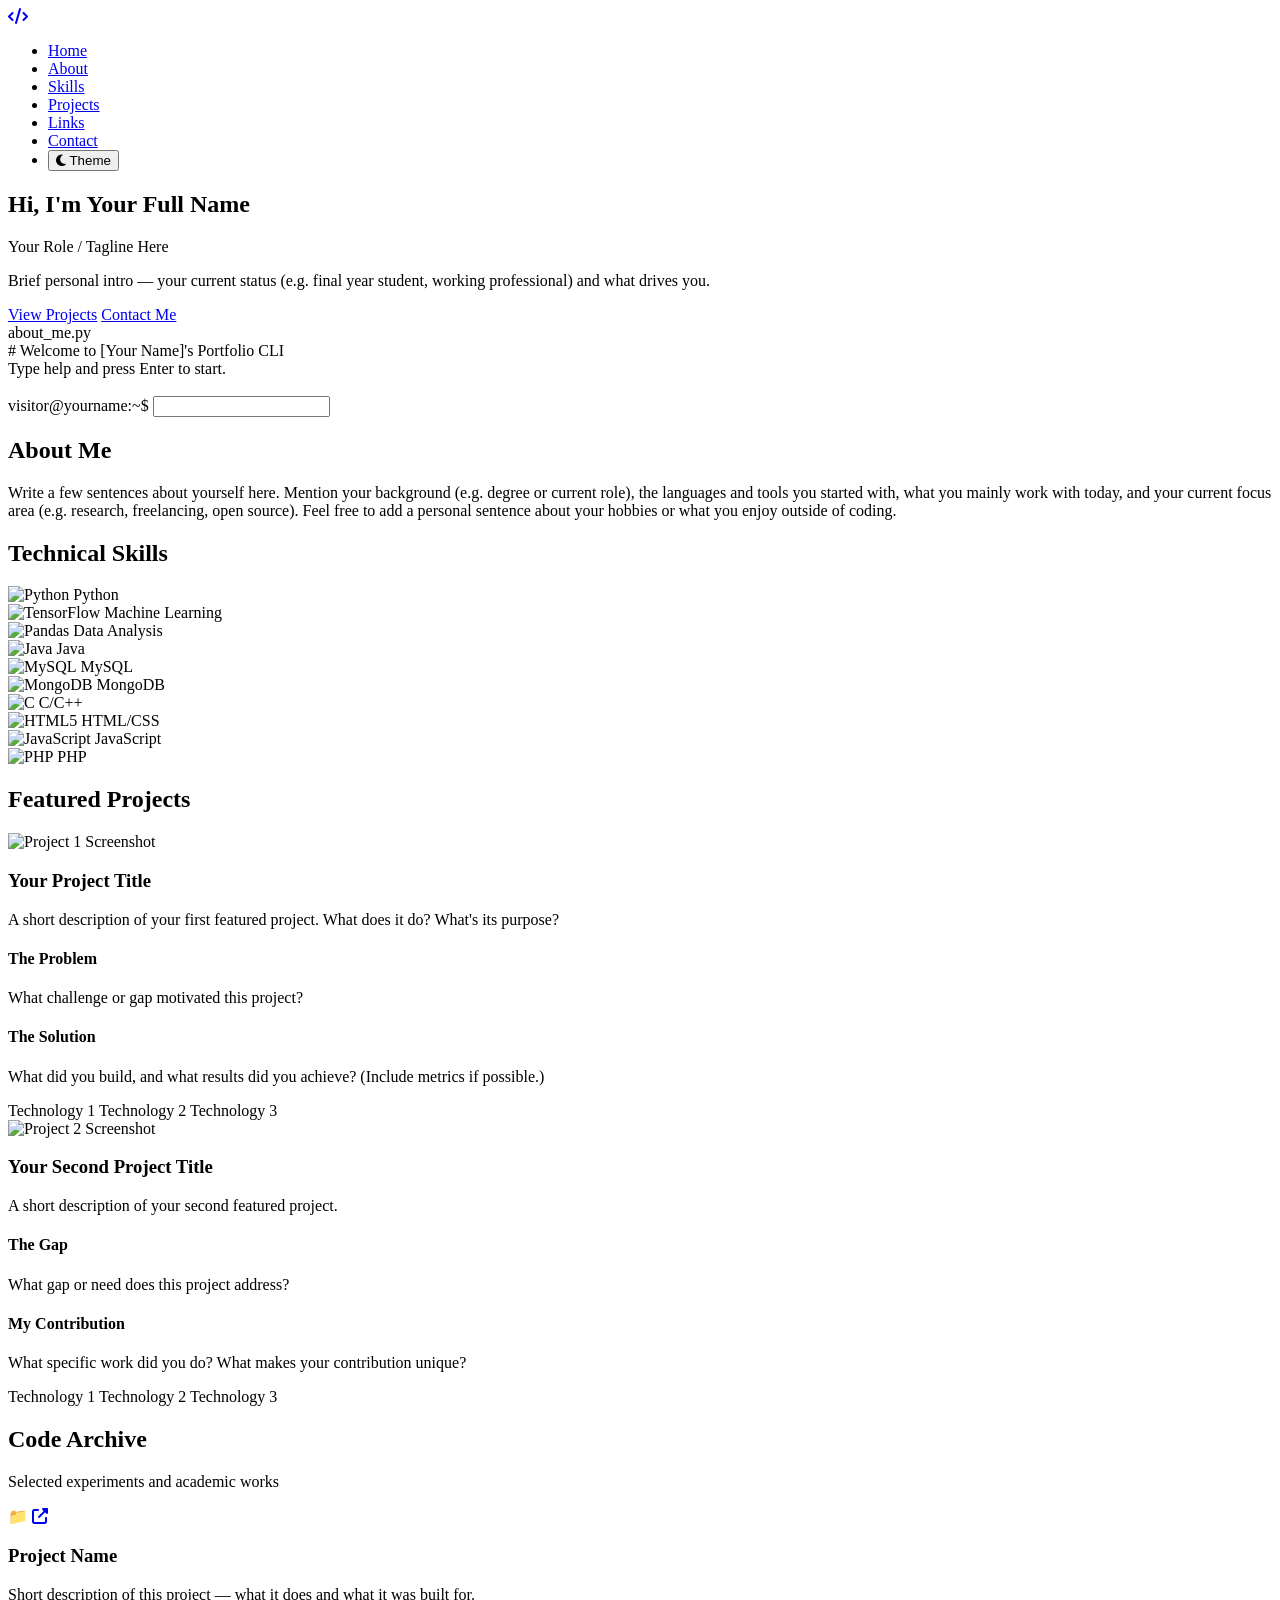
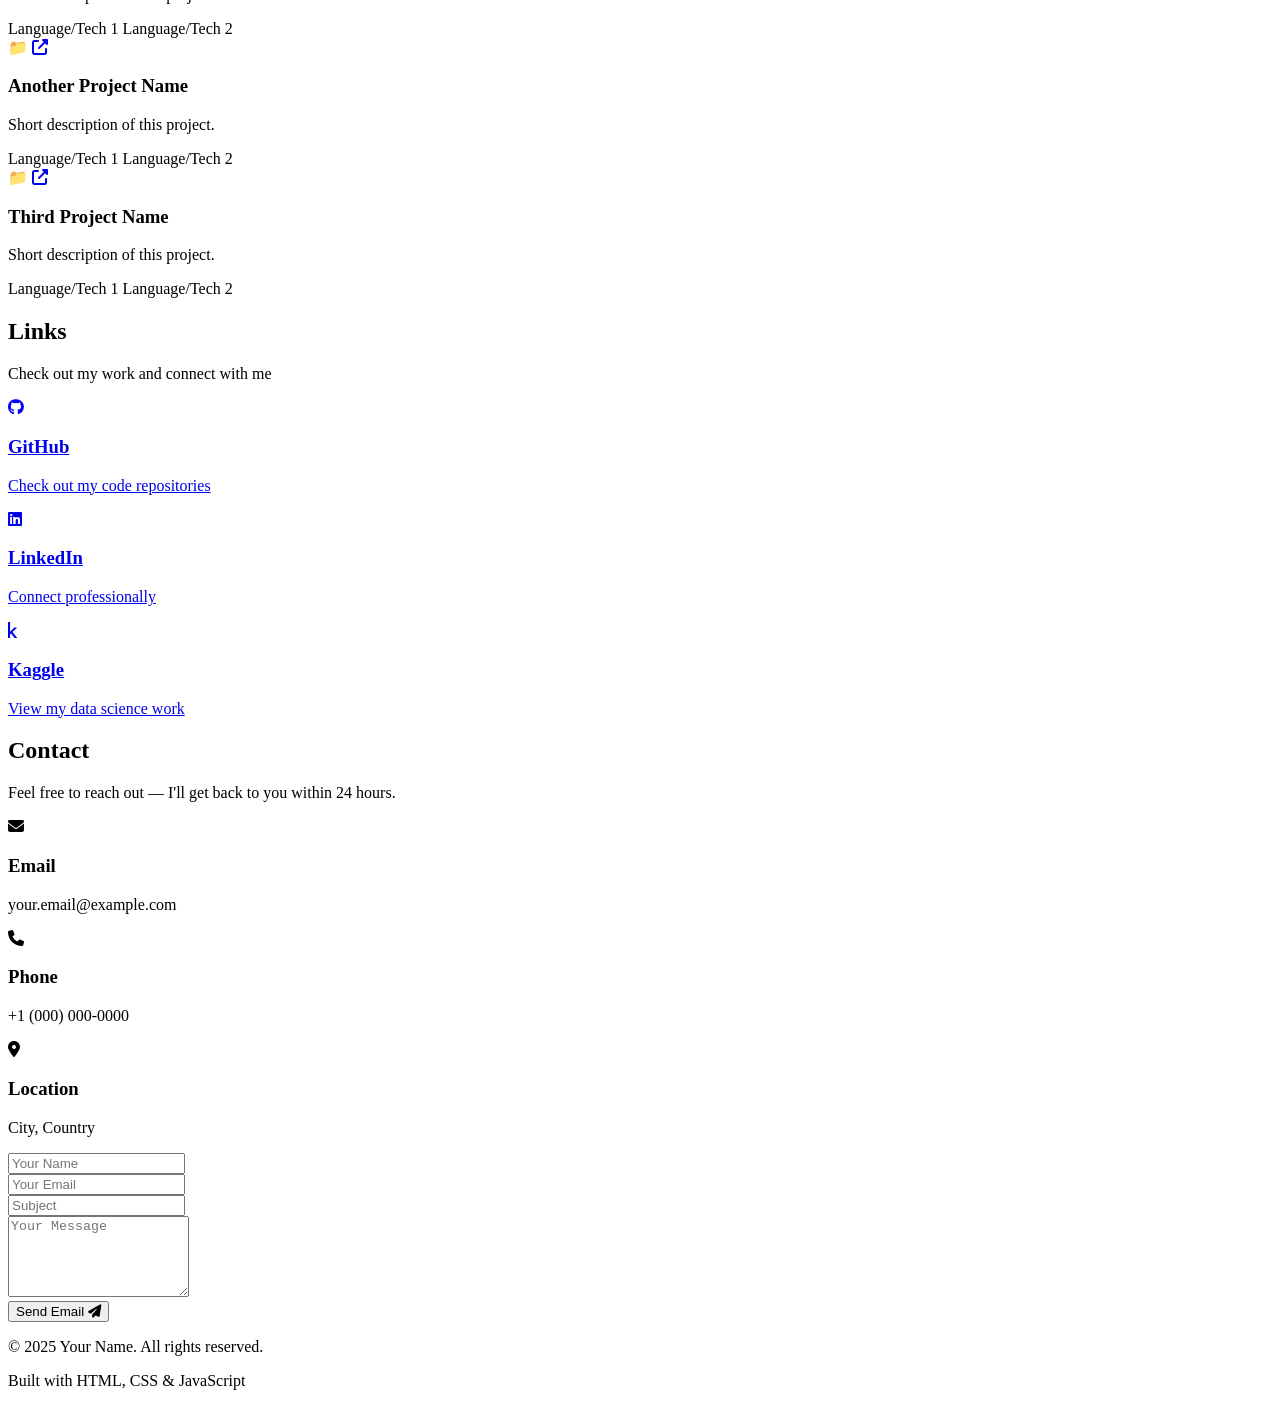
==== index.html @ 826f59d9 "Add initial HTML structure for portfolio website" ====
<!DOCTYPE html>
<html lang="en">

<head>
    <meta charset="UTF-8">
    <meta name="viewport" content="width=device-width, initial-scale=1.0">
    <!-- ✏️ TEMPLATE: Replace "Your Name" with your full name -->
    <title>Your Name - Portfolio</title>
    <meta name="description"
        content="<!-- ✏️ TEMPLATE: Write a short bio or tagline, e.g. 'Final year CS student passionate about AI and web dev.' -->">
    <link rel="icon" type="image/svg+xml" href="favicon.svg">
    <link rel="alternate icon" href="favicon.ico">

    <link rel="preconnect" href="https://fonts.googleapis.com">
    <link rel="preconnect" href="https://fonts.gstatic.com" crossorigin>
    <link
        href="https://fonts.googleapis.com/css2?family=Inter:wght@400;500;600;700&family=Playfair+Display:wght@600;700&display=swap"
        rel="stylesheet">
    <link rel="stylesheet" href="styles.css?v=2">
    <link rel="stylesheet" href="https://cdnjs.cloudflare.com/ajax/libs/font-awesome/6.4.0/css/all.min.css">
    <script src="https://cdnjs.cloudflare.com/ajax/libs/particles.js/2.0.0/particles.min.js"></script>
    <script src="https://cdn.jsdelivr.net/npm/@emailjs/browser@4/dist/email.min.js"></script>
    <script>
        (function () {
            // ✏️ TEMPLATE: Replace with your EmailJS Public Key
            // How to get it: Sign up at https://www.emailjs.com → Account → API Keys
            emailjs.init({
                publicKey: "YOUR_EMAILJS_PUBLIC_KEY"
            });
        })();
    </script>
</head>

<body>
    <div id="particles-js"></div>
    <nav class="navbar" id="navbar">
        <div class="nav-container">
            <a href="#home" class="nav-logo">
                <!-- ✏️ TEMPLATE: Change icon class (Font Awesome) to any icon you like, e.g. fa-laptop-code, fa-atom -->
                <i class="fas fa-code"></i>
            </a>
            <ul class="nav-menu" id="nav-menu">
                <li class="nav-item"><a href="#home" class="nav-link">Home</a></li>
                <li class="nav-item"><a href="#about" class="nav-link">About</a></li>
                <li class="nav-item"><a href="#skills" class="nav-link">Skills</a></li>
                <li class="nav-item"><a href="#projects" class="nav-link">Projects</a></li>
                <li class="nav-item"><a href="#links" class="nav-link">Links</a></li>
                <li class="nav-item"><a href="#contact" class="nav-link">Contact</a></li>
                <li class="nav-item nav-theme-toggle">
                    <button class="theme-toggle" id="theme-toggle" aria-label="Toggle dark mode">
                        <i class="fas fa-moon" id="theme-icon"></i>
                        <span>Theme</span>
                    </button>
                </li>
            </ul>
            <div class="hamburger" id="hamburger">
                <span class="bar"></span>
                <span class="bar"></span>
                <span class="bar"></span>
            </div>
        </div>
    </nav>

    <!-- ===== HERO / HOME SECTION ===== -->
    <section id="home" class="home">
        <div class="home-content">
            <div class="home-text">
                <h1 class="home-title">
                    <span class="greeting">Hi, I'm</span>
                    <!-- ✏️ TEMPLATE: Replace with your full name -->
                    <span class="name">Your Full Name</span>
                </h1>
                <!-- ✏️ TEMPLATE: Replace with your role/tagline, e.g. "Full Stack Developer", "ML Researcher" -->
                <p class="home-subtitle">Your Role / Tagline Here</p>
                <!-- ✏️ TEMPLATE: One or two sentences describing you and what you're passionate about -->
                <p class="home-description">
                    Brief personal intro — your current status (e.g. final year student, working professional)
                    and what drives you.
                </p>
                <div class="home-buttons">
                    <a href="#projects" class="btn btn-primary">View Projects</a>
                    <a href="#contact" class="btn btn-secondary">Contact Me</a>
                </div>
            </div>
            <div class="home-visual">
                <div class="terminal-window">
                    <div class="terminal-header">
                        <div class="terminal-buttons">
                            <span class="close"></span>
                            <span class="minimize"></span>
                            <span class="maximize"></span>
                        </div>
                        <!-- ✏️ TEMPLATE: Rename the terminal file title to something relevant to you -->
                        <span class="terminal-title">about_me.py</span>
                    </div>
                    <div class="terminal-body" id="terminal-body"
                        onclick="document.getElementById('terminal-input').focus()">
                        <div id="terminal-output">
                            <div class="terminal-line">
                                <!-- ✏️ TEMPLATE: Update the comment to reflect your name -->
                                <span class="t-comment"># Welcome to [Your Name]'s Portfolio CLI</span>
                            </div>
                            <div class="terminal-line">
                                Type <span class="t-keyword">help</span> and press Enter to start.
                            </div>
                            <br>
                        </div>
                        <div class="input-line">
                            <!-- ✏️ TEMPLATE: Replace "yourname" with your username/handle -->
                            <span class="t-path">visitor@yourname:~$</span>
                            <input type="text" id="terminal-input" autocomplete="off" spellcheck="false">
                        </div>
                    </div>
                </div>
            </div>
        </div>
    </section>

    <!-- ===== ABOUT SECTION ===== -->
    <section id="about" class="about">
        <div class="container">
            <h2 class="section-title">About Me</h2>
            <!-- ✏️ TEMPLATE: Write 3–5 sentences about yourself:
                 - Your current status (student, professional, etc.)
                 - Your technical background and main languages/tools
                 - Your research or career focus
                 - A personal touch (hobbies, interests outside coding)
            -->
            <p class="section-subtitle">
                Write a few sentences about yourself here. Mention your background (e.g. degree or current role),
                the languages and tools you started with, what you mainly work with today, and your current
                focus area (e.g. research, freelancing, open source). Feel free to add a personal sentence
                about your hobbies or what you enjoy outside of coding.
            </p>
        </div>
    </section>

    <!-- ===== SKILLS SECTION ===== -->
    <!-- ✏️ TEMPLATE: Add, remove, or replace skill cards below.
         Find icon URLs at: https://github.com/devicons/devicon/tree/master/icons
         Format: https://cdn.jsdelivr.net/gh/devicons/devicon/icons/TECH/TECH-original.svg
    -->
    <section id="skills" class="skills">
        <div class="container">
            <h2 class="section-title">Technical Skills</h2>
            <div class="skills-row">

                <!-- EXAMPLE SKILL CARD — duplicate this block for each skill -->
                <div class="skill-card">
                    <img src="https://cdn.jsdelivr.net/gh/devicons/devicon/icons/python/python-original.svg"
                        alt="Python">
                    <span>Python</span>
                </div>

                <div class="skill-card">
                    <img src="https://cdn.jsdelivr.net/gh/devicons/devicon/icons/tensorflow/tensorflow-original.svg"
                        alt="TensorFlow">
                    <span>Machine Learning</span>
                </div>

                <div class="skill-card">
                    <img src="https://cdn.jsdelivr.net/gh/devicons/devicon/icons/pandas/pandas-original.svg"
                        alt="Pandas">
                    <span>Data Analysis</span>
                </div>

                <div class="skill-card">
                    <img src="https://cdn.jsdelivr.net/gh/devicons/devicon/icons/java/java-original.svg" alt="Java">
                    <span>Java</span>
                </div>

                <div class="skill-card">
                    <img src="https://cdn.jsdelivr.net/gh/devicons/devicon/icons/mysql/mysql-original.svg" alt="MySQL">
                    <span>MySQL</span>
                </div>

                <div class="skill-card">
                    <img src="https://cdn.jsdelivr.net/gh/devicons/devicon/icons/mongodb/mongodb-original.svg"
                        alt="MongoDB">
                    <span>MongoDB</span>
                </div>

                <div class="skill-card">
                    <img src="https://cdn.jsdelivr.net/gh/devicons/devicon/icons/c/c-original.svg" alt="C">
                    <span>C/C++</span>
                </div>

                <div class="skill-card">
                    <img src="https://cdn.jsdelivr.net/gh/devicons/devicon/icons/html5/html5-original.svg" alt="HTML5">
                    <span>HTML/CSS</span>
                </div>

                <div class="skill-card">
                    <img src="https://cdn.jsdelivr.net/gh/devicons/devicon/icons/javascript/javascript-original.svg"
                        alt="JavaScript">
                    <span>JavaScript</span>
                </div>

                <div class="skill-card">
                    <img src="https://cdn.jsdelivr.net/gh/devicons/devicon/icons/php/php-original.svg" alt="PHP">
                    <span>PHP</span>
                </div>

                <!-- ✏️ TEMPLATE: Add more skill cards here following the same pattern -->

            </div>
        </div>
    </section>

    <!-- ===== FEATURED PROJECTS SECTION ===== -->
    <!-- ✏️ TEMPLATE: Each "project-showcase" block is one featured project.
         Add or remove blocks as needed. Recommended: 2–3 featured projects.
    -->
    <section id="projects" class="featured-project">
        <div class="container">
            <h2 class="section-title">Featured Projects</h2>

            <!-- PROJECT 1 -->
            <div class="project-showcase">
                <div class="project-preview">
                    <!-- ✏️ TEMPLATE: Replace with your project's image file or URL.
                         Ideal size: ~600×400px. Use a diagram, screenshot, or mockup. -->
                    <img src="project1_image.png" alt="Project 1 Screenshot" class="project-image">
                </div>
                <div class="project-details">
                    <!-- ✏️ TEMPLATE: Replace with your project title -->
                    <h3 class="project-title">Your Project Title</h3>
                    <!-- ✏️ TEMPLATE: 1–2 sentences summarizing what the project is -->
                    <p class="project-desc">
                        A short description of your first featured project. What does it do? What's its purpose?
                    </p>
                    <div class="project-info-grid">
                        <div class="info-block">
                            <!-- ✏️ TEMPLATE: Describe the problem this project solves -->
                            <h4 class="info-title">The Problem</h4>
                            <p>What challenge or gap motivated this project?</p>
                        </div>
                        <div class="info-block">
                            <!-- ✏️ TEMPLATE: Describe your solution and key results/metrics -->
                            <h4 class="info-title">The Solution</h4>
                            <p>What did you build, and what results did you achieve? (Include metrics if possible.)</p>
                        </div>
                    </div>
                    <!-- ✏️ TEMPLATE: Add tags for the technologies used -->
                    <div class="project-tags">
                        <span class="project-tag">Technology 1</span>
                        <span class="project-tag">Technology 2</span>
                        <span class="project-tag">Technology 3</span>
                    </div>
                </div>
            </div>

            <!-- PROJECT 2 -->
            <div class="project-showcase">
                <div class="project-preview">
                    <!-- ✏️ TEMPLATE: Replace with your second project's image -->
                    <img src="project2_image.png" alt="Project 2 Screenshot" class="project-image">
                </div>
                <div class="project-details">
                    <!-- ✏️ TEMPLATE: Replace with your second project title -->
                    <h3 class="project-title">Your Second Project Title</h3>
                    <!-- ✏️ TEMPLATE: 1–2 sentences about the project -->
                    <p class="project-desc">
                        A short description of your second featured project.
                    </p>
                    <div class="project-info-grid">
                        <div class="info-block">
                            <h4 class="info-title">The Gap</h4>
                            <p>What gap or need does this project address?</p>
                        </div>
                        <div class="info-block">
                            <h4 class="info-title">My Contribution</h4>
                            <p>What specific work did you do? What makes your contribution unique?</p>
                        </div>
                    </div>
                    <div class="project-tags">
                        <span class="project-tag">Technology 1</span>
                        <span class="project-tag">Technology 2</span>
                        <span class="project-tag">Technology 3</span>
                    </div>
                </div>
            </div>

            <!-- ✏️ TEMPLATE: Copy one of the blocks above to add a third project -->

        </div>
    </section>

    <!-- ===== CODE ARCHIVE SECTION ===== -->
    <!-- ✏️ TEMPLATE: These are smaller/older projects. Add as many archive cards as you like. -->
    <section id="archive" class="code-archive">
        <div class="container">
            <h2 class="section-title">Code Archive</h2>
            <p class="section-subtitle archive-subtitle">Selected experiments and academic works</p>
            <div class="archive-grid">

                <!-- ARCHIVE CARD 1 -->
                <div class="archive-card">
                    <div class="archive-card-header">
                        <span class="folder-icon">📁</span>
                        <!-- ✏️ TEMPLATE: Replace href with your GitHub repo URL -->
                        <a href="https://github.com/YOUR_GITHUB_USERNAME/YOUR_REPO_NAME" class="archive-link"
                            target="_blank">
                            <i class="fas fa-external-link-alt"></i>
                        </a>
                    </div>
                    <!-- ✏️ TEMPLATE: Replace with your project name -->
                    <h3>Project Name</h3>
                    <!-- ✏️ TEMPLATE: One sentence describing what the project does -->
                    <p>Short description of this project — what it does and what it was built for.</p>
                    <div class="archive-tags">
                        <!-- ✏️ TEMPLATE: Add tech stack tags -->
                        <span>Language/Tech 1</span>
                        <span>Language/Tech 2</span>
                    </div>
                </div>

                <!-- ARCHIVE CARD 2 -->
                <div class="archive-card">
                    <div class="archive-card-header">
                        <span class="folder-icon">📁</span>
                        <a href="https://github.com/YOUR_GITHUB_USERNAME/YOUR_REPO_NAME_2" class="archive-link"
                            target="_blank">
                            <i class="fas fa-external-link-alt"></i>
                        </a>
                    </div>
                    <h3>Another Project Name</h3>
                    <p>Short description of this project.</p>
                    <div class="archive-tags">
                        <span>Language/Tech 1</span>
                        <span>Language/Tech 2</span>
                    </div>
                </div>

                <!-- ARCHIVE CARD 3 -->
                <div class="archive-card">
                    <div class="archive-card-header">
                        <span class="folder-icon">📁</span>
                        <a href="https://github.com/YOUR_GITHUB_USERNAME/YOUR_REPO_NAME_3" class="archive-link"
                            target="_blank">
                            <i class="fas fa-external-link-alt"></i>
                        </a>
                    </div>
                    <h3>Third Project Name</h3>
                    <p>Short description of this project.</p>
                    <div class="archive-tags">
                        <span>Language/Tech 1</span>
                        <span>Language/Tech 2</span>
                    </div>
                </div>

                <!-- ✏️ TEMPLATE: Duplicate a card above to add more archive projects -->

            </div>
        </div>
    </section>

    <!-- ===== LINKS SECTION ===== -->
    <!-- ✏️ TEMPLATE: Add or remove link cards. Common options: GitHub, LinkedIn, Kaggle, Twitter/X, personal blog.
         Find Font Awesome icons at: https://fontawesome.com/icons
    -->
    <section id="links" class="links">
        <div class="container">
            <h2 class="section-title">Links</h2>
            <p class="section-subtitle">Check out my work and connect with me</p>
            <div class="links-grid">

                <!-- ✏️ TEMPLATE: Replace href with your GitHub profile URL -->
                <a href="https://github.com/YOUR_GITHUB_USERNAME" class="link-card" target="_blank">
                    <i class="fab fa-github"></i>
                    <h3>GitHub</h3>
                    <p>Check out my code repositories</p>
                </a>

                <!-- ✏️ TEMPLATE: Replace with your preferred social link (LinkedIn, Twitter, Facebook, etc.)
                     Change the icon class and text accordingly. Remove if not needed. -->
                <a href="https://linkedin.com/in/YOUR_LINKEDIN_USERNAME" class="link-card" target="_blank">
                    <i class="fab fa-linkedin"></i>
                    <h3>LinkedIn</h3>
                    <p>Connect professionally</p>
                </a>

                <!-- ✏️ TEMPLATE: Replace with your Kaggle profile, or remove this card if not applicable -->
                <a href="https://kaggle.com/YOUR_KAGGLE_USERNAME" class="link-card" target="_blank">
                    <i class="fab fa-kaggle"></i>
                    <h3>Kaggle</h3>
                    <p>View my data science work</p>
                </a>

            </div>
        </div>
    </section>

    <!-- ===== CONTACT SECTION ===== -->
    <section id="contact" class="contact">
        <div class="container">
            <h2 class="section-title">Contact</h2>
            <p class="section-subtitle">Feel free to reach out — I'll get back to you within 24 hours.</p>
            <div class="contact-content">
                <div class="contact-info">

                    <div class="info-item">
                        <i class="fas fa-envelope"></i>
                        <div>
                            <h3>Email</h3>
                            <!-- ✏️ TEMPLATE: Replace with your email address -->
                            <p>your.email@example.com</p>
                        </div>
                    </div>

                    <div class="info-item">
                        <i class="fas fa-phone"></i>
                        <div>
                            <h3>Phone</h3>
                            <!-- ✏️ TEMPLATE: Replace with your phone number, or remove this block -->
                            <p>+1 (000) 000-0000</p>
                        </div>
                    </div>

                    <div class="info-item">
                        <i class="fas fa-map-marker-alt"></i>
                        <div>
                            <h3>Location</h3>
                            <!-- ✏️ TEMPLATE: Replace with your city/country -->
                            <p>City, Country</p>
                        </div>
                    </div>

                </div>

                <!-- ===== EMAIL FORM (powered by EmailJS) =====
                     HOW TO SET UP EmailJS:
                     1. Sign up at https://www.emailjs.com (free tier available)
                     2. Create an Email Service (Gmail, Outlook, etc.) → note your SERVICE_ID
                     3. Create an Email Template → note your TEMPLATE_ID
                     4. Go to Account → API Keys → copy your PUBLIC_KEY
                     5. Replace the 3 placeholder values below with your own IDs
                -->
                <form class="contact-form" id="contact-form">
                    <div class="form-group">
                        <input type="text" id="name" name="from_name" placeholder="Your Name" required>
                    </div>
                    <div class="form-group">
                        <input type="email" id="email" name="from_email" placeholder="Your Email" required>
                    </div>
                    <div class="form-group">
                        <input type="text" id="subject" name="subject" placeholder="Subject" required>
                    </div>
                    <div class="form-group">
                        <textarea id="message" name="message" rows="5" placeholder="Your Message" required></textarea>
                    </div>
                    <button type="submit" class="btn btn-primary btn-submit" id="submit-btn">
                        <span>Send Email</span>
                        <i class="fas fa-paper-plane"></i>
                    </button>
                    <div id="form-status" style="margin-top: 15px; padding: 10px; border-radius: 5px; display: none;">
                    </div>
                </form>

            </div>
        </div>
    </section>

    <footer class="footer">
        <div class="container">
            <!-- ✏️ TEMPLATE: Replace "Your Name" with your name -->
            <p>&copy; 2025 Your Name. All rights reserved.</p>
            <p class="footer-note">Built with HTML, CSS & JavaScript</p>
        </div>
    </footer>

    <script>
        document.getElementById("contact-form").addEventListener("submit", function (event) {
            event.preventDefault();

            const submitBtn = document.getElementById("submit-btn");
            const formStatus = document.getElementById("form-status");
            const originalHTML = submitBtn.innerHTML;

            submitBtn.disabled = true;
            submitBtn.innerHTML = '<span>Sending...</span> <i class="fas fa-spinner fa-spin"></i>';
            formStatus.style.display = "none";

            emailjs.sendForm(
                // ✏️ TEMPLATE: Replace with your EmailJS Service ID (e.g. "service_abc123")
                "YOUR_EMAILJS_SERVICE_ID",
                // ✏️ TEMPLATE: Replace with your EmailJS Template ID (e.g. "template_xyz789")
                "YOUR_EMAILJS_TEMPLATE_ID",
                this,
                {
                    // ✏️ TEMPLATE: Replace with your EmailJS Public Key
                    publicKey: "YOUR_EMAILJS_PUBLIC_KEY"
                }
            )
                .then(() => {
                    showSuccessMessage();
                })
                .catch((error) => {
                    console.error("Raw Error:", error);

                    if (error.message && (error.message.includes("Unexpected token") || error.message.includes("valid JSON"))) {
                        console.log("Caught JSON error but treating as success (False Negative).");
                        showSuccessMessage();
                    } else {
                        formStatus.style.display = "block";
                        formStatus.style.backgroundColor = "#f8d7da";
                        formStatus.style.color = "#721c24";
                        formStatus.style.border = "1px solid #f5c6cb";
                        formStatus.innerHTML = '<i class="fas fa-exclamation-circle"></i> Failed to send. Please try again later.';
                    }
                })
                .finally(() => {
                    submitBtn.disabled = false;
                    submitBtn.innerHTML = originalHTML;
                });

            function showSuccessMessage() {
                formStatus.style.display = "block";
                formStatus.style.backgroundColor = "#d4edda";
                formStatus.style.color = "#155724";
                formStatus.style.border = "1px solid #c3e6cb";
                formStatus.innerHTML = '<i class="fas fa-check-circle"></i> Email sent successfully!';
                document.getElementById("contact-form").reset();
            }
        });
    </script>

    <script src="script.js"></script>

</body>

</html>
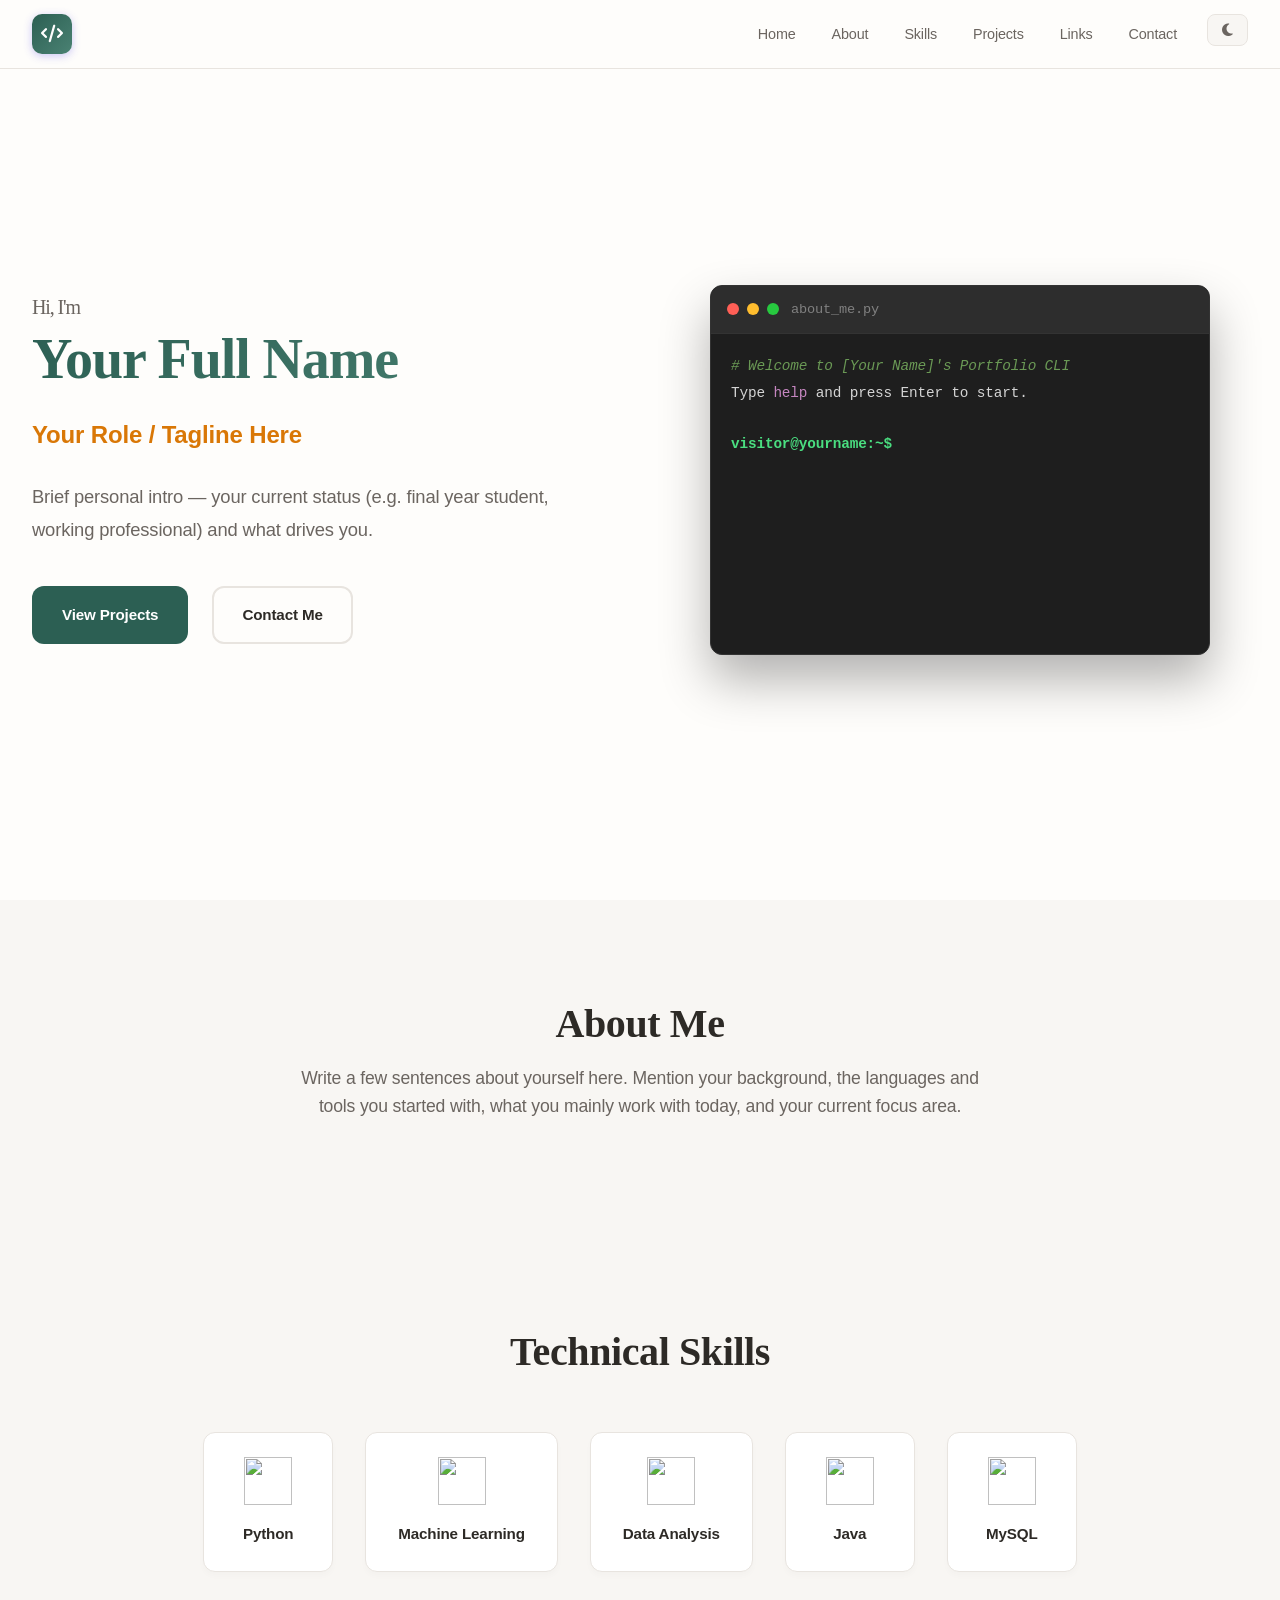
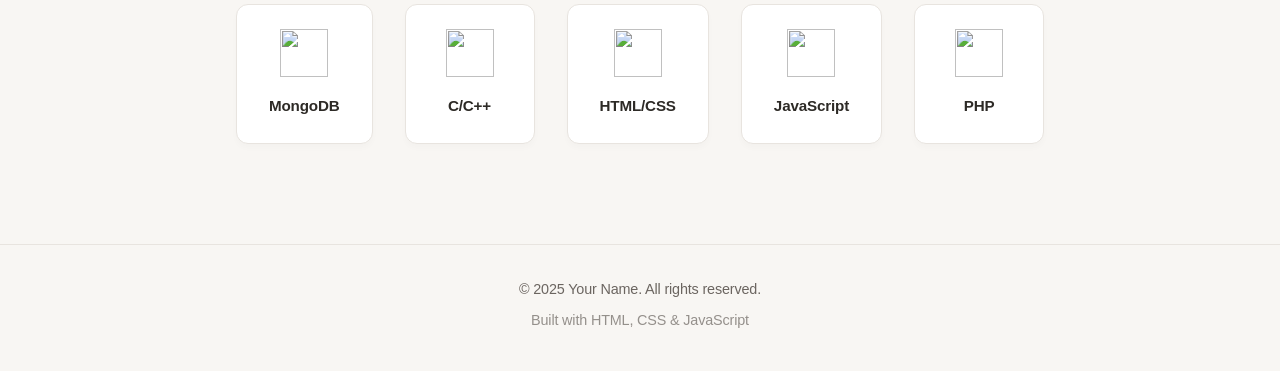
==== commit 369b1254: "Update index.html" ====
--- a/index.html
+++ b/index.html
@@ -4,10 +4,10 @@
 <head>
     <meta charset="UTF-8">
     <meta name="viewport" content="width=device-width, initial-scale=1.0">
-    <!-- ✏️ TEMPLATE: Replace "Your Name" with your full name -->
+    <!-- TEMPLATE: Replace "Your Name" with your full name -->
     <title>Your Name - Portfolio</title>
     <meta name="description"
-        content="<!-- ✏️ TEMPLATE: Write a short bio or tagline, e.g. 'Final year CS student passionate about AI and web dev.' -->">
+        content="<!-- TEMPLATE: Write a short bio or tagline, e.g. 'Final year CS student passionate about AI and web dev.' -->">
     <link rel="icon" type="image/svg+xml" href="favicon.svg">
     <link rel="alternate icon" href="favicon.ico">
 
@@ -16,14 +16,13 @@
     <link
         href="https://fonts.googleapis.com/css2?family=Inter:wght@400;500;600;700&family=Playfair+Display:wght@600;700&display=swap"
         rel="stylesheet">
-    <link rel="stylesheet" href="styles.css?v=2">
+    <link rel="stylesheet" href="style.css">
     <link rel="stylesheet" href="https://cdnjs.cloudflare.com/ajax/libs/font-awesome/6.4.0/css/all.min.css">
     <script src="https://cdnjs.cloudflare.com/ajax/libs/particles.js/2.0.0/particles.min.js"></script>
     <script src="https://cdn.jsdelivr.net/npm/@emailjs/browser@4/dist/email.min.js"></script>
     <script>
         (function () {
-            // ✏️ TEMPLATE: Replace with your EmailJS Public Key
-            // How to get it: Sign up at https://www.emailjs.com → Account → API Keys
+            // TEMPLATE: Replace with your EmailJS Public Key
             emailjs.init({
                 publicKey: "YOUR_EMAILJS_PUBLIC_KEY"
             });
@@ -36,7 +35,6 @@
     <nav class="navbar" id="navbar">
         <div class="nav-container">
             <a href="#home" class="nav-logo">
-                <!-- ✏️ TEMPLATE: Change icon class (Font Awesome) to any icon you like, e.g. fa-laptop-code, fa-atom -->
                 <i class="fas fa-code"></i>
             </a>
             <ul class="nav-menu" id="nav-menu">
@@ -61,18 +59,14 @@
         </div>
     </nav>
 
-    <!-- ===== HERO / HOME SECTION ===== -->
     <section id="home" class="home">
         <div class="home-content">
             <div class="home-text">
                 <h1 class="home-title">
                     <span class="greeting">Hi, I'm</span>
-                    <!-- ✏️ TEMPLATE: Replace with your full name -->
                     <span class="name">Your Full Name</span>
                 </h1>
-                <!-- ✏️ TEMPLATE: Replace with your role/tagline, e.g. "Full Stack Developer", "ML Researcher" -->
                 <p class="home-subtitle">Your Role / Tagline Here</p>
-                <!-- ✏️ TEMPLATE: One or two sentences describing you and what you're passionate about -->
                 <p class="home-description">
                     Brief personal intro — your current status (e.g. final year student, working professional)
                     and what drives you.
@@ -82,6 +76,7 @@
                     <a href="#contact" class="btn btn-secondary">Contact Me</a>
                 </div>
             </div>
+
             <div class="home-visual">
                 <div class="terminal-window">
                     <div class="terminal-header">
@@ -90,372 +85,100 @@
                             <span class="minimize"></span>
                             <span class="maximize"></span>
                         </div>
-                        <!-- ✏️ TEMPLATE: Rename the terminal file title to something relevant to you -->
                         <span class="terminal-title">about_me.py</span>
                     </div>
+
                     <div class="terminal-body" id="terminal-body"
                         onclick="document.getElementById('terminal-input').focus()">
+
                         <div id="terminal-output">
                             <div class="terminal-line">
-                                <!-- ✏️ TEMPLATE: Update the comment to reflect your name -->
                                 <span class="t-comment"># Welcome to [Your Name]'s Portfolio CLI</span>
                             </div>
+
                             <div class="terminal-line">
                                 Type <span class="t-keyword">help</span> and press Enter to start.
                             </div>
                             <br>
                         </div>
+
                         <div class="input-line">
-                            <!-- ✏️ TEMPLATE: Replace "yourname" with your username/handle -->
                             <span class="t-path">visitor@yourname:~$</span>
                             <input type="text" id="terminal-input" autocomplete="off" spellcheck="false">
                         </div>
+
                     </div>
                 </div>
             </div>
         </div>
     </section>
 
-    <!-- ===== ABOUT SECTION ===== -->
     <section id="about" class="about">
         <div class="container">
             <h2 class="section-title">About Me</h2>
-            <!-- ✏️ TEMPLATE: Write 3–5 sentences about yourself:
-                 - Your current status (student, professional, etc.)
-                 - Your technical background and main languages/tools
-                 - Your research or career focus
-                 - A personal touch (hobbies, interests outside coding)
-            -->
             <p class="section-subtitle">
-                Write a few sentences about yourself here. Mention your background (e.g. degree or current role),
-                the languages and tools you started with, what you mainly work with today, and your current
-                focus area (e.g. research, freelancing, open source). Feel free to add a personal sentence
-                about your hobbies or what you enjoy outside of coding.
+                Write a few sentences about yourself here. Mention your background,
+                the languages and tools you started with, what you mainly work with today,
+                and your current focus area.
             </p>
         </div>
     </section>
 
-    <!-- ===== SKILLS SECTION ===== -->
-    <!-- ✏️ TEMPLATE: Add, remove, or replace skill cards below.
-         Find icon URLs at: https://github.com/devicons/devicon/tree/master/icons
-         Format: https://cdn.jsdelivr.net/gh/devicons/devicon/icons/TECH/TECH-original.svg
-    -->
     <section id="skills" class="skills">
         <div class="container">
             <h2 class="section-title">Technical Skills</h2>
+
             <div class="skills-row">
 
-                <!-- EXAMPLE SKILL CARD — duplicate this block for each skill -->
                 <div class="skill-card">
-                    <img src="https://cdn.jsdelivr.net/gh/devicons/devicon/icons/python/python-original.svg"
-                        alt="Python">
+                    <img src="https://cdn.jsdelivr.net/gh/devicons/devicon/icons/python/python-original.svg">
                     <span>Python</span>
                 </div>
 
                 <div class="skill-card">
-                    <img src="https://cdn.jsdelivr.net/gh/devicons/devicon/icons/tensorflow/tensorflow-original.svg"
-                        alt="TensorFlow">
+                    <img src="https://cdn.jsdelivr.net/gh/devicons/devicon/icons/tensorflow/tensorflow-original.svg">
                     <span>Machine Learning</span>
                 </div>
 
                 <div class="skill-card">
-                    <img src="https://cdn.jsdelivr.net/gh/devicons/devicon/icons/pandas/pandas-original.svg"
-                        alt="Pandas">
+                    <img src="https://cdn.jsdelivr.net/gh/devicons/devicon/icons/pandas/pandas-original.svg">
                     <span>Data Analysis</span>
                 </div>
 
                 <div class="skill-card">
-                    <img src="https://cdn.jsdelivr.net/gh/devicons/devicon/icons/java/java-original.svg" alt="Java">
+                    <img src="https://cdn.jsdelivr.net/gh/devicons/devicon/icons/java/java-original.svg">
                     <span>Java</span>
                 </div>
 
                 <div class="skill-card">
-                    <img src="https://cdn.jsdelivr.net/gh/devicons/devicon/icons/mysql/mysql-original.svg" alt="MySQL">
+                    <img src="https://cdn.jsdelivr.net/gh/devicons/devicon/icons/mysql/mysql-original.svg">
                     <span>MySQL</span>
                 </div>
 
                 <div class="skill-card">
-                    <img src="https://cdn.jsdelivr.net/gh/devicons/devicon/icons/mongodb/mongodb-original.svg"
-                        alt="MongoDB">
+                    <img src="https://cdn.jsdelivr.net/gh/devicons/devicon/icons/mongodb/mongodb-original.svg">
                     <span>MongoDB</span>
                 </div>
 
                 <div class="skill-card">
-                    <img src="https://cdn.jsdelivr.net/gh/devicons/devicon/icons/c/c-original.svg" alt="C">
+                    <img src="https://cdn.jsdelivr.net/gh/devicons/devicon/icons/c/c-original.svg">
                     <span>C/C++</span>
                 </div>
 
                 <div class="skill-card">
-                    <img src="https://cdn.jsdelivr.net/gh/devicons/devicon/icons/html5/html5-original.svg" alt="HTML5">
+                    <img src="https://cdn.jsdelivr.net/gh/devicons/devicon/icons/html5/html5-original.svg">
                     <span>HTML/CSS</span>
                 </div>
 
                 <div class="skill-card">
-                    <img src="https://cdn.jsdelivr.net/gh/devicons/devicon/icons/javascript/javascript-original.svg"
-                        alt="JavaScript">
+                    <img src="https://cdn.jsdelivr.net/gh/devicons/devicon/icons/javascript/javascript-original.svg">
                     <span>JavaScript</span>
                 </div>
 
                 <div class="skill-card">
-                    <img src="https://cdn.jsdelivr.net/gh/devicons/devicon/icons/php/php-original.svg" alt="PHP">
+                    <img src="https://cdn.jsdelivr.net/gh/devicons/devicon/icons/php/php-original.svg">
                     <span>PHP</span>
                 </div>
-
-                <!-- ✏️ TEMPLATE: Add more skill cards here following the same pattern -->
-
-            </div>
-        </div>
-    </section>
-
-    <!-- ===== FEATURED PROJECTS SECTION ===== -->
-    <!-- ✏️ TEMPLATE: Each "project-showcase" block is one featured project.
-         Add or remove blocks as needed. Recommended: 2–3 featured projects.
-    -->
-    <section id="projects" class="featured-project">
-        <div class="container">
-            <h2 class="section-title">Featured Projects</h2>
-
-            <!-- PROJECT 1 -->
-            <div class="project-showcase">
-                <div class="project-preview">
-                    <!-- ✏️ TEMPLATE: Replace with your project's image file or URL.
-                         Ideal size: ~600×400px. Use a diagram, screenshot, or mockup. -->
-                    <img src="project1_image.png" alt="Project 1 Screenshot" class="project-image">
-                </div>
-                <div class="project-details">
-                    <!-- ✏️ TEMPLATE: Replace with your project title -->
-                    <h3 class="project-title">Your Project Title</h3>
-                    <!-- ✏️ TEMPLATE: 1–2 sentences summarizing what the project is -->
-                    <p class="project-desc">
-                        A short description of your first featured project. What does it do? What's its purpose?
-                    </p>
-                    <div class="project-info-grid">
-                        <div class="info-block">
-                            <!-- ✏️ TEMPLATE: Describe the problem this project solves -->
-                            <h4 class="info-title">The Problem</h4>
-                            <p>What challenge or gap motivated this project?</p>
-                        </div>
-                        <div class="info-block">
-                            <!-- ✏️ TEMPLATE: Describe your solution and key results/metrics -->
-                            <h4 class="info-title">The Solution</h4>
-                            <p>What did you build, and what results did you achieve? (Include metrics if possible.)</p>
-                        </div>
-                    </div>
-                    <!-- ✏️ TEMPLATE: Add tags for the technologies used -->
-                    <div class="project-tags">
-                        <span class="project-tag">Technology 1</span>
-                        <span class="project-tag">Technology 2</span>
-                        <span class="project-tag">Technology 3</span>
-                    </div>
-                </div>
-            </div>
-
-            <!-- PROJECT 2 -->
-            <div class="project-showcase">
-                <div class="project-preview">
-                    <!-- ✏️ TEMPLATE: Replace with your second project's image -->
-                    <img src="project2_image.png" alt="Project 2 Screenshot" class="project-image">
-                </div>
-                <div class="project-details">
-                    <!-- ✏️ TEMPLATE: Replace with your second project title -->
-                    <h3 class="project-title">Your Second Project Title</h3>
-                    <!-- ✏️ TEMPLATE: 1–2 sentences about the project -->
-                    <p class="project-desc">
-                        A short description of your second featured project.
-                    </p>
-                    <div class="project-info-grid">
-                        <div class="info-block">
-                            <h4 class="info-title">The Gap</h4>
-                            <p>What gap or need does this project address?</p>
-                        </div>
-                        <div class="info-block">
-                            <h4 class="info-title">My Contribution</h4>
-                            <p>What specific work did you do? What makes your contribution unique?</p>
-                        </div>
-                    </div>
-                    <div class="project-tags">
-                        <span class="project-tag">Technology 1</span>
-                        <span class="project-tag">Technology 2</span>
-                        <span class="project-tag">Technology 3</span>
-                    </div>
-                </div>
-            </div>
-
-            <!-- ✏️ TEMPLATE: Copy one of the blocks above to add a third project -->
-
-        </div>
-    </section>
-
-    <!-- ===== CODE ARCHIVE SECTION ===== -->
-    <!-- ✏️ TEMPLATE: These are smaller/older projects. Add as many archive cards as you like. -->
-    <section id="archive" class="code-archive">
-        <div class="container">
-            <h2 class="section-title">Code Archive</h2>
-            <p class="section-subtitle archive-subtitle">Selected experiments and academic works</p>
-            <div class="archive-grid">
-
-                <!-- ARCHIVE CARD 1 -->
-                <div class="archive-card">
-                    <div class="archive-card-header">
-                        <span class="folder-icon">📁</span>
-                        <!-- ✏️ TEMPLATE: Replace href with your GitHub repo URL -->
-                        <a href="https://github.com/YOUR_GITHUB_USERNAME/YOUR_REPO_NAME" class="archive-link"
-                            target="_blank">
-                            <i class="fas fa-external-link-alt"></i>
-                        </a>
-                    </div>
-                    <!-- ✏️ TEMPLATE: Replace with your project name -->
-                    <h3>Project Name</h3>
-                    <!-- ✏️ TEMPLATE: One sentence describing what the project does -->
-                    <p>Short description of this project — what it does and what it was built for.</p>
-                    <div class="archive-tags">
-                        <!-- ✏️ TEMPLATE: Add tech stack tags -->
-                        <span>Language/Tech 1</span>
-                        <span>Language/Tech 2</span>
-                    </div>
-                </div>
-
-                <!-- ARCHIVE CARD 2 -->
-                <div class="archive-card">
-                    <div class="archive-card-header">
-                        <span class="folder-icon">📁</span>
-                        <a href="https://github.com/YOUR_GITHUB_USERNAME/YOUR_REPO_NAME_2" class="archive-link"
-                            target="_blank">
-                            <i class="fas fa-external-link-alt"></i>
-                        </a>
-                    </div>
-                    <h3>Another Project Name</h3>
-                    <p>Short description of this project.</p>
-                    <div class="archive-tags">
-                        <span>Language/Tech 1</span>
-                        <span>Language/Tech 2</span>
-                    </div>
-                </div>
-
-                <!-- ARCHIVE CARD 3 -->
-                <div class="archive-card">
-                    <div class="archive-card-header">
-                        <span class="folder-icon">📁</span>
-                        <a href="https://github.com/YOUR_GITHUB_USERNAME/YOUR_REPO_NAME_3" class="archive-link"
-                            target="_blank">
-                            <i class="fas fa-external-link-alt"></i>
-                        </a>
-                    </div>
-                    <h3>Third Project Name</h3>
-                    <p>Short description of this project.</p>
-                    <div class="archive-tags">
-                        <span>Language/Tech 1</span>
-                        <span>Language/Tech 2</span>
-                    </div>
-                </div>
-
-                <!-- ✏️ TEMPLATE: Duplicate a card above to add more archive projects -->
-
-            </div>
-        </div>
-    </section>
-
-    <!-- ===== LINKS SECTION ===== -->
-    <!-- ✏️ TEMPLATE: Add or remove link cards. Common options: GitHub, LinkedIn, Kaggle, Twitter/X, personal blog.
-         Find Font Awesome icons at: https://fontawesome.com/icons
-    -->
-    <section id="links" class="links">
-        <div class="container">
-            <h2 class="section-title">Links</h2>
-            <p class="section-subtitle">Check out my work and connect with me</p>
-            <div class="links-grid">
-
-                <!-- ✏️ TEMPLATE: Replace href with your GitHub profile URL -->
-                <a href="https://github.com/YOUR_GITHUB_USERNAME" class="link-card" target="_blank">
-                    <i class="fab fa-github"></i>
-                    <h3>GitHub</h3>
-                    <p>Check out my code repositories</p>
-                </a>
-
-                <!-- ✏️ TEMPLATE: Replace with your preferred social link (LinkedIn, Twitter, Facebook, etc.)
-                     Change the icon class and text accordingly. Remove if not needed. -->
-                <a href="https://linkedin.com/in/YOUR_LINKEDIN_USERNAME" class="link-card" target="_blank">
-                    <i class="fab fa-linkedin"></i>
-                    <h3>LinkedIn</h3>
-                    <p>Connect professionally</p>
-                </a>
-
-                <!-- ✏️ TEMPLATE: Replace with your Kaggle profile, or remove this card if not applicable -->
-                <a href="https://kaggle.com/YOUR_KAGGLE_USERNAME" class="link-card" target="_blank">
-                    <i class="fab fa-kaggle"></i>
-                    <h3>Kaggle</h3>
-                    <p>View my data science work</p>
-                </a>
-
-            </div>
-        </div>
-    </section>
-
-    <!-- ===== CONTACT SECTION ===== -->
-    <section id="contact" class="contact">
-        <div class="container">
-            <h2 class="section-title">Contact</h2>
-            <p class="section-subtitle">Feel free to reach out — I'll get back to you within 24 hours.</p>
-            <div class="contact-content">
-                <div class="contact-info">
-
-                    <div class="info-item">
-                        <i class="fas fa-envelope"></i>
-                        <div>
-                            <h3>Email</h3>
-                            <!-- ✏️ TEMPLATE: Replace with your email address -->
-                            <p>your.email@example.com</p>
-                        </div>
-                    </div>
-
-                    <div class="info-item">
-                        <i class="fas fa-phone"></i>
-                        <div>
-                            <h3>Phone</h3>
-                            <!-- ✏️ TEMPLATE: Replace with your phone number, or remove this block -->
-                            <p>+1 (000) 000-0000</p>
-                        </div>
-                    </div>
-
-                    <div class="info-item">
-                        <i class="fas fa-map-marker-alt"></i>
-                        <div>
-                            <h3>Location</h3>
-                            <!-- ✏️ TEMPLATE: Replace with your city/country -->
-                            <p>City, Country</p>
-                        </div>
-                    </div>
-
-                </div>
-
-                <!-- ===== EMAIL FORM (powered by EmailJS) =====
-                     HOW TO SET UP EmailJS:
-                     1. Sign up at https://www.emailjs.com (free tier available)
-                     2. Create an Email Service (Gmail, Outlook, etc.) → note your SERVICE_ID
-                     3. Create an Email Template → note your TEMPLATE_ID
-                     4. Go to Account → API Keys → copy your PUBLIC_KEY
-                     5. Replace the 3 placeholder values below with your own IDs
-                -->
-                <form class="contact-form" id="contact-form">
-                    <div class="form-group">
-                        <input type="text" id="name" name="from_name" placeholder="Your Name" required>
-                    </div>
-                    <div class="form-group">
-                        <input type="email" id="email" name="from_email" placeholder="Your Email" required>
-                    </div>
-                    <div class="form-group">
-                        <input type="text" id="subject" name="subject" placeholder="Subject" required>
-                    </div>
-                    <div class="form-group">
-                        <textarea id="message" name="message" rows="5" placeholder="Your Message" required></textarea>
-                    </div>
-                    <button type="submit" class="btn btn-primary btn-submit" id="submit-btn">
-                        <span>Send Email</span>
-                        <i class="fas fa-paper-plane"></i>
-                    </button>
-                    <div id="form-status" style="margin-top: 15px; padding: 10px; border-radius: 5px; display: none;">
-                    </div>
-                </form>
 
             </div>
         </div>
@@ -463,70 +186,11 @@
 
     <footer class="footer">
         <div class="container">
-            <!-- ✏️ TEMPLATE: Replace "Your Name" with your name -->
             <p>&copy; 2025 Your Name. All rights reserved.</p>
             <p class="footer-note">Built with HTML, CSS & JavaScript</p>
         </div>
     </footer>
 
-    <script>
-        document.getElementById("contact-form").addEventListener("submit", function (event) {
-            event.preventDefault();
-
-            const submitBtn = document.getElementById("submit-btn");
-            const formStatus = document.getElementById("form-status");
-            const originalHTML = submitBtn.innerHTML;
-
-            submitBtn.disabled = true;
-            submitBtn.innerHTML = '<span>Sending...</span> <i class="fas fa-spinner fa-spin"></i>';
-            formStatus.style.display = "none";
-
-            emailjs.sendForm(
-                // ✏️ TEMPLATE: Replace with your EmailJS Service ID (e.g. "service_abc123")
-                "YOUR_EMAILJS_SERVICE_ID",
-                // ✏️ TEMPLATE: Replace with your EmailJS Template ID (e.g. "template_xyz789")
-                "YOUR_EMAILJS_TEMPLATE_ID",
-                this,
-                {
-                    // ✏️ TEMPLATE: Replace with your EmailJS Public Key
-                    publicKey: "YOUR_EMAILJS_PUBLIC_KEY"
-                }
-            )
-                .then(() => {
-                    showSuccessMessage();
-                })
-                .catch((error) => {
-                    console.error("Raw Error:", error);
-
-                    if (error.message && (error.message.includes("Unexpected token") || error.message.includes("valid JSON"))) {
-                        console.log("Caught JSON error but treating as success (False Negative).");
-                        showSuccessMessage();
-                    } else {
-                        formStatus.style.display = "block";
-                        formStatus.style.backgroundColor = "#f8d7da";
-                        formStatus.style.color = "#721c24";
-                        formStatus.style.border = "1px solid #f5c6cb";
-                        formStatus.innerHTML = '<i class="fas fa-exclamation-circle"></i> Failed to send. Please try again later.';
-                    }
-                })
-                .finally(() => {
-                    submitBtn.disabled = false;
-                    submitBtn.innerHTML = originalHTML;
-                });
-
-            function showSuccessMessage() {
-                formStatus.style.display = "block";
-                formStatus.style.backgroundColor = "#d4edda";
-                formStatus.style.color = "#155724";
-                formStatus.style.border = "1px solid #c3e6cb";
-                formStatus.innerHTML = '<i class="fas fa-check-circle"></i> Email sent successfully!';
-                document.getElementById("contact-form").reset();
-            }
-        });
-    </script>
-
-    <script src="script.js"></script>
-
 </body>
 
 </html>
--- a/style.css
+++ b/style.css
@@ -0,0 +1,1330 @@
+* {
+    margin: 0;
+    padding: 0;
+    box-sizing: border-box;
+}
+
+:root {
+    --primary-color: #2c5f53;
+    --secondary-color: #4a8273;
+    --accent-color: #d97706;
+    --gradient-1: linear-gradient(135deg, #2c5f53 0%, #4a8273 100%);
+    --gradient-2: linear-gradient(135deg, #d97706 0%, #f59e0b 100%);
+    --bg-primary: #fefdfb;
+    --bg-secondary: #f8f6f3;
+    --text-primary: #2d2a26;
+    --text-secondary: #6b6560;
+    --border-color: #e8e4df;
+    --shadow: rgba(45, 42, 38, 0.06);
+    --card-bg: #ffffff;
+    --navbar-bg: rgba(254, 253, 251, 0.92);
+    --glow-color: rgba(44, 95, 83, 0.12);
+    --highlight-warm: #fef3e2;
+    --highlight-cool: #eef2ff;
+}
+
+[data-theme="dark"] {
+    --bg-primary: #1a1a1f;
+    --bg-secondary: #252529;
+    --text-primary: #f5f5f4;
+    --text-secondary: #a8a29e;
+    --border-color: #3a3a40;
+    --shadow: rgba(0, 0, 0, 0.25);
+    --card-bg: #27272c;
+    --navbar-bg: rgba(26, 26, 31, 0.95);
+    --glow-color: rgba(139, 92, 246, 0.15);
+    --highlight-warm: #2a2520;
+    --highlight-cool: #1e1e2e;
+}
+
+html {
+    scroll-behavior: smooth;
+}
+
+body {
+    font-family: 'Inter', -apple-system, BlinkMacSystemFont, sans-serif;
+    background: var(--bg-primary);
+    color: var(--text-primary);
+    line-height: 1.7;
+    overflow-x: hidden;
+    transition: background-color 0.4s ease, color 0.3s ease;
+    letter-spacing: -0.01em;
+}
+
+.container {
+    max-width: 1400px;
+    margin: 0 auto;
+    padding: 0 32px;
+}
+
+.reveal-element {
+    opacity: 0;
+    transform: translateY(30px);
+    transition: opacity 0.6s ease, transform 0.6s ease;
+}
+
+.reveal-element.revealed {
+    opacity: 1;
+    transform: translateY(0);
+}
+
+.home-visual {
+    perspective: 1000px;
+}
+
+.navbar {
+    position: fixed;
+    top: 0;
+    width: 100%;
+    background: var(--navbar-bg);
+    backdrop-filter: blur(12px);
+    padding: 0.875rem 0;
+    z-index: 1000;
+    border-bottom: 1px solid var(--border-color);
+    transition: all 0.3s ease;
+}
+
+.navbar.scrolled {
+    padding: 0.625rem 0;
+}
+
+.nav-container {
+    max-width: 1400px;
+    margin: 0 auto;
+    padding: 0 32px;
+    display: flex;
+    justify-content: space-between;
+    align-items: center;
+}
+
+.nav-logo {
+    width: 40px;
+    height: 40px;
+    display: flex;
+    align-items: center;
+    justify-content: center;
+    background: var(--gradient-1);
+    border-radius: 10px;
+    text-decoration: none;
+    flex-shrink: 0;
+    transition: all 0.3s ease;
+    position: relative;
+    box-shadow: 0 2px 8px rgba(80, 70, 229, 0.3);
+}
+
+.nav-logo::before {
+    content: '';
+    position: absolute;
+    inset: -2px;
+    border-radius: 12px;
+    background: var(--gradient-1);
+    opacity: 0;
+    transition: opacity 0.3s ease;
+    z-index: -1;
+    filter: blur(8px);
+}
+
+.nav-logo:hover::before {
+    opacity: 0.6;
+}
+
+.nav-logo i {
+    color: white;
+    font-size: 1.1rem;
+    transition: transform 0.3s ease;
+    display: block;
+}
+
+.nav-logo:hover {
+    transform: translateY(-2px) rotate(-5deg) scale(1.1);
+    box-shadow: 0 4px 16px rgba(80, 70, 229, 0.5);
+}
+
+.nav-logo:hover i {
+    transform: scale(1.1);
+}
+
+.nav-logo:active {
+    transform: translateY(0) scale(1.05);
+}
+
+.nav-menu {
+    display: flex;
+    list-style: none;
+    gap: 0.5rem;
+    margin: 0;
+    padding: 0;
+}
+
+.nav-item {
+    margin: 0;
+}
+
+.nav-link {
+    color: var(--text-secondary);
+    text-decoration: none;
+    font-weight: 500;
+    font-size: 0.9rem;
+    padding: 0.5rem 0.875rem;
+    border-radius: 8px;
+    transition: all 0.2s ease;
+    display: block;
+}
+
+.nav-link:hover {
+    color: var(--text-primary);
+    background: var(--bg-secondary);
+}
+
+.nav-link.active {
+    color: var(--primary-color);
+    font-weight: 600;
+}
+
+.nav-link.active::after {
+    width: 100%;
+}
+
+.nav-theme-toggle {
+    display: block;
+    margin-left: 0.5rem;
+}
+
+.theme-toggle {
+    display: flex;
+    align-items: center;
+    justify-content: center;
+    gap: 0.5rem;
+    background: var(--bg-secondary);
+    border: 1px solid var(--border-color);
+    border-radius: 8px;
+    cursor: pointer;
+    transition: all 0.2s ease;
+    color: var(--text-secondary);
+    font-size: 0.9rem;
+    font-family: inherit;
+    font-weight: 500;
+    padding: 0.5rem 0.875rem;
+}
+
+.theme-toggle span {
+    display: none;
+}
+
+.theme-toggle:hover {
+    border-color: var(--primary-color);
+    color: var(--primary-color);
+}
+
+.hamburger {
+    display: none;
+    flex-direction: column;
+    cursor: pointer;
+    gap: 5px;
+    padding: 4px;
+}
+
+.bar {
+    width: 22px;
+    height: 2px;
+    background: var(--text-primary);
+    transition: all 0.3s ease;
+    border-radius: 2px;
+}
+
+#particles-js {
+    position: fixed;
+    width: 100%;
+    height: 100%;
+    top: 0;
+    left: 0;
+    z-index: 999; 
+    background-color: transparent; 
+    pointer-events: none;
+}
+
+#particles-js canvas {
+    display: block;
+}
+
+.home {
+    min-height: 100vh;
+    display: flex;
+    align-items: center;
+    justify-content: center;
+    position: relative;
+    padding: 100px 0 60px;
+    overflow: hidden;
+}
+
+.home-content {
+    max-width: 1400px;
+    width: 100%;
+    margin: 0 auto;
+    padding: 0 32px;
+    display: grid;
+    grid-template-columns: 1fr 1fr;
+    gap: 4rem;
+    align-items: center;
+    position: relative;
+    z-index: 1;
+}
+
+.home-text {
+    text-align: left;
+}
+
+.home-visual {
+    display: flex;
+    align-items: center;
+    justify-content: center;
+    position: relative;
+}
+
+.floating-shapes {
+    position: relative;
+    width: 100%;
+    max-width: 400px;
+    height: 400px;
+}
+
+.shape {
+    position: absolute;
+    border-radius: 50%;
+    opacity: 0.6;
+}
+
+.shape-1 {
+    width: 250px;
+    height: 250px;
+    background: var(--gradient-1);
+    top: 50%;
+    left: 50%;
+    transform: translate(-50%, -50%);
+}
+
+.shape-2 {
+    width: 180px;
+    height: 180px;
+    background: var(--gradient-2);
+    top: 20%;
+    right: 10%;
+}
+
+.shape-3 {
+    width: 120px;
+    height: 120px;
+    background: linear-gradient(135deg, #4facfe 0%, #00f2fe 100%);
+    bottom: 15%;
+    left: 15%;
+}
+
+.terminal-window {
+    width: 100%;
+    max-width: 500px;
+    background: #1e1e1e;
+    border-radius: 12px;
+    box-shadow: 0 25px 50px rgba(0, 0, 0, 0.3);
+    border: 1px solid #333;
+    font-family: 'Consolas', 'Monaco', 'Courier New', monospace;
+    overflow: hidden;
+    animation: terminalFloat 6s ease-in-out infinite;
+    transition: all 0.4s ease;
+}
+
+.terminal-header {
+    background: #2d2d2d;
+    padding: 12px 16px;
+    display: flex;
+    align-items: center;
+    gap: 12px;
+    border-bottom: 1px solid #333;
+}
+
+.terminal-buttons {
+    display: flex;
+    gap: 8px;
+}
+
+.terminal-buttons span {
+    width: 12px;
+    height: 12px;
+    border-radius: 50%;
+}
+
+.terminal-buttons .close {
+    background: #ff5f56;
+}
+
+.terminal-buttons .minimize {
+    background: #ffbd2e;
+}
+
+.terminal-buttons .maximize {
+    background: #27c93f;
+}
+
+.terminal-buttons span {
+    animation: buttonPulse 2s ease-in-out infinite;
+}
+
+.terminal-buttons .close {
+    animation-delay: 0s;
+}
+
+.terminal-buttons .minimize {
+    animation-delay: 0.3s;
+}
+
+.terminal-buttons .maximize {
+    animation-delay: 0.6s;
+}
+
+@keyframes buttonPulse {
+    0%,
+    100% {
+        transform: scale(1);
+        opacity: 1;
+    }
+
+    50% {
+        transform: scale(1.1);
+        opacity: 0.8;
+    }
+}
+
+.terminal-title {
+    color: #808080;
+    font-size: 0.85rem;
+}
+
+.terminal-body {
+    padding: 20px;
+    color: #d4d4d4;
+    font-size: 0.9rem;
+    line-height: 1.7;
+    height: 320px;
+    overflow-y: auto;
+    cursor: text;
+    scroll-behavior: smooth;
+}
+
+.terminal-body::-webkit-scrollbar {
+    width: 6px;
+}
+.terminal-body::-webkit-scrollbar-thumb {
+    background: #444; 
+    border-radius: 3px;
+}
+.terminal-body::-webkit-scrollbar-thumb:hover {
+    background: #555; 
+}
+.terminal-body::-webkit-scrollbar-track {
+    background: #1e1e1e;
+}
+
+.terminal-line {
+    margin-bottom: 2px;
+    word-wrap: break-word;
+}
+
+.terminal-line.indent {
+    margin-left: 20px;
+}
+
+.terminal-line.indent-2 {
+    margin-left: 40px;
+}
+
+.input-line {
+    display: flex;
+    align-items: center;
+    width: 100%;
+}
+
+.t-keyword {
+    color: #c586c0;
+}
+
+.t-class {
+    color: #4ec9b0;
+}
+
+.t-function {
+    color: #dcdcaa;
+}
+
+.t-string {
+    color: #ce9178;
+}
+
+.t-self {
+    color: #569cd6;
+}
+
+.t-path {
+    color: #4ade80;
+    margin-right: 10px;
+    font-weight: bold;
+    flex-shrink: 0;
+}
+
+.t-comment {
+    color: #6a9955;
+    font-style: italic;
+}
+
+.t-error {
+    color: #ef4444;
+}
+
+#terminal-input {
+    background: transparent;
+    border: none;
+    color: #d4d4d4;
+    font-family: 'Consolas', 'Monaco', 'Courier New', monospace;
+    font-size: 0.9rem;
+    flex-grow: 1;
+    outline: none;
+    caret-color: #4ade80; 
+}
+
+.terminal-window:hover {
+    transform: translateY(-8px) scale(1.02);
+    box-shadow: 0 35px 60px rgba(0, 0, 0, 0.4), 0 0 30px rgba(80, 70, 229, 0.15);
+}
+
+@keyframes terminalFloat {
+    0%,
+    100% {
+        transform: translateY(0px);
+    }
+
+    50% {
+        transform: translateY(-10px);
+    }
+}
+
+.terminal-line {
+    opacity: 0;
+    animation: fadeInLine 0.5s ease forwards;
+}
+
+@keyframes fadeInLine {
+    from {
+        opacity: 0;
+        transform: translateX(-10px);
+    }
+
+    to {
+        opacity: 1;
+        transform: translateX(0);
+    }
+}
+
+.home-title {
+    font-family: 'Playfair Display', Georgia, serif;
+    font-size: 3.5rem;
+    margin-bottom: 1.5rem;
+    line-height: 1.15;
+    font-weight: 700;
+    letter-spacing: -0.02em;
+}
+
+.greeting {
+    display: block;
+    font-size: 1.25rem;
+    color: var(--text-secondary);
+    font-weight: 400;
+    margin-bottom: 0.5rem;
+}
+
+.name {
+    display: block;
+    color: var(--text-primary);
+    font-family: 'Playfair Display', Georgia, serif;
+    font-weight: 700;
+    background: var(--gradient-1);
+    -webkit-background-clip: text;
+    -webkit-text-fill-color: transparent;
+    background-clip: text;
+}
+
+.home-subtitle {
+    font-size: 1.5rem;
+    color: var(--accent-color);
+    margin-bottom: 1.5rem;
+    font-weight: 600;
+}
+
+.home-description {
+    font-size: 1.15rem;
+    color: var(--text-secondary);
+    margin-bottom: 2.5rem;
+    line-height: 1.8;
+    max-width: 600px;
+    margin-left: auto;  
+    margin-right: auto; 
+}
+
+.home-buttons {
+    display: flex;
+    gap: 1.5rem;
+    justify-content: flex-start;
+    flex-wrap: wrap;
+    margin-top: 2rem;
+}
+
+@media (max-width: 768px) {
+    .home-buttons {
+        justify-content: center;
+    }
+}
+
+@keyframes fadeSlideUp {
+    from {
+        opacity: 0;
+        transform: translateY(20px);
+    }
+
+    to {
+        opacity: 1;
+        transform: translateY(0);
+    }
+}
+
+.btn {
+    padding: 0.875rem 1.75rem;
+    border-radius: 12px;
+    text-decoration: none;
+    font-weight: 600;
+    font-size: 0.95rem;
+    transition: all 0.2s ease;
+    display: inline-flex;
+    align-items: center;
+    gap: 0.5rem;
+    border: 2px solid transparent;
+    cursor: pointer;
+}
+
+.btn-primary {
+    background: var(--primary-color);
+    color: white;
+}
+
+.btn-primary:hover {
+    background: var(--secondary-color);
+    transform: translateY(-2px);
+}
+
+.btn-secondary {
+    background: transparent;
+    color: var(--text-primary);
+    border: 2px solid var(--border-color);
+}
+
+.btn-secondary:hover {
+    border-color: var(--primary-color);
+    color: var(--primary-color);
+}
+
+section {
+    padding: 100px 0;
+    position: relative;
+    z-index: 1;
+    transition: background-color 0.3s ease;
+}
+
+.section-title {
+    font-family: 'Playfair Display', Georgia, serif;
+    font-size: 2.5rem;
+    text-align: center;
+    margin-bottom: 1rem;
+    color: var(--text-primary);
+    font-weight: 700;
+    line-height: 1.2;
+    letter-spacing: -0.01em;
+    position: relative;
+    display: inline-block;
+    width: 100%;
+}
+
+.section-title::after {
+    content: '';
+    position: absolute;
+    bottom: -10px;
+    left: 50%;
+    transform: translateX(-50%) scaleX(0);
+    width: 60px;
+    height: 4px;
+    background: var(--gradient-1);
+    border-radius: 2px;
+    transition: transform 0.5s ease 0.2s;
+}
+
+.section-title.revealed::after {
+    transform: translateX(-50%) scaleX(1);
+}
+
+.section-subtitle {
+    text-align: center;
+    color: var(--text-secondary);
+    font-size: 1.1rem;
+    margin-bottom: 3rem;
+    line-height: 1.6;
+    max-width: 700px;
+    margin-left: auto;
+    margin-right: auto;
+}
+
+.about {
+    background: var(--bg-secondary);
+}
+
+.skills {
+    background: var(--bg-secondary);
+    padding: 60px 0 100px;
+}
+
+.skills .section-title {
+    margin-bottom: 3.5rem;
+    text-align: center;
+}
+
+.skills-row {
+    display: flex;
+    flex-wrap: wrap;
+    gap: 2rem;
+    justify-content: center;
+    max-width: 1000px;
+    margin: 0 auto;
+}
+
+.skill-card {
+    background: var(--card-bg);
+    border: 1px solid var(--border-color);
+    border-radius: 12px;
+    padding: 1.5rem 2rem;
+    text-align: center;
+    transition: all 0.3s ease;
+    cursor: default;
+    min-width: 130px;
+    display: flex;
+    flex-direction: column;
+    align-items: center;
+    justify-content: center;
+    box-shadow: 0 4px 6px rgba(0, 0, 0, 0.02);
+    position: relative;
+    overflow: hidden;
+}
+
+.skill-card:hover {
+    border-color: var(--primary-color);
+    transform: translateY(-8px) scale(1.05);
+    box-shadow: 0 15px 30px var(--shadow), 0 0 20px rgba(80, 70, 229, 0.2);
+}
+
+.skill-card::before {
+    content: '';
+    position: absolute;
+    inset: -2px;
+    background: var(--gradient-1);
+    border-radius: 14px;
+    opacity: 0;
+    z-index: -1;
+    transition: opacity 0.3s ease;
+    filter: blur(8px);
+}
+
+.skill-card:hover::before {
+    opacity: 0.4;
+}
+
+.skill-card img {
+    width: 48px;
+    height: 48px;
+    object-fit: contain;
+    margin-bottom: 1rem;
+    transition: transform 0.3s ease;
+}
+
+.skill-card:hover img {
+    transform: scale(1.1);
+}
+
+.skill-card span {
+    display: block;
+    font-weight: 600;
+    font-size: 0.95rem;
+    color: var(--text-primary);
+}
+
+@media (max-width: 768px) {
+    .skills-row {
+        gap: 1rem;
+    }
+
+    .skill-card {
+        padding: 1rem;
+        min-width: 110px;
+    }
+
+    .skills .section-title {
+        margin-bottom: 2.5rem;
+    }
+}
+
+.featured-project {
+    background: var(--bg-primary);
+}
+
+.project-showcase {
+    background: var(--card-bg);
+    border: 1px solid var(--border-color);
+    border-radius: 20px;
+    padding: 2rem;
+    display: grid;
+    grid-template-columns: 1fr 1fr;
+    gap: 3rem;
+    align-items: center;
+    margin-top: 2rem;
+    margin-bottom: 4rem;
+}
+
+.project-preview {
+    background: var(--bg-secondary);
+    border-radius: 12px;
+    aspect-ratio: 16/10;
+    display: flex;
+    align-items: center;
+    justify-content: center;
+    border: 1px solid var(--border-color);
+    overflow: hidden;
+    padding: 1rem;
+}
+
+.project-image {
+    width: 100%;
+    height: 100%;
+    object-fit: contain;
+    border-radius: 8px;
+    transition: transform 0.3s ease;
+}
+
+.project-preview:hover .project-image {
+    transform: scale(1.02);
+}
+
+.preview-placeholder {
+    display: flex;
+    flex-direction: column;
+    align-items: center;
+    gap: 1rem;
+    color: #666;
+}
+
+.preview-placeholder i {
+    font-size: 3rem;
+    color: #4ade80;
+}
+
+.preview-placeholder span {
+    font-size: 0.9rem;
+    color: #888;
+}
+
+.project-details {
+    padding: 1rem 0;
+}
+
+.project-title {
+    font-size: 2rem;
+    font-weight: 700;
+    color: var(--text-primary);
+    margin-bottom: 1rem;
+    font-family: Georgia, 'Times New Roman', serif;
+}
+
+.project-desc {
+    font-size: 1rem;
+    color: var(--text-secondary);
+    line-height: 1.7;
+    margin-bottom: 1.5rem;
+}
+
+.project-info-grid {
+    display: grid;
+    grid-template-columns: 1fr 1fr;
+    gap: 1.5rem;
+    margin-bottom: 1.5rem;
+}
+
+.info-block {
+    background: var(--bg-secondary);
+    padding: 1rem;
+    border-radius: 8px;
+}
+
+.info-title {
+    font-size: 0.9rem;
+    font-weight: 600;
+    color: #a855f7;
+    margin-bottom: 0.5rem;
+}
+
+.info-block p {
+    font-size: 0.85rem;
+    color: var(--text-secondary);
+    line-height: 1.5;
+    margin: 0;
+}
+
+.project-tags {
+    display: flex;
+    gap: 0.75rem;
+    flex-wrap: wrap;
+}
+
+.project-tag {
+    background: rgba(139, 92, 246, 0.15);
+    color: #a78bfa;
+    padding: 0.5rem 1rem;
+    border-radius: 20px;
+    font-size: 0.85rem;
+    font-weight: 500;
+    border: 1px solid rgba(139, 92, 246, 0.3);
+}
+
+.code-archive {
+    background: var(--bg-primary);
+}
+
+.archive-subtitle {
+    color: var(--text-secondary);
+    font-weight: 500;
+}
+
+.archive-grid {
+    display: grid;
+    grid-template-columns: repeat(auto-fit, minmax(320px, 1fr));
+    gap: 1.5rem;
+    margin-top: 2rem;
+}
+
+.archive-card {
+    background: var(--card-bg);
+    border: 1px solid var(--border-color);
+    border-radius: 16px;
+    padding: 1.75rem;
+    transition: all 0.2s ease;
+    position: relative;
+    display: flex;
+    flex-direction: column;
+    min-height: 200px;
+}
+
+.archive-card:hover {
+    border-color: var(--primary-color);
+    transform: translateY(-4px);
+}
+
+.archive-card-header {
+    display: flex;
+    justify-content: space-between;
+    align-items: flex-start;
+    margin-bottom: 1.25rem;
+}
+
+.folder-icon {
+    font-size: 2.25rem;
+}
+
+.archive-link {
+    color: var(--text-secondary);
+    font-size: 1.1rem;
+    transition: color 0.2s ease;
+    padding: 0.25rem;
+}
+
+.archive-link:hover {
+    color: var(--primary-color);
+}
+
+.archive-card h3 {
+    font-size: 1.25rem;
+    font-weight: 700;
+    color: var(--text-primary);
+    margin-bottom: 0.75rem;
+}
+
+.archive-card p {
+    font-size: 0.95rem;
+    color: var(--text-secondary);
+    line-height: 1.6;
+    margin-bottom: 1.5rem;
+    flex-grow: 1;
+}
+
+.archive-tags {
+    display: flex;
+    gap: 0.75rem;
+    flex-wrap: wrap;
+    margin-top: auto;
+}
+
+.archive-tags span {
+    font-size: 0.8rem;
+    color: var(--text-secondary);
+    font-weight: 500;
+}
+
+.links {
+    background: var(--bg-secondary);
+}
+
+.links-grid {
+    display: grid;
+    grid-template-columns: repeat(auto-fit, minmax(200px, 1fr));
+    gap: 1.5rem;
+    margin-top: 2rem;
+}
+
+.link-card {
+    background: var(--card-bg);
+    border: 1px solid var(--border-color);
+    border-radius: 16px;
+    padding: 1.75rem;
+    text-align: center;
+    text-decoration: none;
+    color: var(--text-primary);
+    transition: all 0.2s ease;
+}
+
+.link-card:hover {
+    border-color: var(--primary-color);
+    transform: translateY(-4px);
+}
+
+.link-card i {
+    font-size: 2.5rem;
+    margin-bottom: 0.75rem;
+    color: var(--primary-color);
+}
+
+.link-card h3 {
+    font-size: 1.25rem;
+    margin-bottom: 0.4rem;
+}
+
+.link-card p {
+    color: var(--text-secondary);
+    font-size: 0.85rem;
+}
+
+.contact {
+    background: var(--bg-primary);
+}
+
+.contact-content {
+    max-width: 900px;
+    margin: 0 auto;
+    display: grid;
+    grid-template-columns: 1fr 1.5fr;
+    gap: 2.5rem;
+}
+
+.contact-info {
+    display: flex;
+    flex-direction: column;
+    gap: 1.25rem;
+}
+
+.info-item {
+    display: flex;
+    align-items: flex-start;
+    gap: 1rem;
+    padding: 1.25rem;
+    background: var(--card-bg);
+    border-radius: 12px;
+    border: 1px solid var(--border-color);
+    transition: border-color 0.2s ease;
+}
+
+.info-item:hover {
+    border-color: var(--primary-color);
+}
+
+.info-item i {
+    font-size: 1.25rem;
+    color: var(--primary-color);
+    margin-top: 0.15rem;
+}
+
+.info-item h3 {
+    font-size: 1rem;
+    margin-bottom: 0.2rem;
+    color: var(--text-primary);
+}
+
+.info-item p {
+    color: var(--text-secondary);
+    font-size: 0.9rem;
+}
+
+.contact-form {
+    display: flex;
+    flex-direction: column;
+    gap: 1rem;
+}
+
+.form-group input,
+.form-group textarea {
+    width: 100%;
+    padding: 0.875rem 1rem;
+    background: var(--card-bg);
+    border: 1px solid var(--border-color);
+    border-radius: 10px;
+    color: var(--text-primary);
+    font-size: 0.95rem;
+    font-family: inherit;
+    transition: border-color 0.2s ease;
+}
+
+.form-group input:focus,
+.form-group textarea:focus {
+    outline: none;
+    border-color: var(--primary-color);
+}
+
+.form-group textarea {
+    resize: vertical;
+    min-height: 120px;
+}
+
+.btn-submit {
+    align-self: flex-start;
+    padding: 0.875rem 2rem;
+}
+
+.footer {
+    background: var(--bg-secondary);
+    padding: 2rem 0;
+    text-align: center;
+    border-top: 1px solid var(--border-color);
+    position: relative;
+    z-index: 1;
+}
+
+.footer p {
+    color: var(--text-secondary);
+    margin-bottom: 0.4rem;
+    font-size: 0.9rem;
+}
+
+.footer-note {
+    font-size: 0.85rem;
+    opacity: 0.7;
+}
+
+@media (max-width: 768px) {
+    .hamburger {
+        display: flex;
+        order: 3;
+    }
+
+    .theme-toggle {
+        order: 2;
+        margin-right: 0.5rem;
+    }
+
+    .nav-menu {
+        position: fixed;
+        left: -100%;
+        top: 54px;
+        flex-direction: column;
+        background: var(--bg-primary);
+        backdrop-filter: none;
+        width: 100%;
+        text-align: center;
+        transition: 0.3s;
+        padding: 1.5rem 0;
+        gap: 0.25rem;
+        border-bottom: 1px solid var(--border-color);
+    }
+
+    .nav-menu.active {
+        left: 0;
+    }
+
+    .nav-item {
+        margin: 0;
+        width: 100%;
+    }
+
+    .nav-theme-toggle {
+        display: block;
+        margin-top: 0.5rem;
+        padding-top: 0.5rem;
+        border-top: 1px solid var(--border-color);
+    }
+
+    .nav-link {
+        padding: 0.75rem 1.5rem;
+        display: block;
+        border-radius: 0;
+    }
+
+    .nav-link:hover,
+    .nav-link.active {
+        background: var(--bg-secondary);
+    }
+
+    .theme-toggle {
+        width: 100%;
+        justify-content: center;
+        padding: 0.75rem 1.5rem;
+        border-radius: 0;
+        border: none;
+        background: transparent;
+    }
+
+    .theme-toggle span {
+        display: inline;
+    }
+
+    .theme-toggle:hover {
+        background: var(--bg-secondary);
+    }
+
+    .container {
+        padding: 0 20px;
+    }
+
+    .home {
+        padding: 100px 20px 60px;
+    }
+
+    .home-content {
+        grid-template-columns: 1fr;
+        gap: 3rem;
+        text-align: center;
+    }
+
+    .home-text {
+        text-align: center;
+    }
+
+    .terminal-window {
+        max-width: 100%;
+    }
+
+    .terminal-body {
+        font-size: 0.8rem;
+        padding: 15px;
+    }
+
+    .home-title {
+        font-size: 2.25rem;
+    }
+
+    .home-buttons {
+        justify-content: center;
+    }
+
+    .contact-content,
+    .about-grid {
+        grid-template-columns: 1fr;
+    }
+
+    .about-title {
+        text-align: center;
+    }
+
+    .about-text {
+        font-size: 1.1rem;
+        color: var(--text-secondary);
+        margin-bottom: 1.5rem;
+        line-height: 1.8;
+    }
+
+    .skills-section h3 {
+        text-align: center;
+    }
+
+    .project-showcase {
+        grid-template-columns: 1fr;
+        gap: 2rem;
+        padding: 1.25rem;
+    }
+
+    .project-info-grid {
+        grid-template-columns: 1fr;
+    }
+
+    .project-title {
+        font-size: 1.5rem;
+    }
+
+    .links-grid,
+    .archive-grid {
+        grid-template-columns: 1fr;
+    }
+
+    .skills-row {
+        gap: 1rem;
+        display: grid;
+        grid-template-columns: repeat(2, 1fr);
+    }
+
+    .skill-card {
+        padding: 1rem;
+        min-width: 0;
+        width: 100%;
+    }
+
+    section {
+        padding: 60px 0;
+    }
+
+    .section-title {
+        font-size: 1.75rem;
+    }
+}
+
+@media (max-width: 480px) {
+    .home-title {
+        font-size: 1.85rem;
+    }
+
+    .greeting {
+        font-size: 1rem;
+    }
+
+    .home-subtitle {
+        font-size: 1.1rem;
+    }
+
+    .home-buttons {
+        gap: 1rem;
+    }
+
+    .btn {
+        padding: 0.75rem 1.25rem;
+        font-size: 0.9rem;
+        width: 100%;
+        justify-content: center;
+    }
+    
+    .terminal-body {
+        font-size: 0.75rem;
+        padding: 10px;
+    }
+    
+    .t-path {
+        margin-right: 5px;
+    }
+    
+    .project-title {
+        font-size: 1.25rem;
+    }
+}
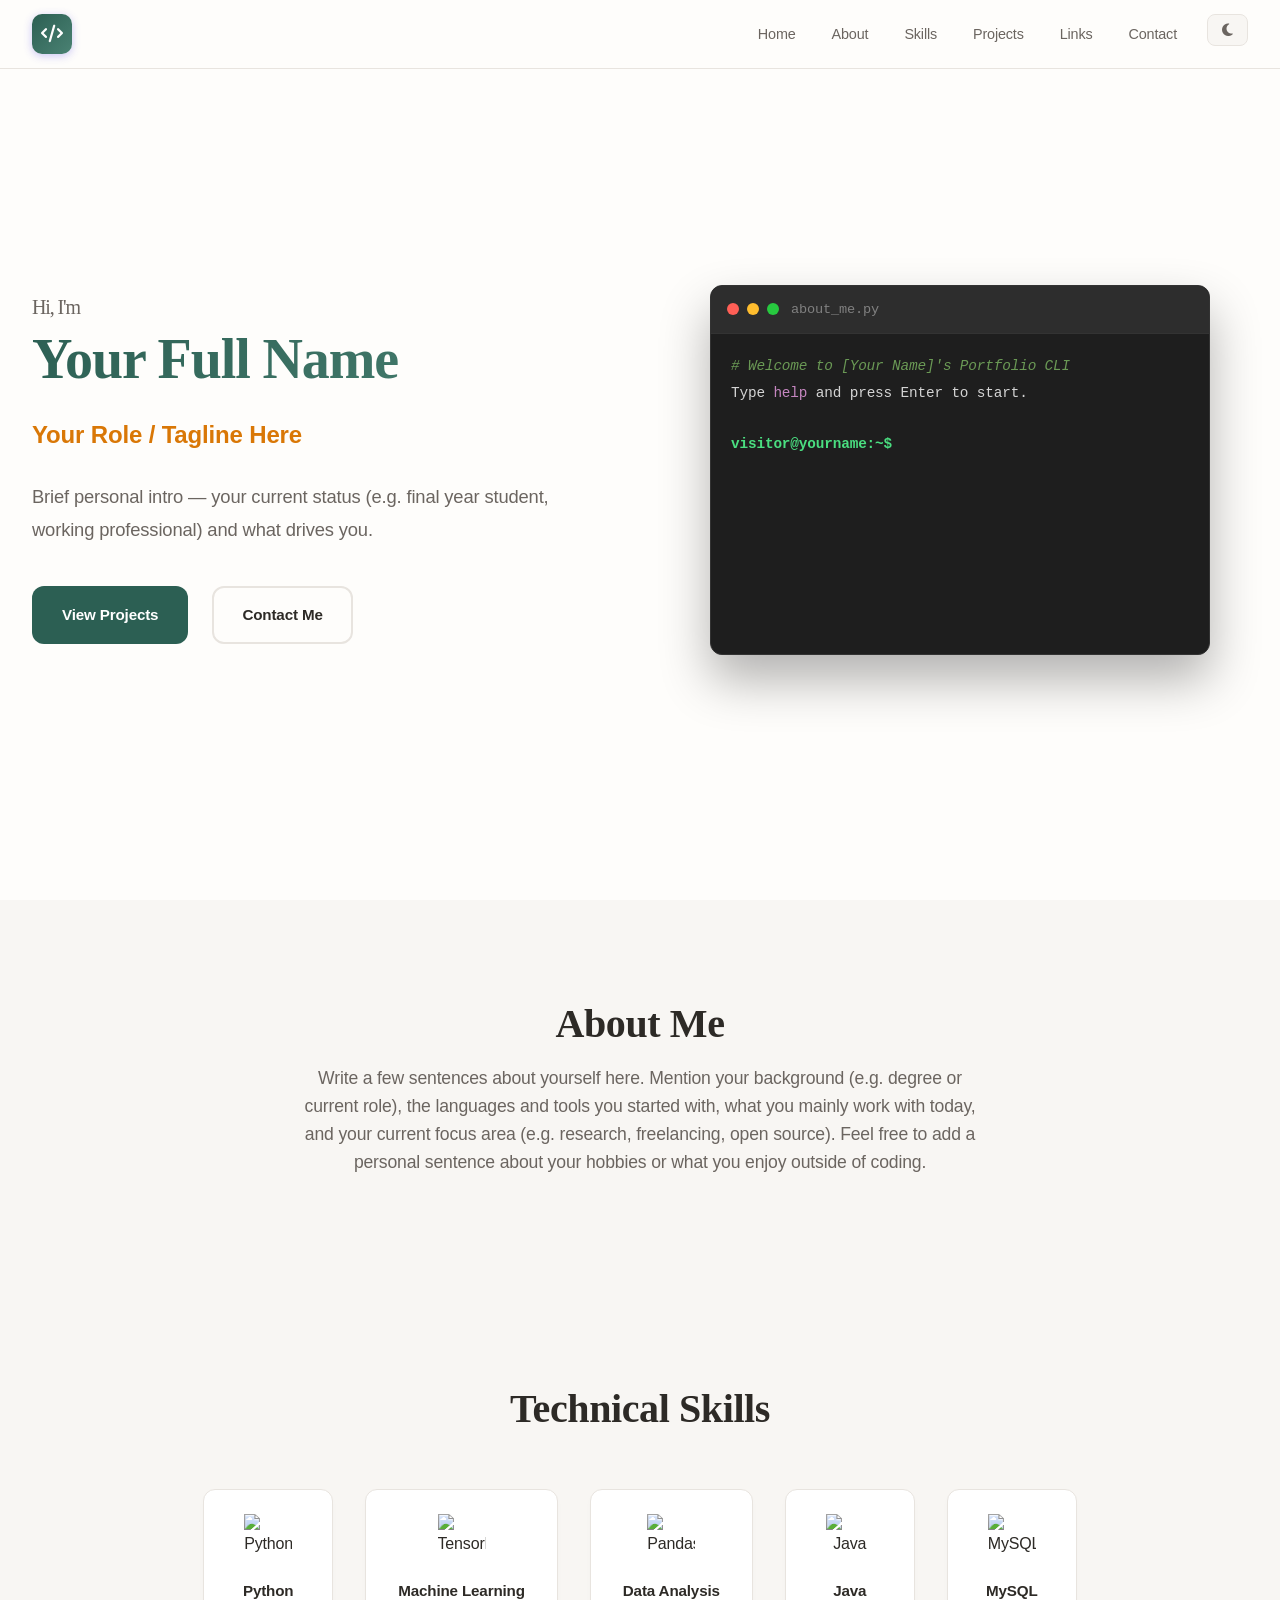
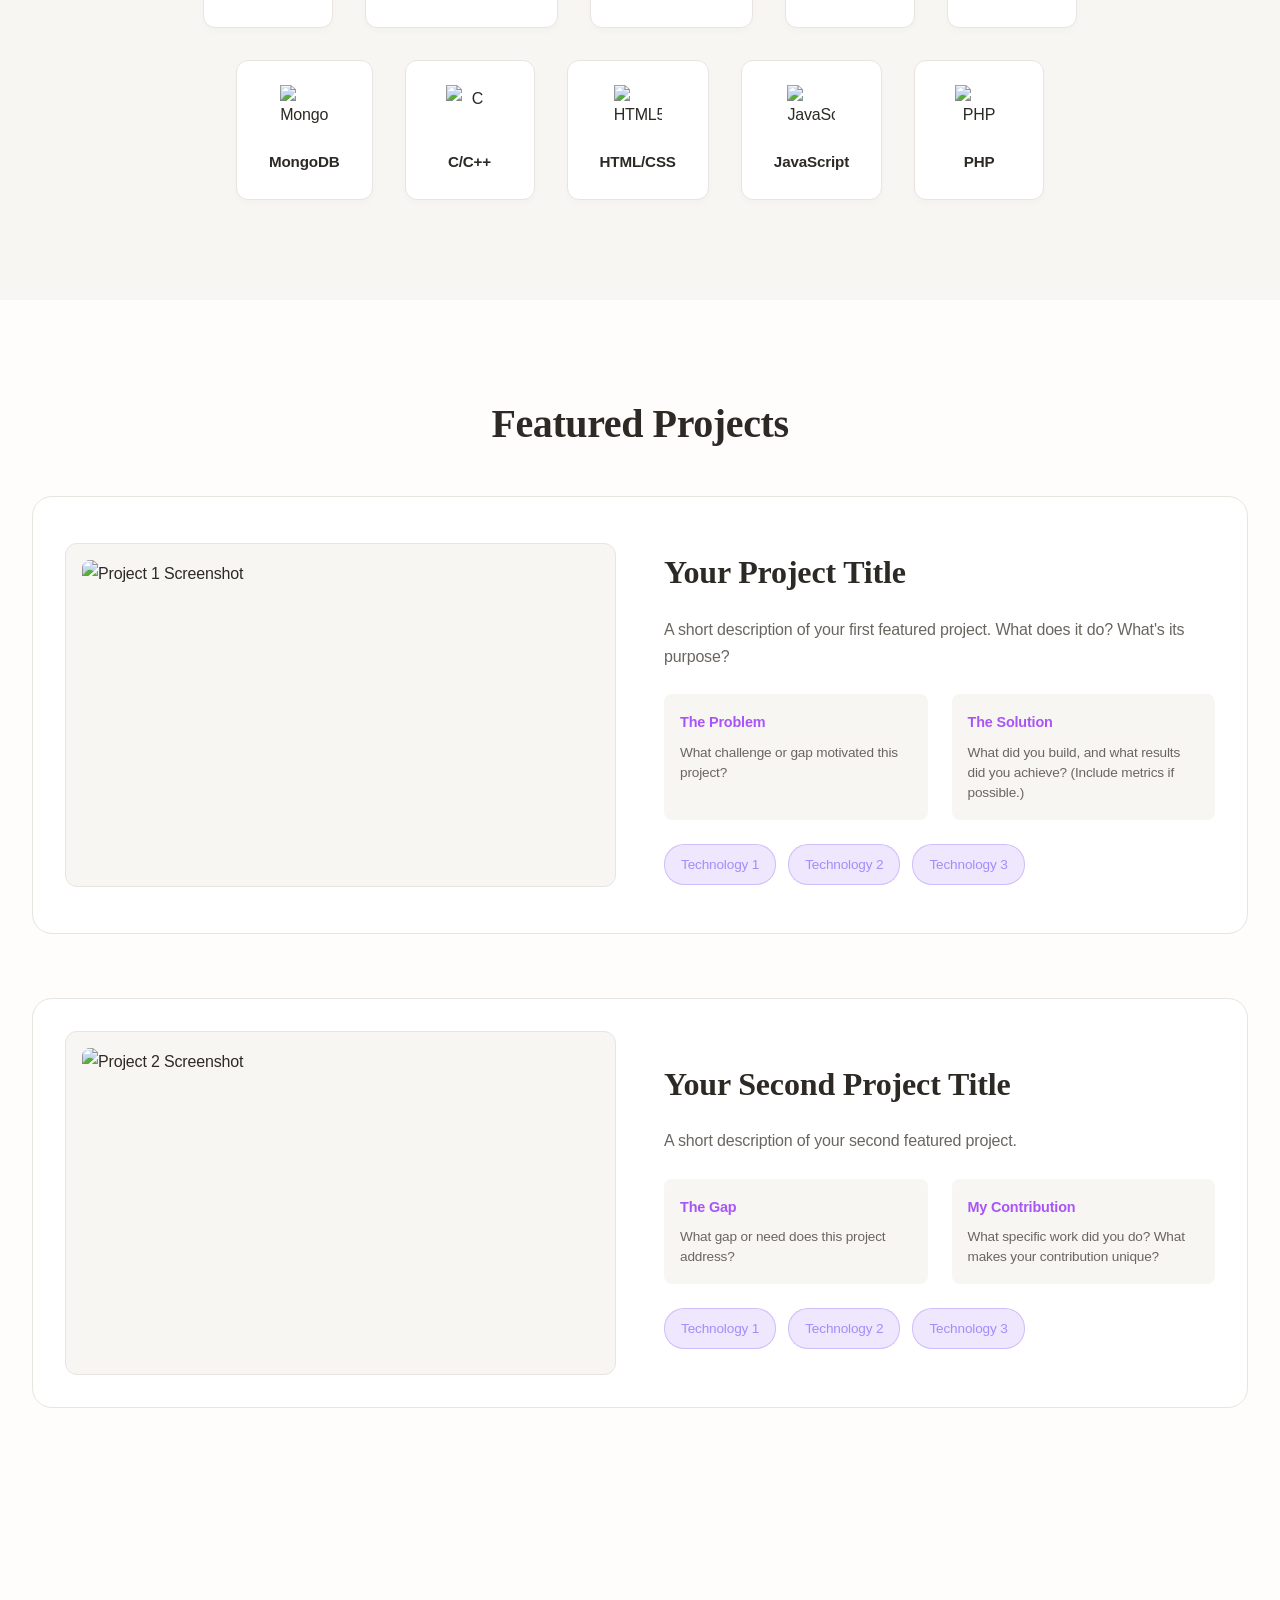
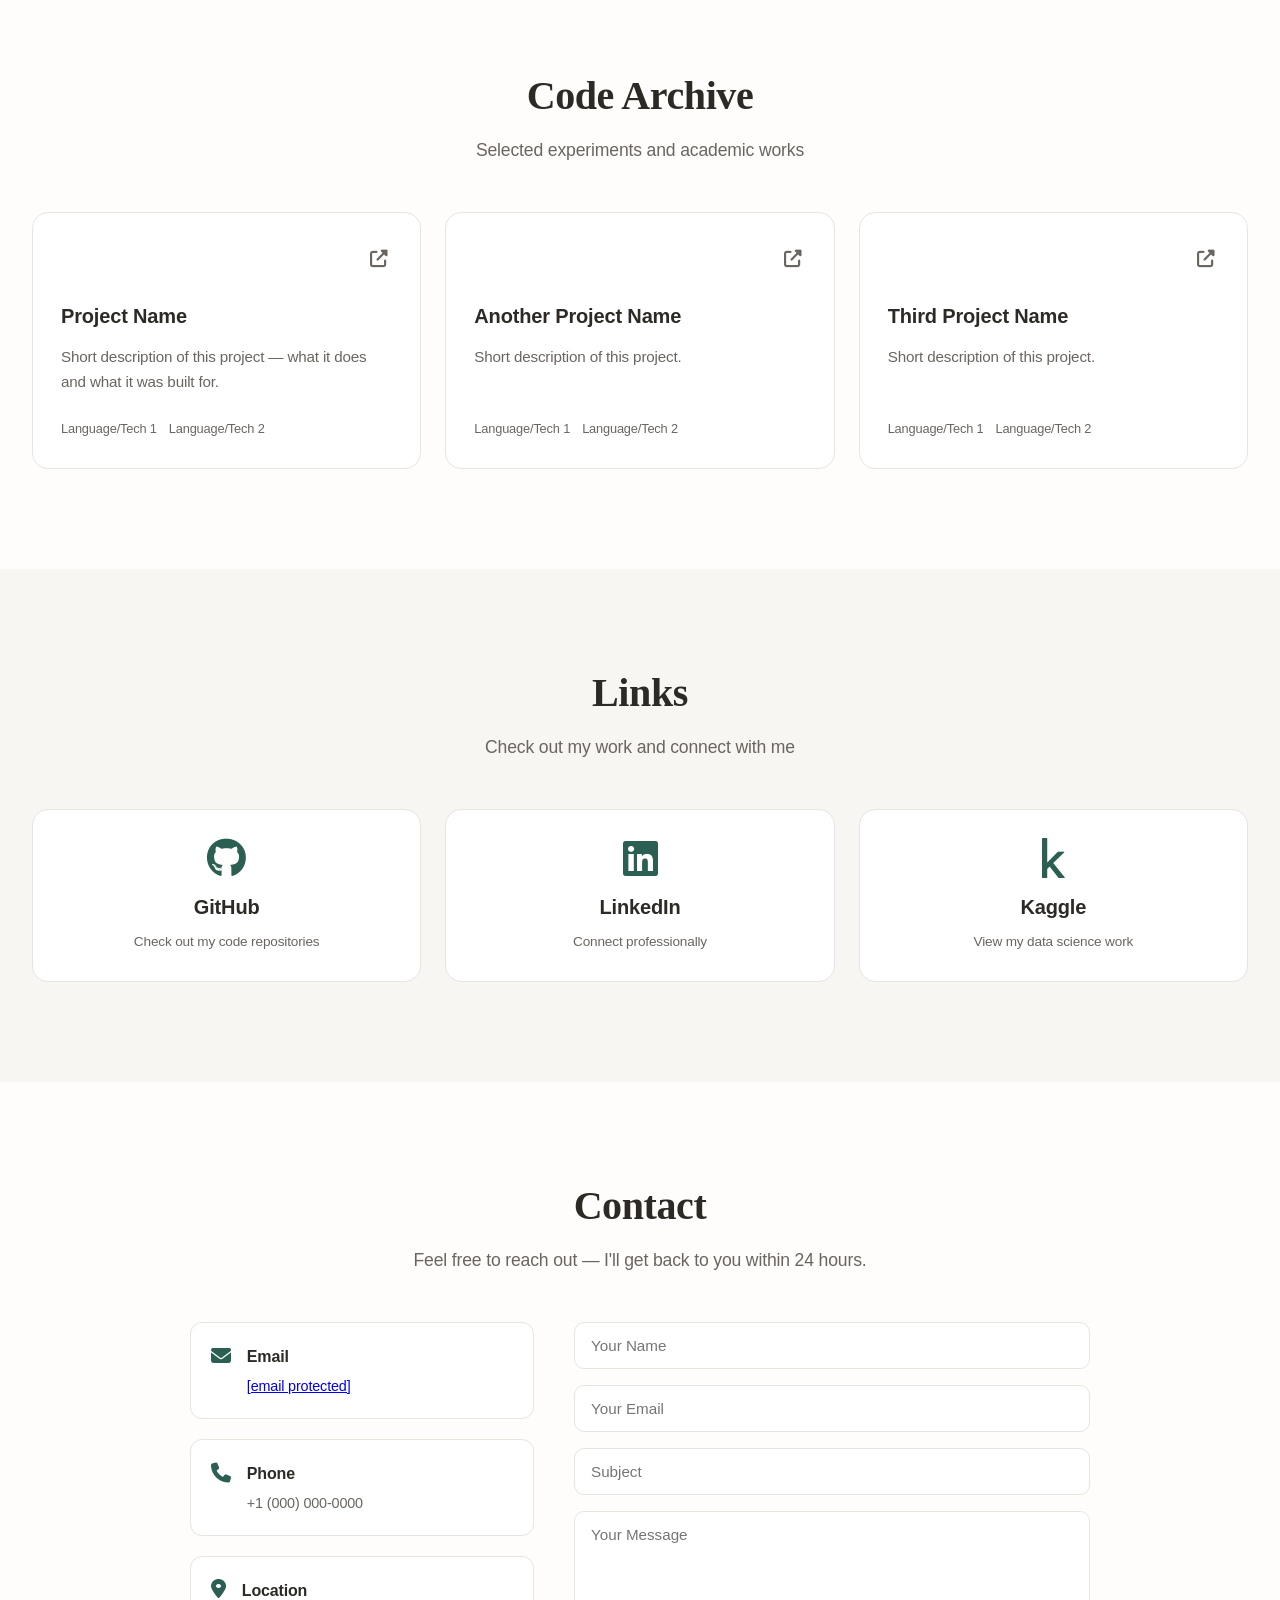
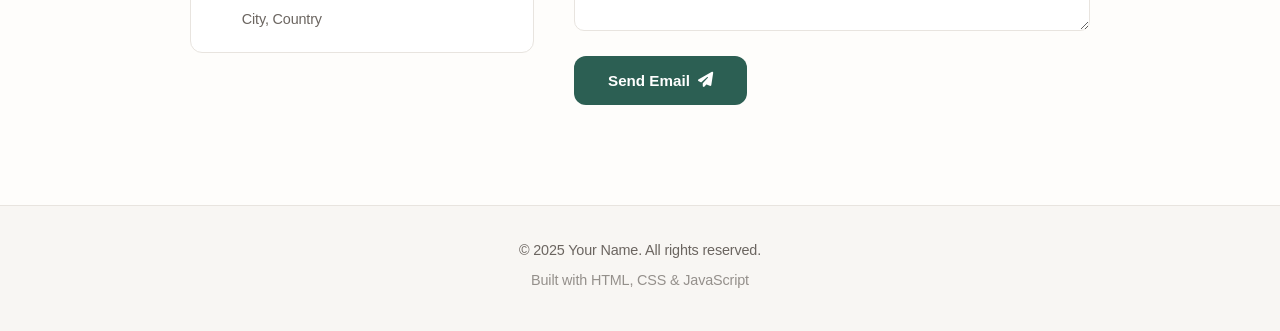
==== commit b240ba4d: "Update index.html" ====
--- a/index.html
+++ b/index.html
@@ -23,6 +23,7 @@
     <script>
         (function () {
             // TEMPLATE: Replace with your EmailJS Public Key
+            // How to get it: Sign up at https://www.emailjs.com → Account → API Keys
             emailjs.init({
                 publicKey: "YOUR_EMAILJS_PUBLIC_KEY"
             });
@@ -35,6 +36,7 @@
     <nav class="navbar" id="navbar">
         <div class="nav-container">
             <a href="#home" class="nav-logo">
+                <!-- TEMPLATE: Change icon class (Font Awesome) to any icon you like, e.g. fa-laptop-code, fa-atom -->
                 <i class="fas fa-code"></i>
             </a>
             <ul class="nav-menu" id="nav-menu">
@@ -59,14 +61,18 @@
         </div>
     </nav>
 
+    <!-- ===== HERO / HOME SECTION ===== -->
     <section id="home" class="home">
         <div class="home-content">
             <div class="home-text">
                 <h1 class="home-title">
                     <span class="greeting">Hi, I'm</span>
+                    <!-- TEMPLATE: Replace with your full name -->
                     <span class="name">Your Full Name</span>
                 </h1>
+                <!-- TEMPLATE: Replace with your role/tagline, e.g. "Full Stack Developer", "ML Researcher" -->
                 <p class="home-subtitle">Your Role / Tagline Here</p>
+                <!-- TEMPLATE: One or two sentences describing you and what you're passionate about -->
                 <p class="home-description">
                     Brief personal intro — your current status (e.g. final year student, working professional)
                     and what drives you.
@@ -76,7 +82,6 @@
                     <a href="#contact" class="btn btn-secondary">Contact Me</a>
                 </div>
             </div>
-
             <div class="home-visual">
                 <div class="terminal-window">
                     <div class="terminal-header">
@@ -85,112 +90,433 @@
                             <span class="minimize"></span>
                             <span class="maximize"></span>
                         </div>
+                        <!-- TEMPLATE: Rename the terminal file title to something relevant to you -->
                         <span class="terminal-title">about_me.py</span>
                     </div>
-
                     <div class="terminal-body" id="terminal-body"
                         onclick="document.getElementById('terminal-input').focus()">
-
                         <div id="terminal-output">
                             <div class="terminal-line">
+                                <!-- TEMPLATE: Update the comment to reflect your name -->
                                 <span class="t-comment"># Welcome to [Your Name]'s Portfolio CLI</span>
                             </div>
-
                             <div class="terminal-line">
                                 Type <span class="t-keyword">help</span> and press Enter to start.
                             </div>
                             <br>
                         </div>
-
                         <div class="input-line">
+                            <!-- TEMPLATE: Replace "yourname" with your username/handle -->
                             <span class="t-path">visitor@yourname:~$</span>
                             <input type="text" id="terminal-input" autocomplete="off" spellcheck="false">
                         </div>
-
-                    </div>
-                </div>
-            </div>
-        </div>
-    </section>
-
+                    </div>
+                </div>
+            </div>
+        </div>
+    </section>
+
+    <!-- ===== ABOUT SECTION ===== -->
     <section id="about" class="about">
         <div class="container">
             <h2 class="section-title">About Me</h2>
+            <!-- TEMPLATE: Write 3–5 sentences about yourself:
+                 - Your current status (student, professional, etc.)
+                 - Your technical background and main languages/tools
+                 - Your research or career focus
+                 - A personal touch (hobbies, interests outside coding)
+            -->
             <p class="section-subtitle">
-                Write a few sentences about yourself here. Mention your background,
-                the languages and tools you started with, what you mainly work with today,
-                and your current focus area.
+                Write a few sentences about yourself here. Mention your background (e.g. degree or current role),
+                the languages and tools you started with, what you mainly work with today, and your current
+                focus area (e.g. research, freelancing, open source). Feel free to add a personal sentence
+                about your hobbies or what you enjoy outside of coding.
             </p>
         </div>
     </section>
 
+    <!-- ===== SKILLS SECTION ===== -->
+    <!-- TEMPLATE: Add, remove, or replace skill cards below.
+         Find icon URLs at: https://github.com/devicons/devicon/tree/master/icons
+         Format: https://cdn.jsdelivr.net/gh/devicons/devicon/icons/TECH/TECH-original.svg
+    -->
     <section id="skills" class="skills">
         <div class="container">
             <h2 class="section-title">Technical Skills</h2>
-
             <div class="skills-row">
 
-                <div class="skill-card">
-                    <img src="https://cdn.jsdelivr.net/gh/devicons/devicon/icons/python/python-original.svg">
+                <!-- EXAMPLE SKILL CARD — duplicate this block for each skill -->
+                <div class="skill-card">
+                    <img src="https://cdn.jsdelivr.net/gh/devicons/devicon/icons/python/python-original.svg"
+                        alt="Python">
                     <span>Python</span>
                 </div>
 
                 <div class="skill-card">
-                    <img src="https://cdn.jsdelivr.net/gh/devicons/devicon/icons/tensorflow/tensorflow-original.svg">
+                    <img src="https://cdn.jsdelivr.net/gh/devicons/devicon/icons/tensorflow/tensorflow-original.svg"
+                        alt="TensorFlow">
                     <span>Machine Learning</span>
                 </div>
 
                 <div class="skill-card">
-                    <img src="https://cdn.jsdelivr.net/gh/devicons/devicon/icons/pandas/pandas-original.svg">
+                    <img src="https://cdn.jsdelivr.net/gh/devicons/devicon/icons/pandas/pandas-original.svg"
+                        alt="Pandas">
                     <span>Data Analysis</span>
                 </div>
 
                 <div class="skill-card">
-                    <img src="https://cdn.jsdelivr.net/gh/devicons/devicon/icons/java/java-original.svg">
+                    <img src="https://cdn.jsdelivr.net/gh/devicons/devicon/icons/java/java-original.svg" alt="Java">
                     <span>Java</span>
                 </div>
 
                 <div class="skill-card">
-                    <img src="https://cdn.jsdelivr.net/gh/devicons/devicon/icons/mysql/mysql-original.svg">
+                    <img src="https://cdn.jsdelivr.net/gh/devicons/devicon/icons/mysql/mysql-original.svg" alt="MySQL">
                     <span>MySQL</span>
                 </div>
 
                 <div class="skill-card">
-                    <img src="https://cdn.jsdelivr.net/gh/devicons/devicon/icons/mongodb/mongodb-original.svg">
+                    <img src="https://cdn.jsdelivr.net/gh/devicons/devicon/icons/mongodb/mongodb-original.svg"
+                        alt="MongoDB">
                     <span>MongoDB</span>
                 </div>
 
                 <div class="skill-card">
-                    <img src="https://cdn.jsdelivr.net/gh/devicons/devicon/icons/c/c-original.svg">
+                    <img src="https://cdn.jsdelivr.net/gh/devicons/devicon/icons/c/c-original.svg" alt="C">
                     <span>C/C++</span>
                 </div>
 
                 <div class="skill-card">
-                    <img src="https://cdn.jsdelivr.net/gh/devicons/devicon/icons/html5/html5-original.svg">
+                    <img src="https://cdn.jsdelivr.net/gh/devicons/devicon/icons/html5/html5-original.svg" alt="HTML5">
                     <span>HTML/CSS</span>
                 </div>
 
                 <div class="skill-card">
-                    <img src="https://cdn.jsdelivr.net/gh/devicons/devicon/icons/javascript/javascript-original.svg">
+                    <img src="https://cdn.jsdelivr.net/gh/devicons/devicon/icons/javascript/javascript-original.svg"
+                        alt="JavaScript">
                     <span>JavaScript</span>
                 </div>
 
                 <div class="skill-card">
-                    <img src="https://cdn.jsdelivr.net/gh/devicons/devicon/icons/php/php-original.svg">
+                    <img src="https://cdn.jsdelivr.net/gh/devicons/devicon/icons/php/php-original.svg" alt="PHP">
                     <span>PHP</span>
                 </div>
 
+                <!-- TEMPLATE: Add more skill cards here following the same pattern -->
+
+            </div>
+        </div>
+    </section>
+
+    <!-- ===== FEATURED PROJECTS SECTION ===== -->
+    <!-- TEMPLATE: Each "project-showcase" block is one featured project.
+         Add or remove blocks as needed. Recommended: 2–3 featured projects.
+    -->
+    <section id="projects" class="featured-project">
+        <div class="container">
+            <h2 class="section-title">Featured Projects</h2>
+
+            <!-- PROJECT 1 -->
+            <div class="project-showcase">
+                <div class="project-preview">
+                    <!-- TEMPLATE: Replace with your project's image file or URL.
+                         Ideal size: ~600×400px. Use a diagram, screenshot, or mockup. -->
+                    <img src="project1_image.png" alt="Project 1 Screenshot" class="project-image">
+                </div>
+                <div class="project-details">
+                    <!-- TEMPLATE: Replace with your project title -->
+                    <h3 class="project-title">Your Project Title</h3>
+                    <!-- TEMPLATE: 1–2 sentences summarizing what the project is -->
+                    <p class="project-desc">
+                        A short description of your first featured project. What does it do? What's its purpose?
+                    </p>
+                    <div class="project-info-grid">
+                        <div class="info-block">
+                            <!-- TEMPLATE: Describe the problem this project solves -->
+                            <h4 class="info-title">The Problem</h4>
+                            <p>What challenge or gap motivated this project?</p>
+                        </div>
+                        <div class="info-block">
+                            <!-- TEMPLATE: Describe your solution and key results/metrics -->
+                            <h4 class="info-title">The Solution</h4>
+                            <p>What did you build, and what results did you achieve? (Include metrics if possible.)</p>
+                        </div>
+                    </div>
+                    <!-- TEMPLATE: Add tags for the technologies used -->
+                    <div class="project-tags">
+                        <span class="project-tag">Technology 1</span>
+                        <span class="project-tag">Technology 2</span>
+                        <span class="project-tag">Technology 3</span>
+                    </div>
+                </div>
+            </div>
+
+            <!-- PROJECT 2 -->
+            <div class="project-showcase">
+                <div class="project-preview">
+                    <!-- TEMPLATE: Replace with your second project's image -->
+                    <img src="project2_image.png" alt="Project 2 Screenshot" class="project-image">
+                </div>
+                <div class="project-details">
+                    <!-- TEMPLATE: Replace with your second project title -->
+                    <h3 class="project-title">Your Second Project Title</h3>
+                    <!-- TEMPLATE: 1–2 sentences about the project -->
+                    <p class="project-desc">
+                        A short description of your second featured project.
+                    </p>
+                    <div class="project-info-grid">
+                        <div class="info-block">
+                            <h4 class="info-title">The Gap</h4>
+                            <p>What gap or need does this project address?</p>
+                        </div>
+                        <div class="info-block">
+                            <h4 class="info-title">My Contribution</h4>
+                            <p>What specific work did you do? What makes your contribution unique?</p>
+                        </div>
+                    </div>
+                    <div class="project-tags">
+                        <span class="project-tag">Technology 1</span>
+                        <span class="project-tag">Technology 2</span>
+                        <span class="project-tag">Technology 3</span>
+                    </div>
+                </div>
+            </div>
+
+            <!-- TEMPLATE: Copy one of the blocks above to add a third project -->
+
+        </div>
+    </section>
+
+    <!-- ===== CODE ARCHIVE SECTION ===== -->
+    <!-- TEMPLATE: These are smaller/older projects. Add as many archive cards as you like. -->
+    <section id="archive" class="code-archive">
+        <div class="container">
+            <h2 class="section-title">Code Archive</h2>
+            <p class="section-subtitle archive-subtitle">Selected experiments and academic works</p>
+            <div class="archive-grid">
+
+                <!-- ARCHIVE CARD 1 -->
+                <div class="archive-card">
+                    <div class="archive-card-header">
+                        <span class="folder-icon"></span>
+                        <!-- TEMPLATE: Replace href with your GitHub repo URL -->
+                        <a href="https://github.com/YOUR_GITHUB_USERNAME/YOUR_REPO_NAME" class="archive-link"
+                            target="_blank">
+                            <i class="fas fa-external-link-alt"></i>
+                        </a>
+                    </div>
+                    <!-- TEMPLATE: Replace with your project name -->
+                    <h3>Project Name</h3>
+                    <!-- TEMPLATE: One sentence describing what the project does -->
+                    <p>Short description of this project — what it does and what it was built for.</p>
+                    <div class="archive-tags">
+                        <!-- TEMPLATE: Add tech stack tags -->
+                        <span>Language/Tech 1</span>
+                        <span>Language/Tech 2</span>
+                    </div>
+                </div>
+
+                <!-- ARCHIVE CARD 2 -->
+                <div class="archive-card">
+                    <div class="archive-card-header">
+                        <span class="folder-icon"></span>
+                        <a href="https://github.com/YOUR_GITHUB_USERNAME/YOUR_REPO_NAME_2" class="archive-link"
+                            target="_blank">
+                            <i class="fas fa-external-link-alt"></i>
+                        </a>
+                    </div>
+                    <h3>Another Project Name</h3>
+                    <p>Short description of this project.</p>
+                    <div class="archive-tags">
+                        <span>Language/Tech 1</span>
+                        <span>Language/Tech 2</span>
+                    </div>
+                </div>
+
+                <!-- ARCHIVE CARD 3 -->
+                <div class="archive-card">
+                    <div class="archive-card-header">
+                        <span class="folder-icon"></span>
+                        <a href="https://github.com/YOUR_GITHUB_USERNAME/YOUR_REPO_NAME_3" class="archive-link"
+                            target="_blank">
+                            <i class="fas fa-external-link-alt"></i>
+                        </a>
+                    </div>
+                    <h3>Third Project Name</h3>
+                    <p>Short description of this project.</p>
+                    <div class="archive-tags">
+                        <span>Language/Tech 1</span>
+                        <span>Language/Tech 2</span>
+                    </div>
+                </div>
+
+                <!-- TEMPLATE: Duplicate a card above to add more archive projects -->
+
+            </div>
+        </div>
+    </section>
+
+    <!-- ===== LINKS SECTION ===== -->
+    <!-- TEMPLATE: Add or remove link cards. Common options: GitHub, LinkedIn, Kaggle, Twitter/X, personal blog.
+         Find Font Awesome icons at: https://fontawesome.com/icons
+    -->
+    <section id="links" class="links">
+        <div class="container">
+            <h2 class="section-title">Links</h2>
+            <p class="section-subtitle">Check out my work and connect with me</p>
+            <div class="links-grid">
+
+                <!-- TEMPLATE: Replace href with your GitHub profile URL -->
+                <a href="https://github.com/YOUR_GITHUB_USERNAME" class="link-card" target="_blank">
+                    <i class="fab fa-github"></i>
+                    <h3>GitHub</h3>
+                    <p>Check out my code repositories</p>
+                </a>
+
+                <!-- TEMPLATE: Replace with your preferred social link (LinkedIn, Twitter, Facebook, etc.)
+                     Change the icon class and text accordingly. Remove if not needed. -->
+                <a href="https://linkedin.com/in/YOUR_LINKEDIN_USERNAME" class="link-card" target="_blank">
+                    <i class="fab fa-linkedin"></i>
+                    <h3>LinkedIn</h3>
+                    <p>Connect professionally</p>
+                </a>
+
+                <!-- TEMPLATE: Replace with your Kaggle profile, or remove this card if not applicable -->
+                <a href="https://kaggle.com/YOUR_KAGGLE_USERNAME" class="link-card" target="_blank">
+                    <i class="fab fa-kaggle"></i>
+                    <h3>Kaggle</h3>
+                    <p>View my data science work</p>
+                </a>
+
+            </div>
+        </div>
+    </section>
+
+    <!-- ===== CONTACT SECTION ===== -->
+    <section id="contact" class="contact">
+        <div class="container">
+            <h2 class="section-title">Contact</h2>
+            <p class="section-subtitle">Feel free to reach out — I'll get back to you within 24 hours.</p>
+            <div class="contact-content">
+                <div class="contact-info">
+
+                    <div class="info-item">
+                        <i class="fas fa-envelope"></i>
+                        <div>
+                            <h3>Email</h3>
+                            <!-- TEMPLATE: Replace with your email address -->
+                            <p><a href="/cdn-cgi/l/email-protection" class="__cf_email__" data-cfemail="80f9eff5f2aee5ede1e9ecc0e5f8e1edf0ece5aee3efed">[email&#160;protected]</a></p>
+                        </div>
+                    </div>
+
+                    <div class="info-item">
+                        <i class="fas fa-phone"></i>
+                        <div>
+                            <h3>Phone</h3>
+                            <!-- TEMPLATE: Replace with your phone number, or remove this block -->
+                            <p>+1 (000) 000-0000</p>
+                        </div>
+                    </div>
+
+                    <div class="info-item">
+                        <i class="fas fa-map-marker-alt"></i>
+                        <div>
+                            <h3>Location</h3>
+                            <!-- TEMPLATE: Replace with your city/country -->
+                            <p>City, Country</p>
+                        </div>
+                    </div>
+
+                </div>
+
+                <!-- ===== EMAIL FORM (powered by EmailJS) =====
+                     HOW TO SET UP EmailJS:
+                     1. Sign up at https://www.emailjs.com (free tier available)
+                     2. Create an Email Service (Gmail, Outlook, etc.) → note your SERVICE_ID
+                     3. Create an Email Template → note your TEMPLATE_ID
+                     4. Go to Account → API Keys → copy your PUBLIC_KEY
+                     5. Replace the 3 placeholder values below with your own IDs
+                -->
+                <form class="contact-form" id="contact-form">
+                    <div class="form-group">
+                        <input type="text" id="name" name="from_name" placeholder="Your Name" required>
+                    </div>
+                    <div class="form-group">
+                        <input type="email" id="email" name="from_email" placeholder="Your Email" required>
+                    </div>
+                    <div class="form-group">
+                        <input type="text" id="subject" name="subject" placeholder="Subject" required>
+                    </div>
+                    <div class="form-group">
+                        <textarea id="message" name="message" rows="5" placeholder="Your Message" required></textarea>
+                    </div>
+                    <button type="submit" class="btn btn-primary btn-submit" id="submit-btn">
+                        <span>Send Email</span>
+                        <i class="fas fa-paper-plane"></i>
+                    </button>
+                    <div id="form-status" style="margin-top: 15px; padding: 10px; border-radius: 5px; display: none;">
+                    </div>
+                </form>
+
             </div>
         </div>
     </section>
 
     <footer class="footer">
         <div class="container">
+            <!-- TEMPLATE: Replace "Your Name" with your name -->
             <p>&copy; 2025 Your Name. All rights reserved.</p>
             <p class="footer-note">Built with HTML, CSS & JavaScript</p>
         </div>
     </footer>
 
-</body>
-
-</html>
+    <script data-cfasync="false" src="/cdn-cgi/scripts/5c5dd728/cloudflare-static/email-decode.min.js"></script><script>
+        document.getElementById("contact-form").addEventListener("submit", function (event) {
+            event.preventDefault();
+
+            const submitBtn = document.getElementById("submit-btn");
+            const formStatus = document.getElementById("form-status");
+            const originalHTML = submitBtn.innerHTML;
+
+            submitBtn.disabled = true;
+            submitBtn.innerHTML = '<span>Sending...</span> <i class="fas fa-spinner fa-spin"></i>';
+            formStatus.style.display = "none";
+
+            emailjs.sendForm(
+                // TEMPLATE: Replace with your EmailJS Service ID (e.g. "service_abc123")
+                "YOUR_EMAILJS_SERVICE_ID",
+                // TEMPLATE: Replace with your EmailJS Template ID (e.g. "template_xyz789")
+                "YOUR_EMAILJS_TEMPLATE_ID",
+                this,
+                {
+                    // TEMPLATE: Replace with your EmailJS Public Key
+                    publicKey: "YOUR_EMAILJS_PUBLIC_KEY"
+                }
+            )
+                .then(() => {
+                    showSuccessMessage();
+                })
+                .catch((error) => {
+                    console.error("Raw Error:", error);
+
+                    if (error.message && (error.message.includes("Unexpected token") || error.message.includes("valid JSON"))) {
+                        console.log("Caught JSON error but treating as success (False Negative).");
+                        showSuccessMessage();
+                    } else {
+                        formStatus.style.display = "block";
+                        formStatus.style.backgroundColor = "#f8d7da";
+                        formStatus.style.color = "#721c24";
+                        formStatus.style.border = "1px solid #f5c6cb";
+                        formStatus.innerHTML = '<i class="fas fa-exclamation-circle"></i> Failed to send. Please try again later.';
+                    }
+                })
+                .finally(() => {
+                    submitBtn.disabled = false;
+                    submitBtn.innerHTML = originalHTML;
+                });
+
+            function showSuccessMessage() {
+                formStatus.style.display = "block";
+                formStatus.style.backgroundColor = "#d4edda";
+                formStatus.style.color = "#155724";
+                formStatus.style.border = "1px solid #c3e6cb";
+                formStatus.inner
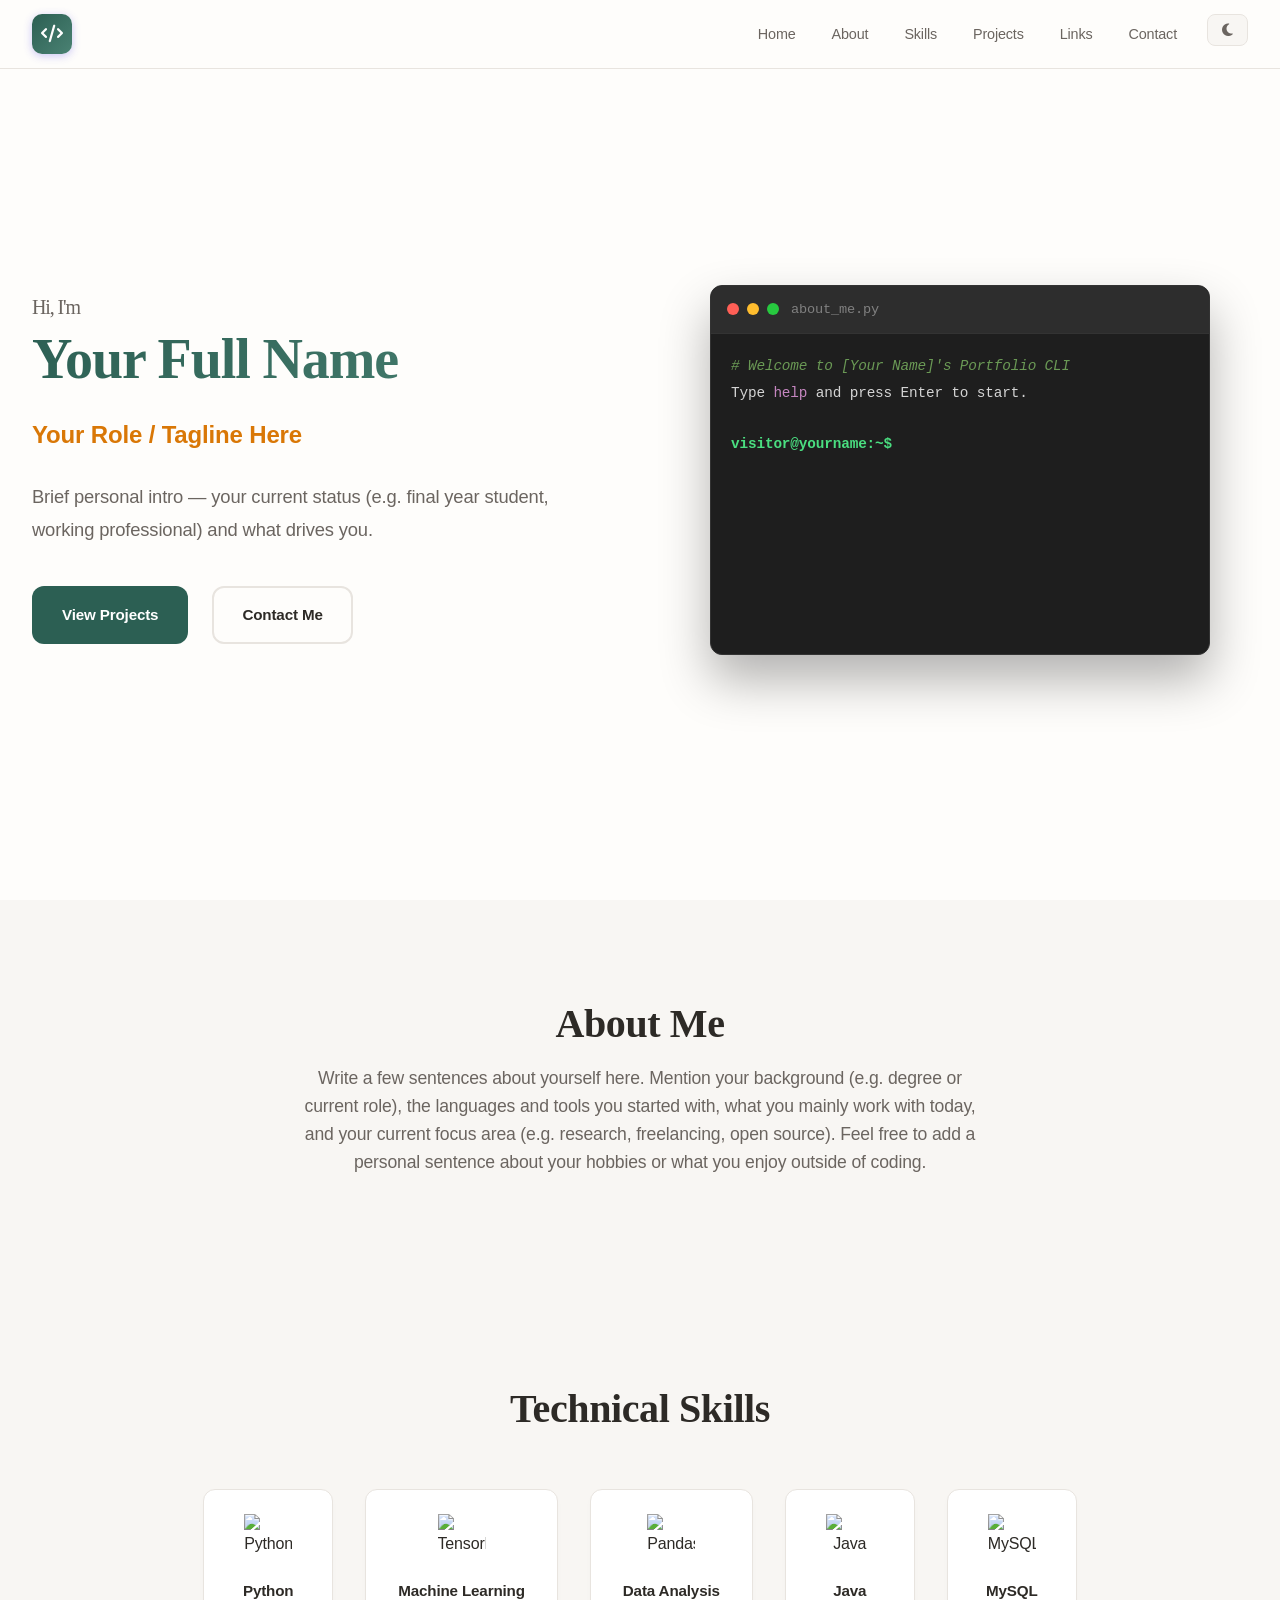
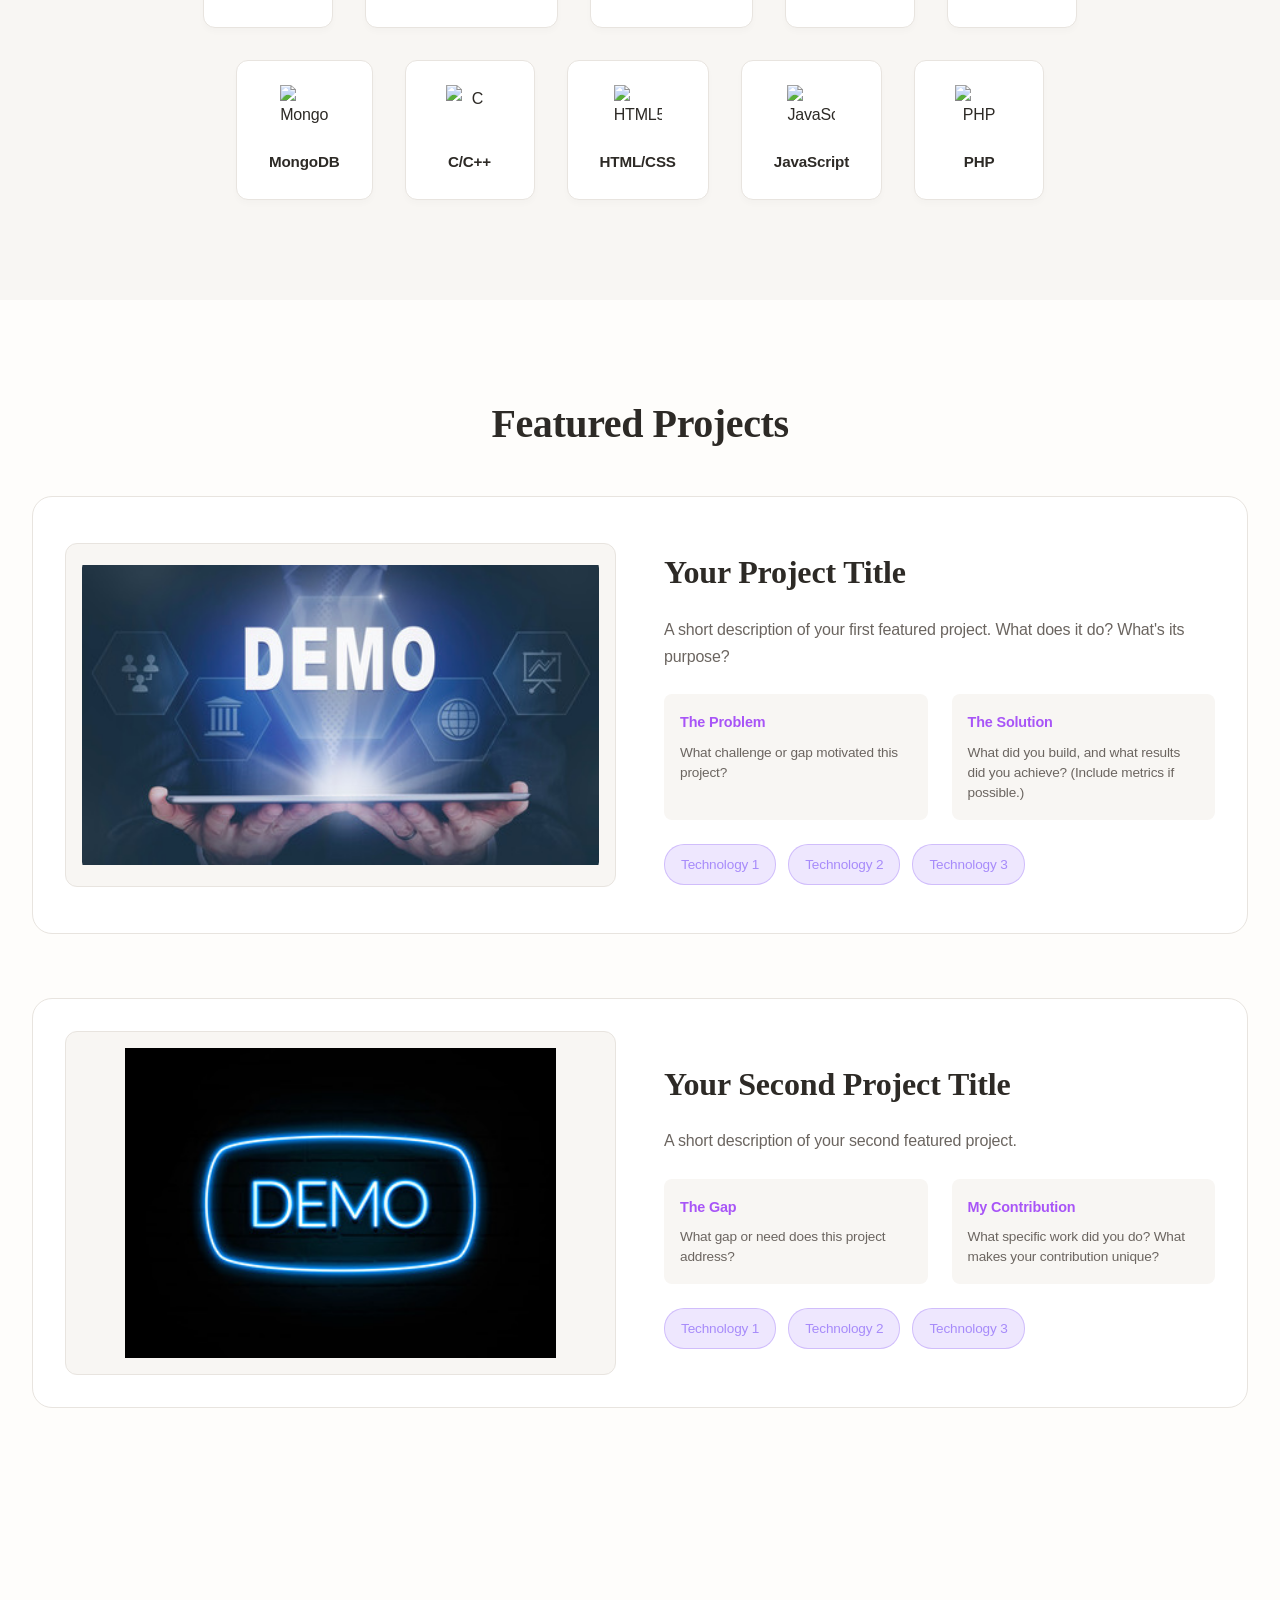
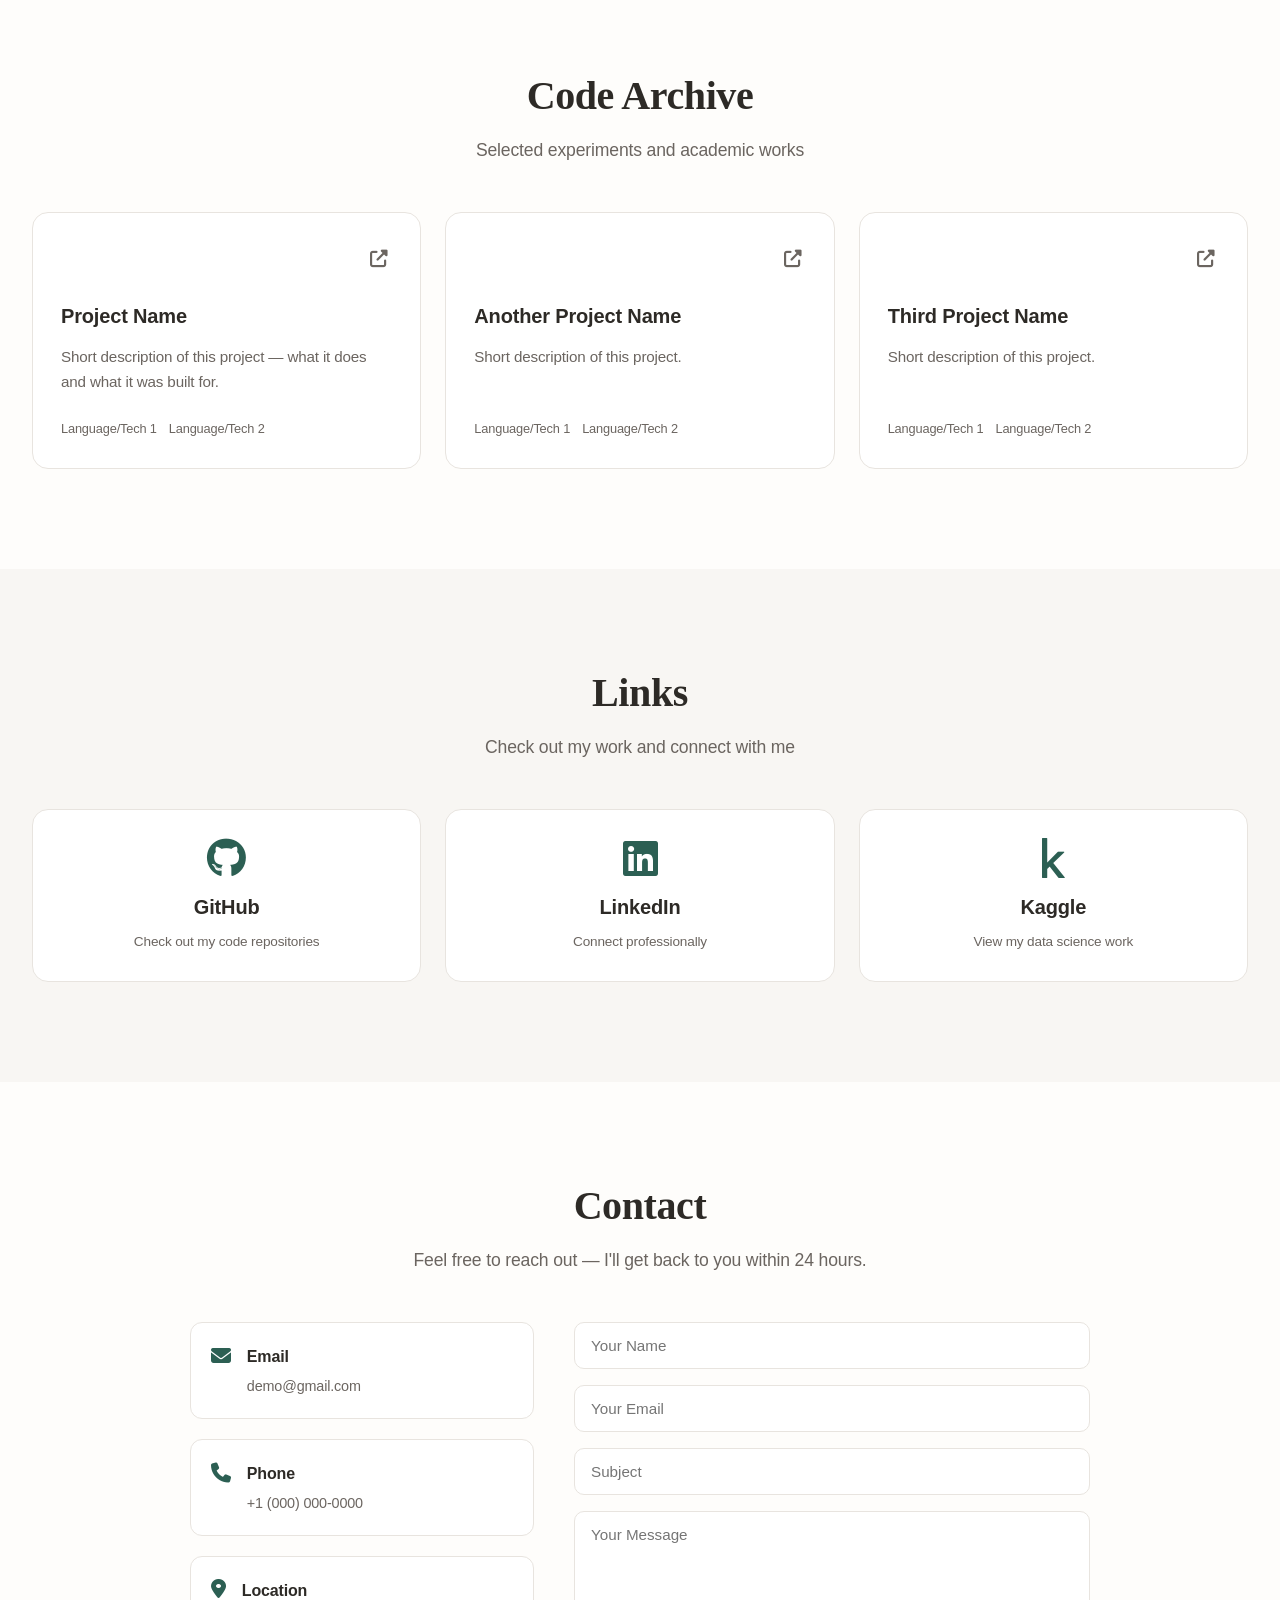
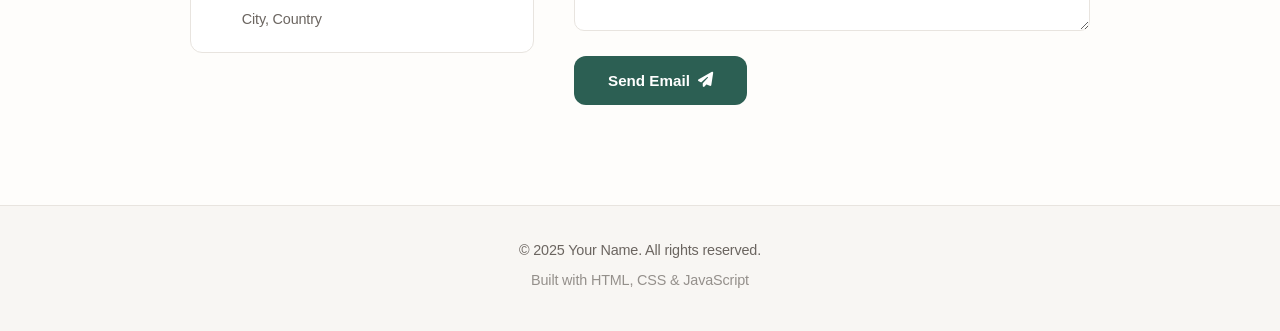
==== commit c9fc295f: "Update index.html" ====
--- a/index.html
+++ b/index.html
@@ -220,7 +220,7 @@
                 <div class="project-preview">
                     <!-- TEMPLATE: Replace with your project's image file or URL.
                          Ideal size: ~600×400px. Use a diagram, screenshot, or mockup. -->
-                    <img src="project1_image.png" alt="Project 1 Screenshot" class="project-image">
+                    <img src="demo.jpg" alt="Project 1 Screenshot" class="project-image">
                 </div>
                 <div class="project-details">
                     <!-- TEMPLATE: Replace with your project title -->
@@ -254,7 +254,7 @@
             <div class="project-showcase">
                 <div class="project-preview">
                     <!-- TEMPLATE: Replace with your second project's image -->
-                    <img src="project2_image.png" alt="Project 2 Screenshot" class="project-image">
+                    <img src="demoo.jpg" alt="Project 2 Screenshot" class="project-image">
                 </div>
                 <div class="project-details">
                     <!-- TEMPLATE: Replace with your second project title -->
@@ -404,8 +404,7 @@
                         <div>
                             <h3>Email</h3>
                             <!-- TEMPLATE: Replace with your email address -->
-                            <p><a href="/cdn-cgi/l/email-protection" class="__cf_email__" data-cfemail="80f9eff5f2aee5ede1e9ecc0e5f8e1edf0ece5aee3efed">[email&#160;protected]</a></p>
-                        </div>
+                            <p>demo@gmail.com</p>      </div>
                     </div>
 
                     <div class="info-item">
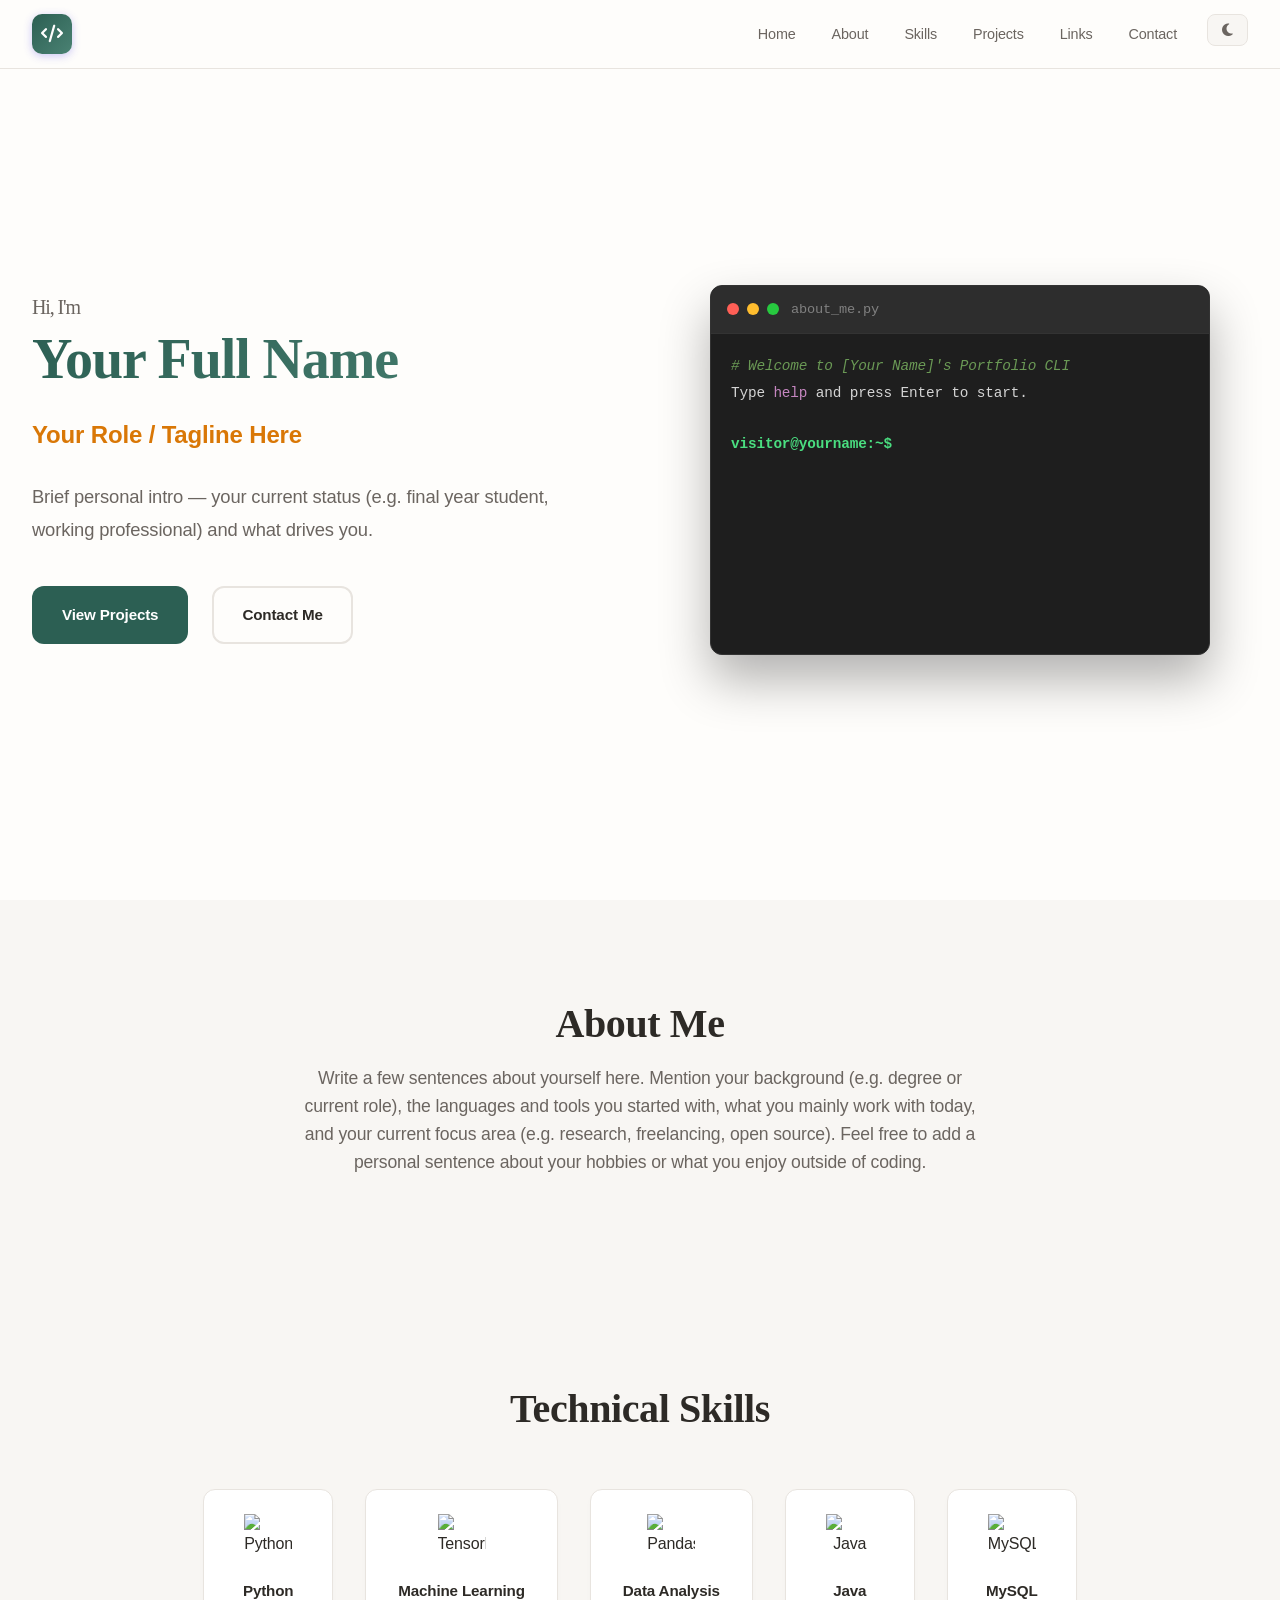
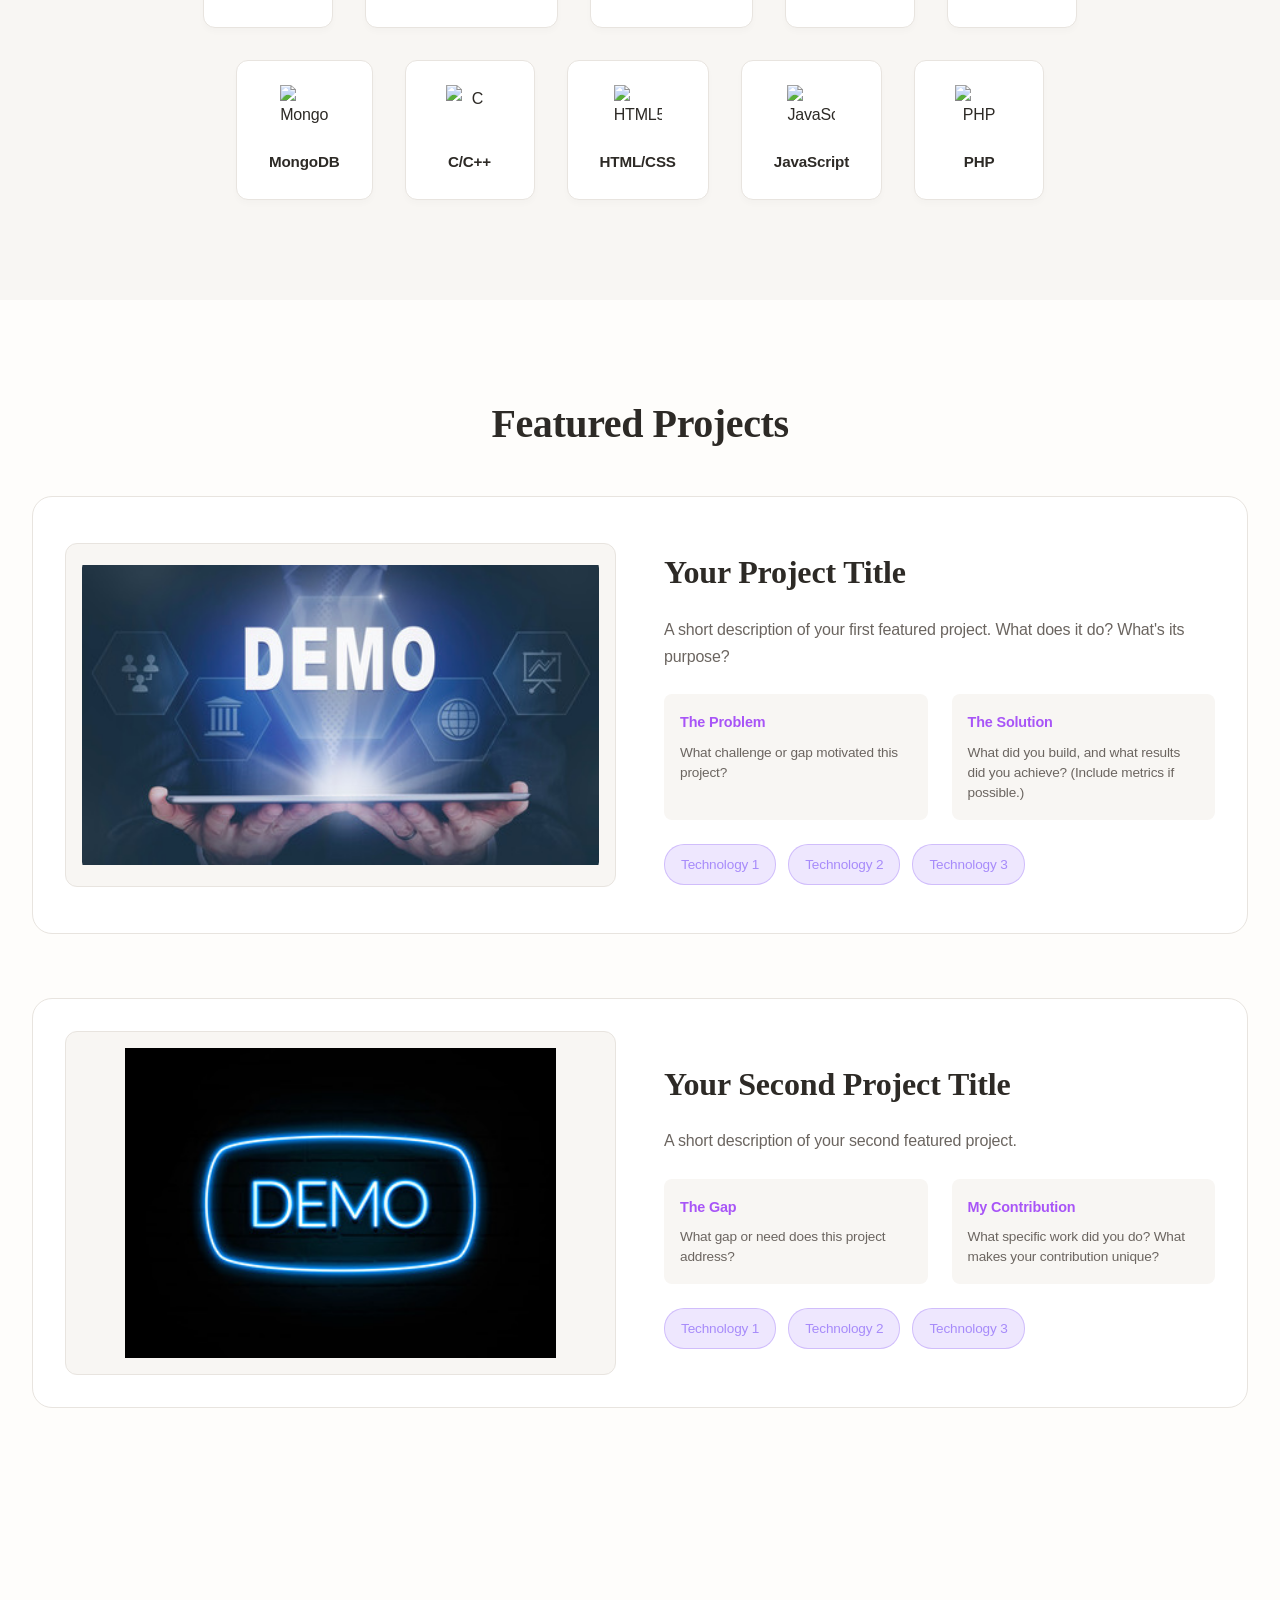
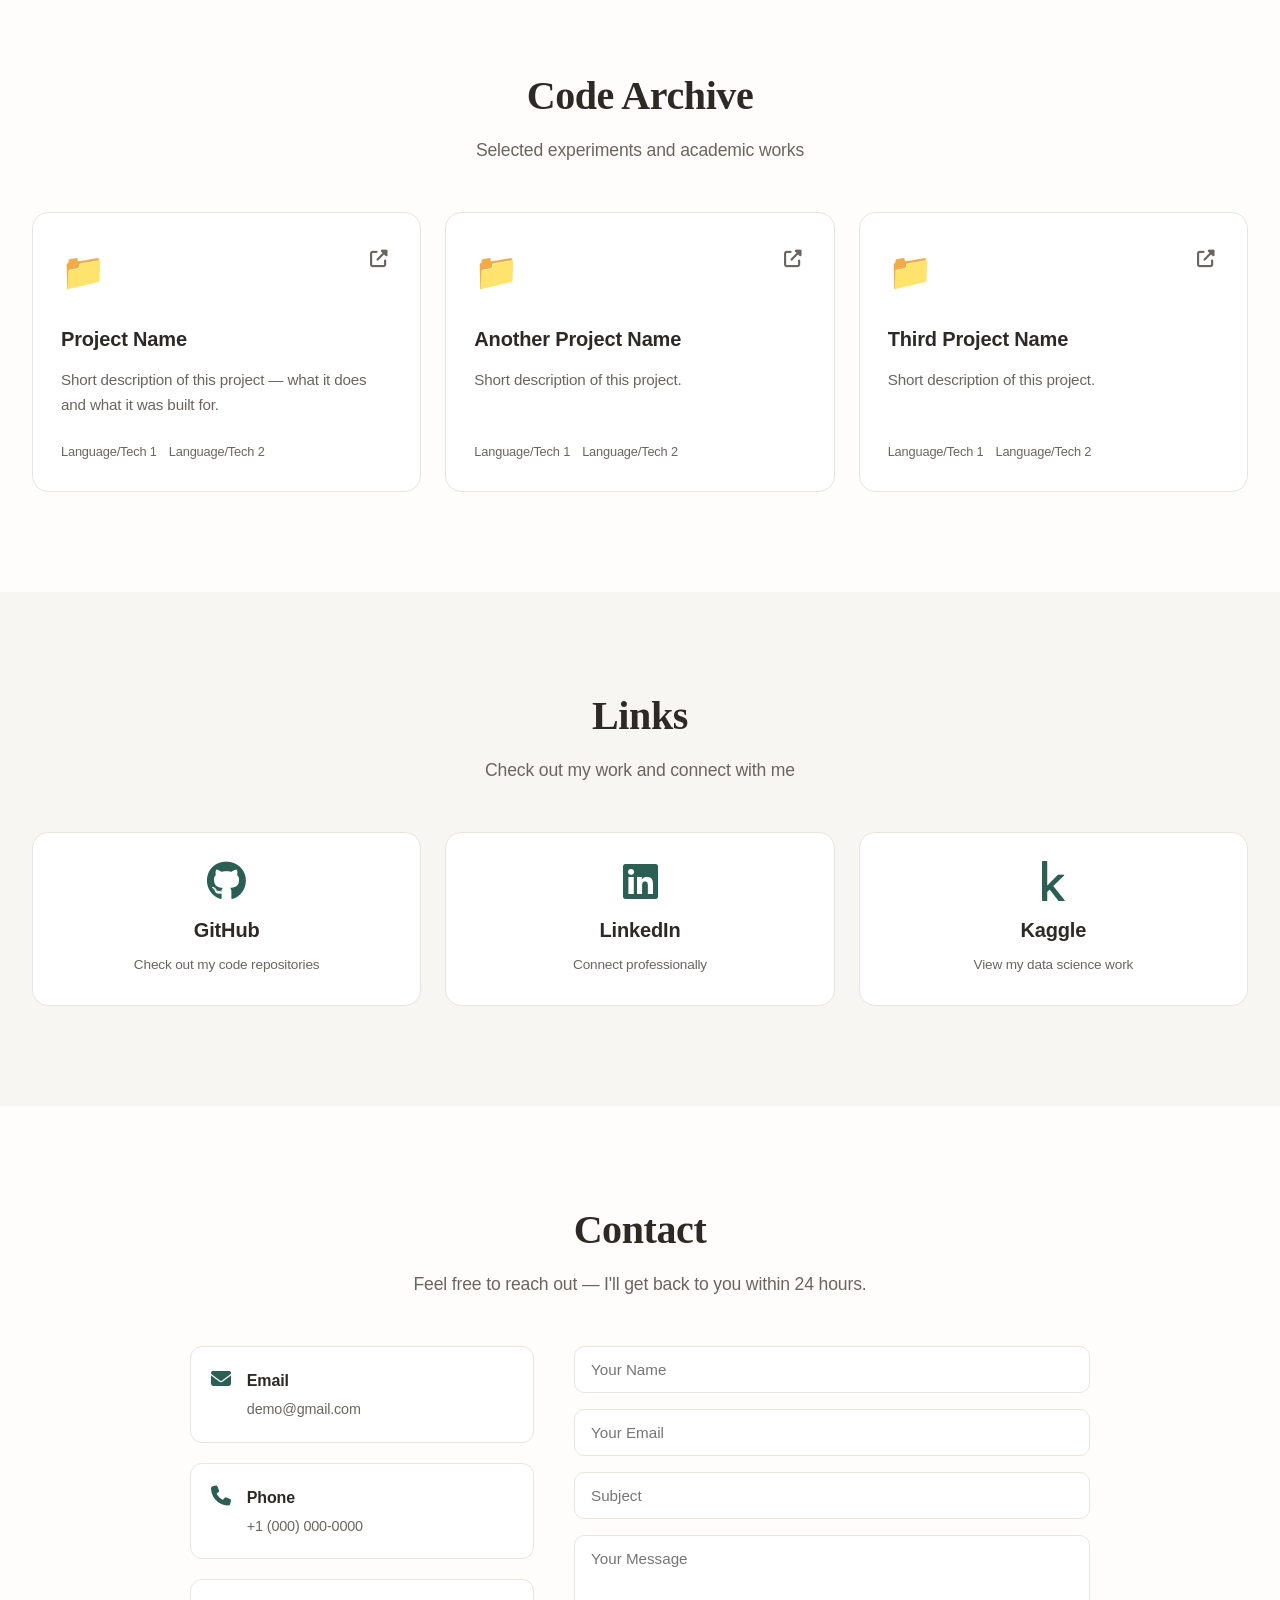
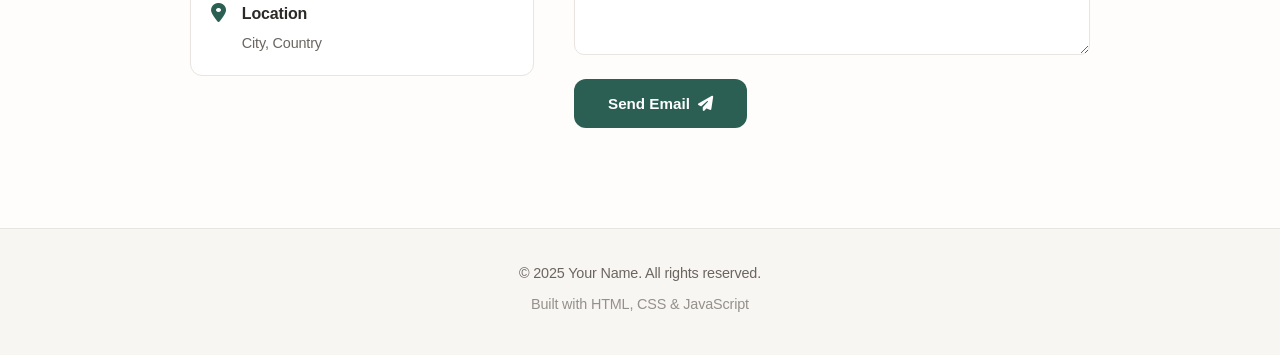
==== commit 61ad241b: "Replace empty folder icons with emoji" ====
--- a/index.html
+++ b/index.html
@@ -297,7 +297,7 @@
                 <!-- ARCHIVE CARD 1 -->
                 <div class="archive-card">
                     <div class="archive-card-header">
-                        <span class="folder-icon"></span>
+                       <span class="folder-icon">📁</span>
                         <!-- TEMPLATE: Replace href with your GitHub repo URL -->
                         <a href="https://github.com/YOUR_GITHUB_USERNAME/YOUR_REPO_NAME" class="archive-link"
                             target="_blank">
@@ -318,7 +318,7 @@
                 <!-- ARCHIVE CARD 2 -->
                 <div class="archive-card">
                     <div class="archive-card-header">
-                        <span class="folder-icon"></span>
+                       <span class="folder-icon">📁</span>
                         <a href="https://github.com/YOUR_GITHUB_USERNAME/YOUR_REPO_NAME_2" class="archive-link"
                             target="_blank">
                             <i class="fas fa-external-link-alt"></i>
@@ -335,7 +335,7 @@
                 <!-- ARCHIVE CARD 3 -->
                 <div class="archive-card">
                     <div class="archive-card-header">
-                        <span class="folder-icon"></span>
+                       <span class="folder-icon">📁</span>
                         <a href="https://github.com/YOUR_GITHUB_USERNAME/YOUR_REPO_NAME_3" class="archive-link"
                             target="_blank">
                             <i class="fas fa-external-link-alt"></i>
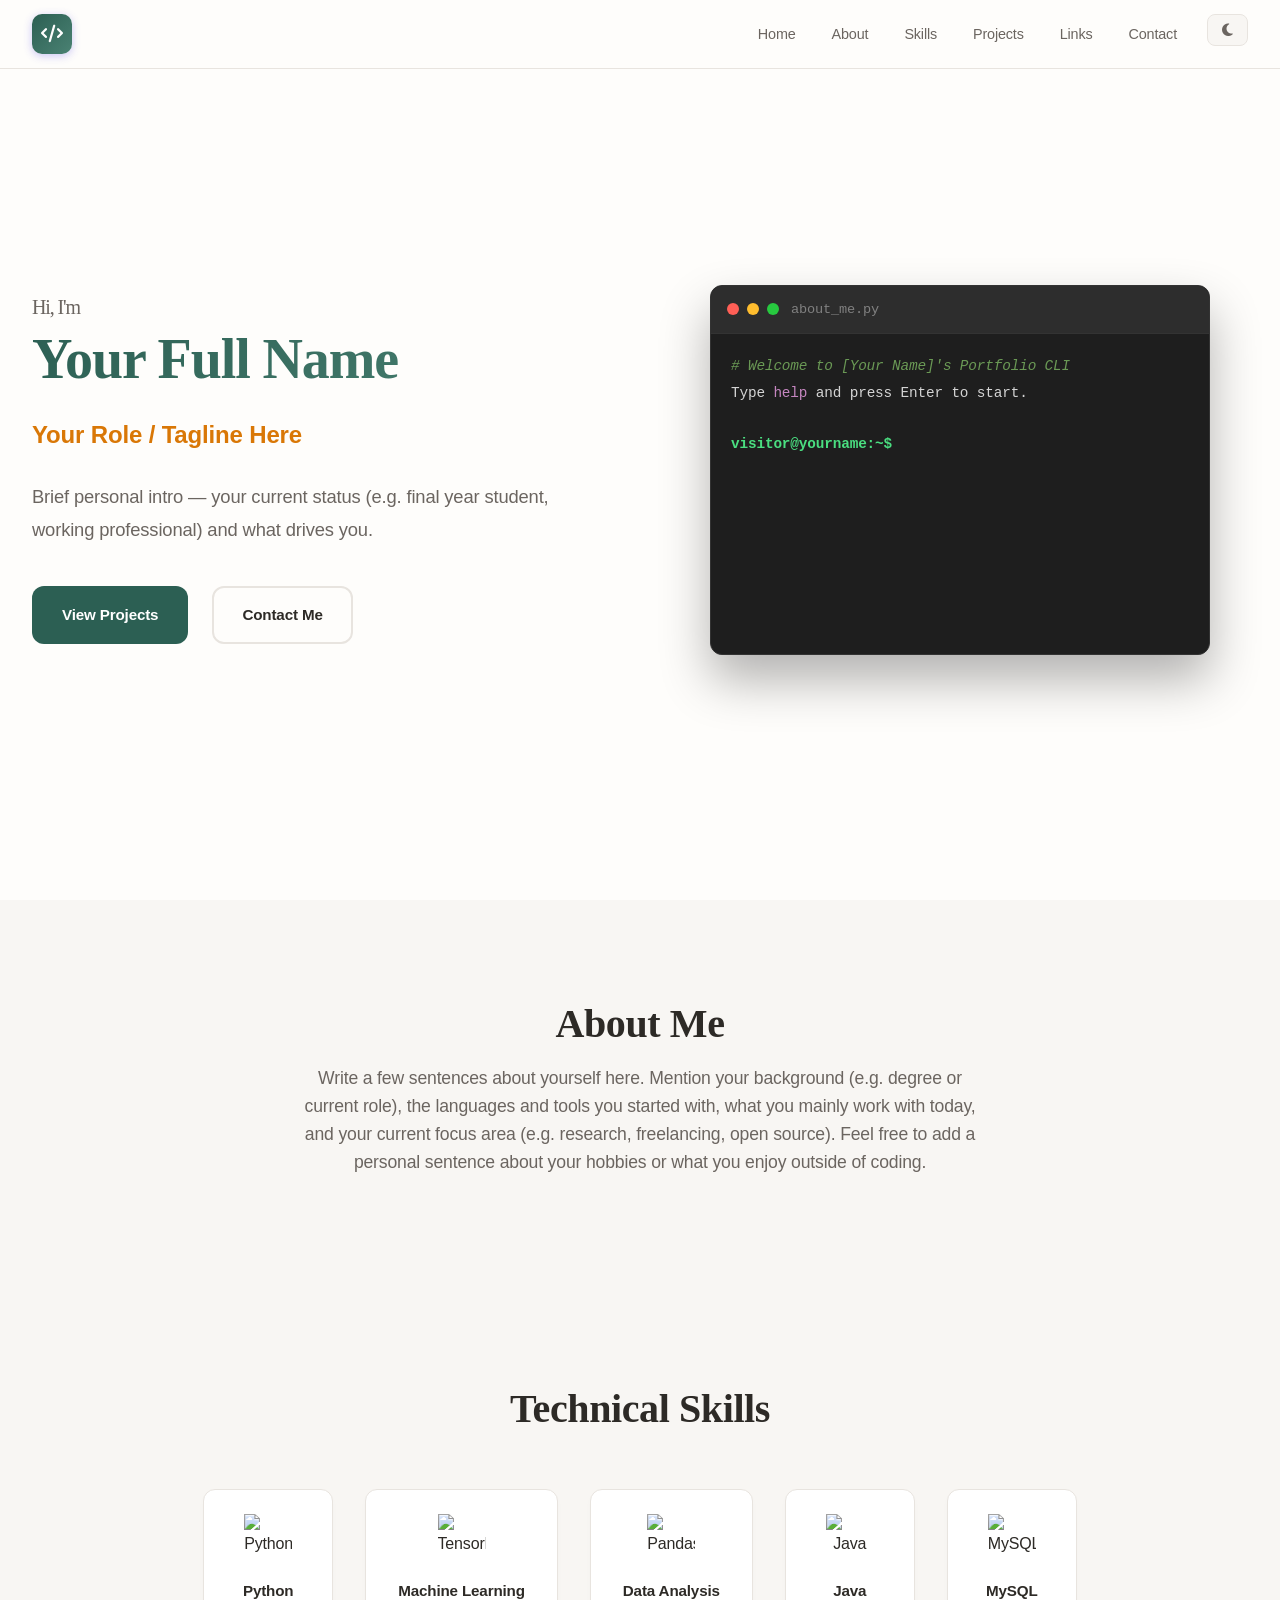
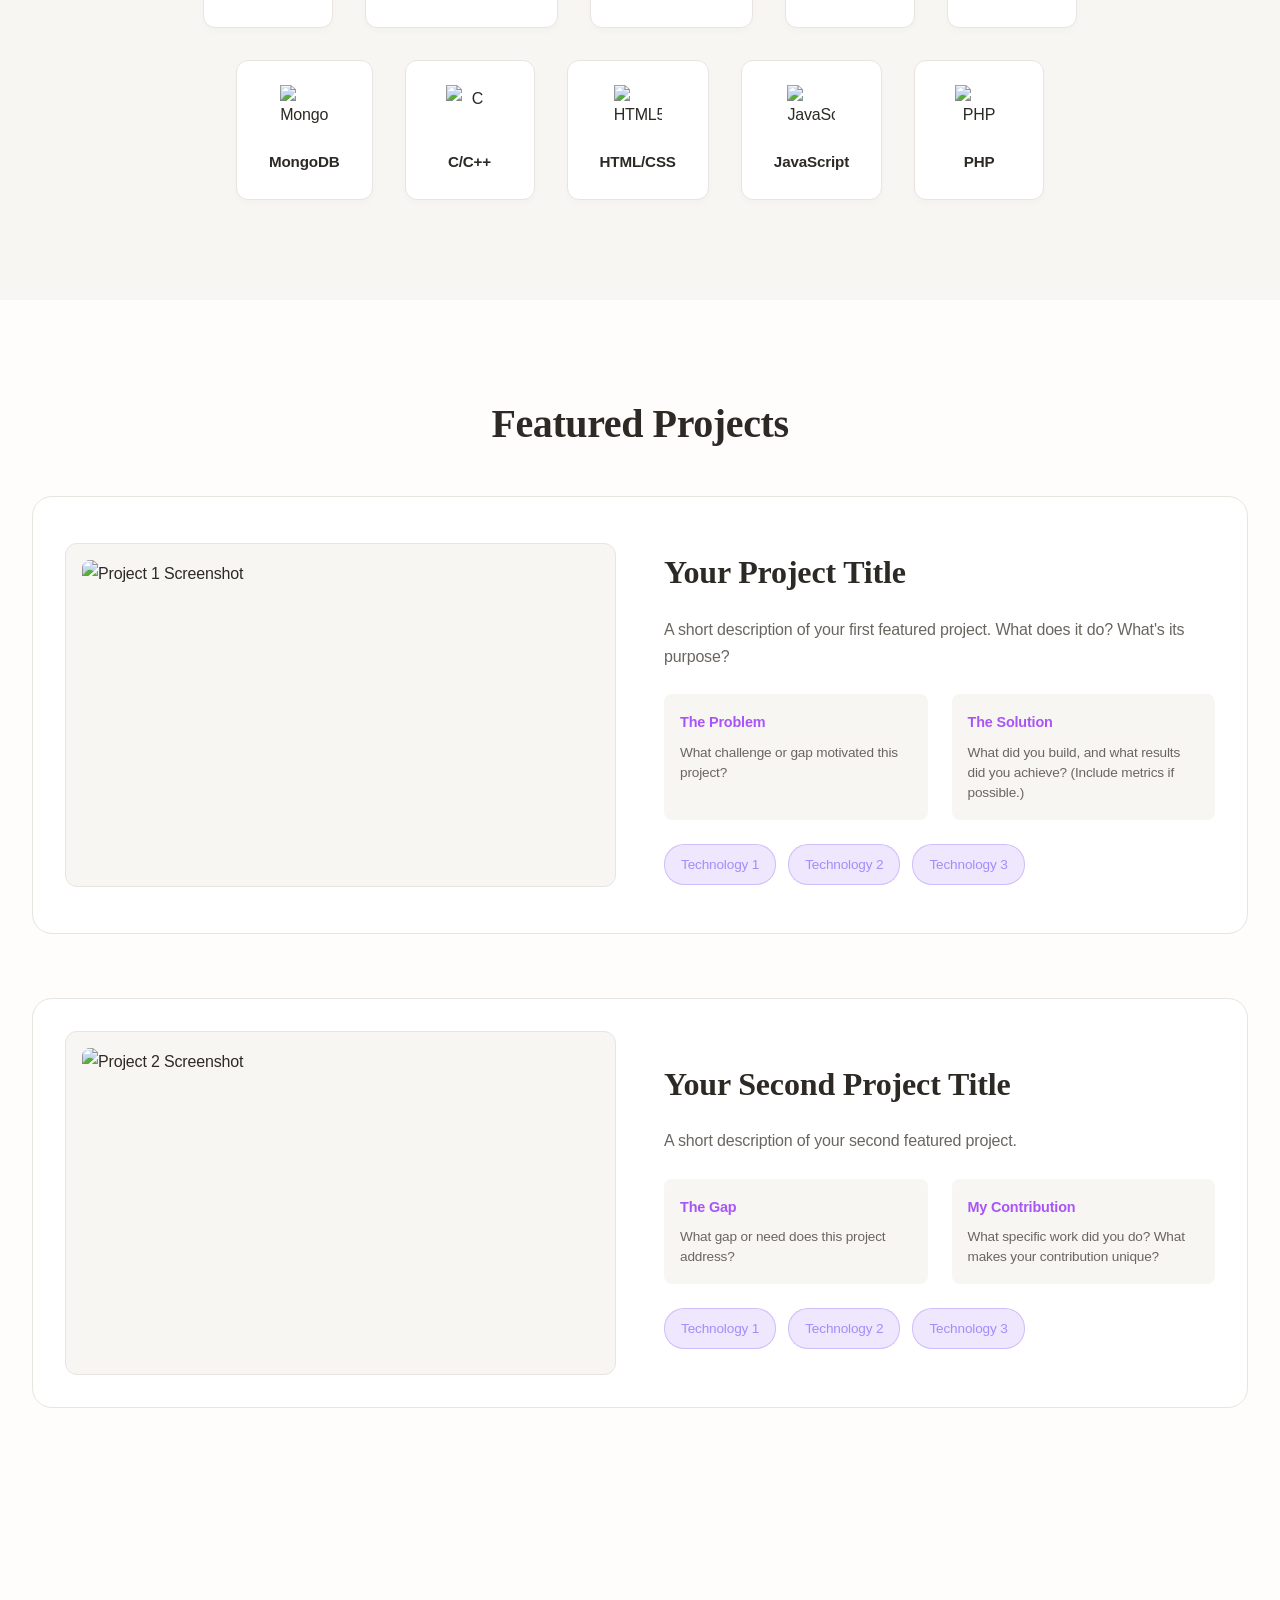
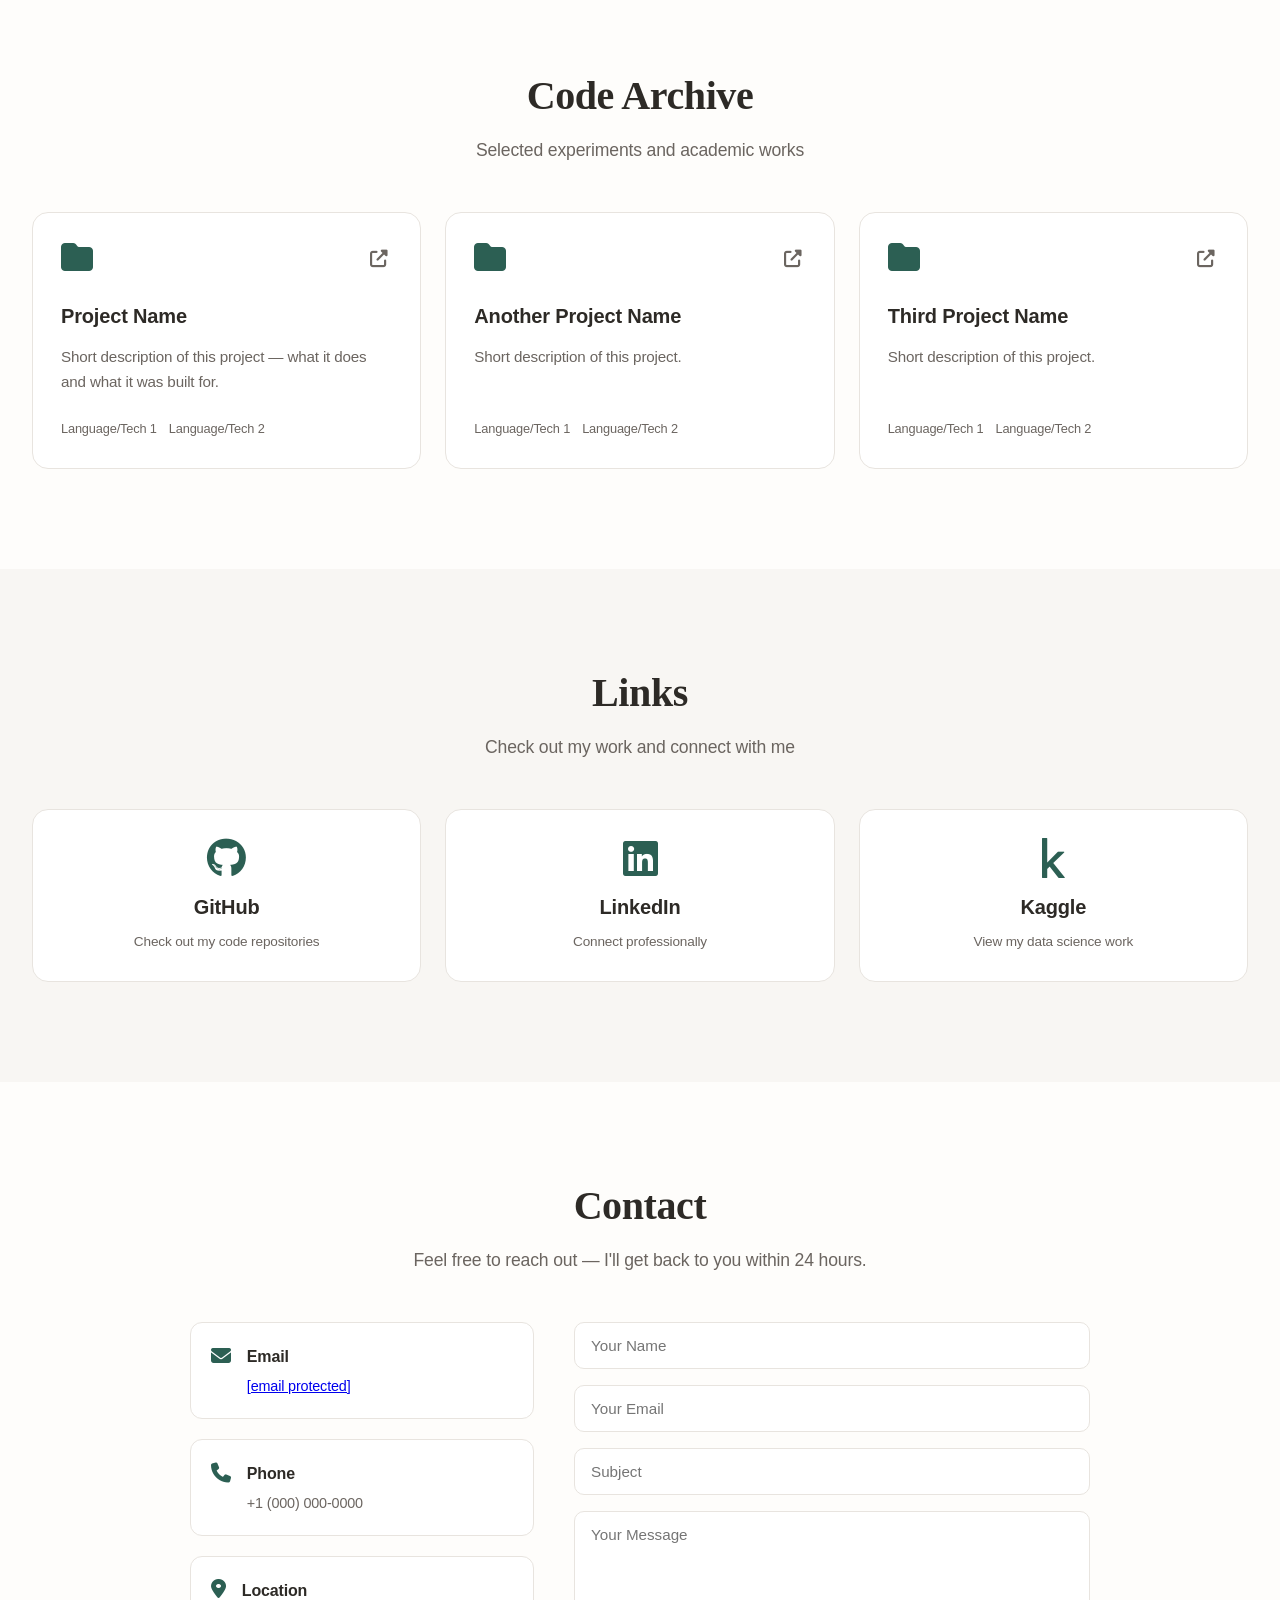
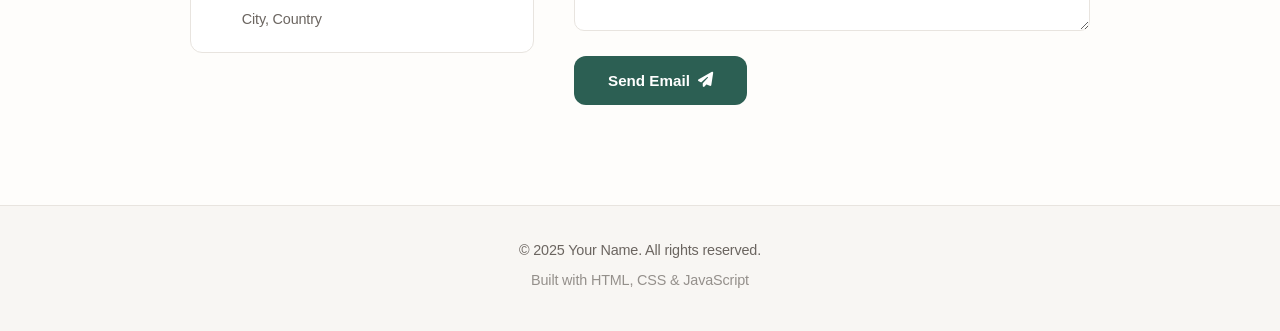
==== commit 454e8f69: "Update project images and icons in index.html" ====
--- a/index.html
+++ b/index.html
@@ -220,7 +220,7 @@
                 <div class="project-preview">
                     <!-- TEMPLATE: Replace with your project's image file or URL.
                          Ideal size: ~600×400px. Use a diagram, screenshot, or mockup. -->
-                    <img src="demo.jpg" alt="Project 1 Screenshot" class="project-image">
+                    <img src="project1_image.png" alt="Project 1 Screenshot" class="project-image">
                 </div>
                 <div class="project-details">
                     <!-- TEMPLATE: Replace with your project title -->
@@ -254,7 +254,7 @@
             <div class="project-showcase">
                 <div class="project-preview">
                     <!-- TEMPLATE: Replace with your second project's image -->
-                    <img src="demoo.jpg" alt="Project 2 Screenshot" class="project-image">
+                    <img src="project2_image.png" alt="Project 2 Screenshot" class="project-image">
                 </div>
                 <div class="project-details">
                     <!-- TEMPLATE: Replace with your second project title -->
@@ -297,7 +297,7 @@
                 <!-- ARCHIVE CARD 1 -->
                 <div class="archive-card">
                     <div class="archive-card-header">
-                       <span class="folder-icon">📁</span>
+                        <i class="fas fa-folder" style="font-size:2rem; color:var(--primary-color);"></i>
                         <!-- TEMPLATE: Replace href with your GitHub repo URL -->
                         <a href="https://github.com/YOUR_GITHUB_USERNAME/YOUR_REPO_NAME" class="archive-link"
                             target="_blank">
@@ -318,7 +318,7 @@
                 <!-- ARCHIVE CARD 2 -->
                 <div class="archive-card">
                     <div class="archive-card-header">
-                       <span class="folder-icon">📁</span>
+                        <i class="fas fa-folder" style="font-size:2rem; color:var(--primary-color);"></i>
                         <a href="https://github.com/YOUR_GITHUB_USERNAME/YOUR_REPO_NAME_2" class="archive-link"
                             target="_blank">
                             <i class="fas fa-external-link-alt"></i>
@@ -335,7 +335,7 @@
                 <!-- ARCHIVE CARD 3 -->
                 <div class="archive-card">
                     <div class="archive-card-header">
-                       <span class="folder-icon">📁</span>
+                        <i class="fas fa-folder" style="font-size:2rem; color:var(--primary-color);"></i>
                         <a href="https://github.com/YOUR_GITHUB_USERNAME/YOUR_REPO_NAME_3" class="archive-link"
                             target="_blank">
                             <i class="fas fa-external-link-alt"></i>
@@ -404,7 +404,8 @@
                         <div>
                             <h3>Email</h3>
                             <!-- TEMPLATE: Replace with your email address -->
-                            <p>demo@gmail.com</p>      </div>
+                            <p><a href="/cdn-cgi/l/email-protection" class="__cf_email__" data-cfemail="80f9eff5f2aee5ede1e9ecc0e5f8e1edf0ece5aee3efed">[email&#160;protected]</a></p>
+                        </div>
                     </div>
 
                     <div class="info-item">
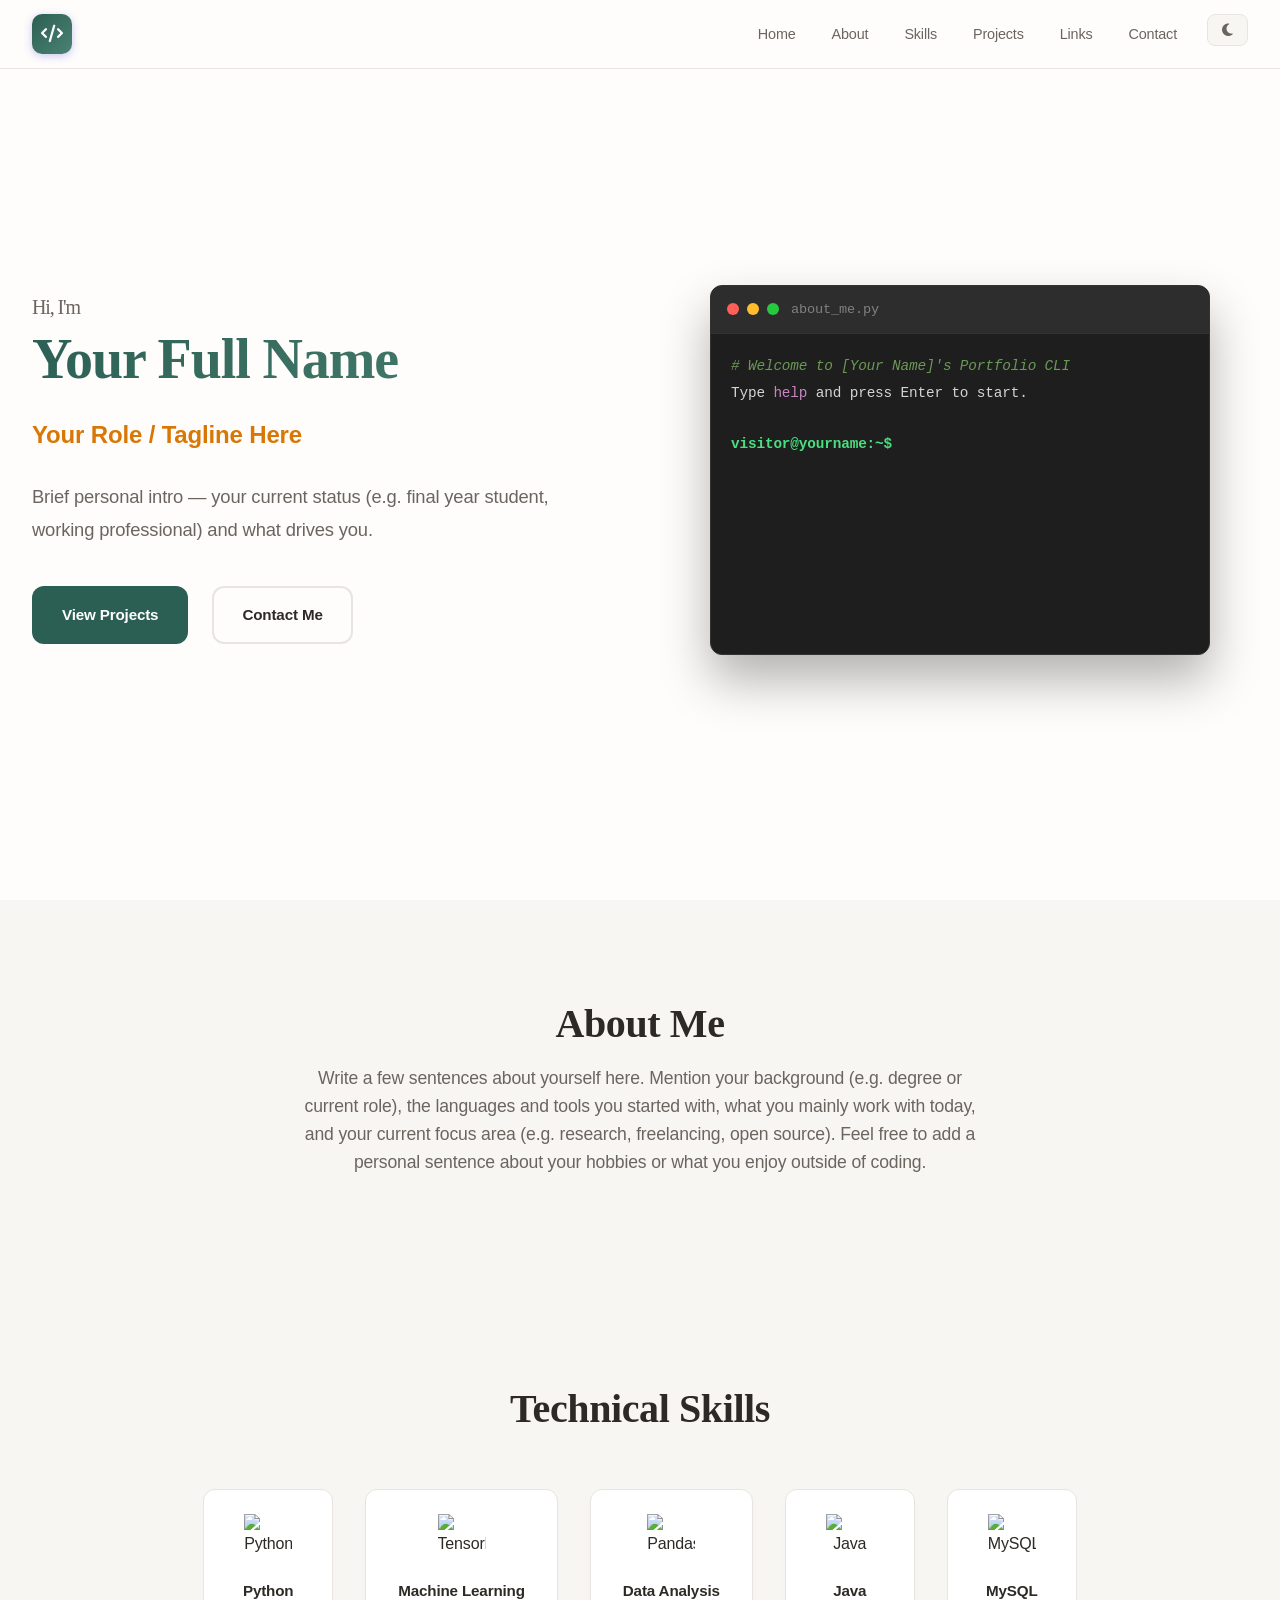
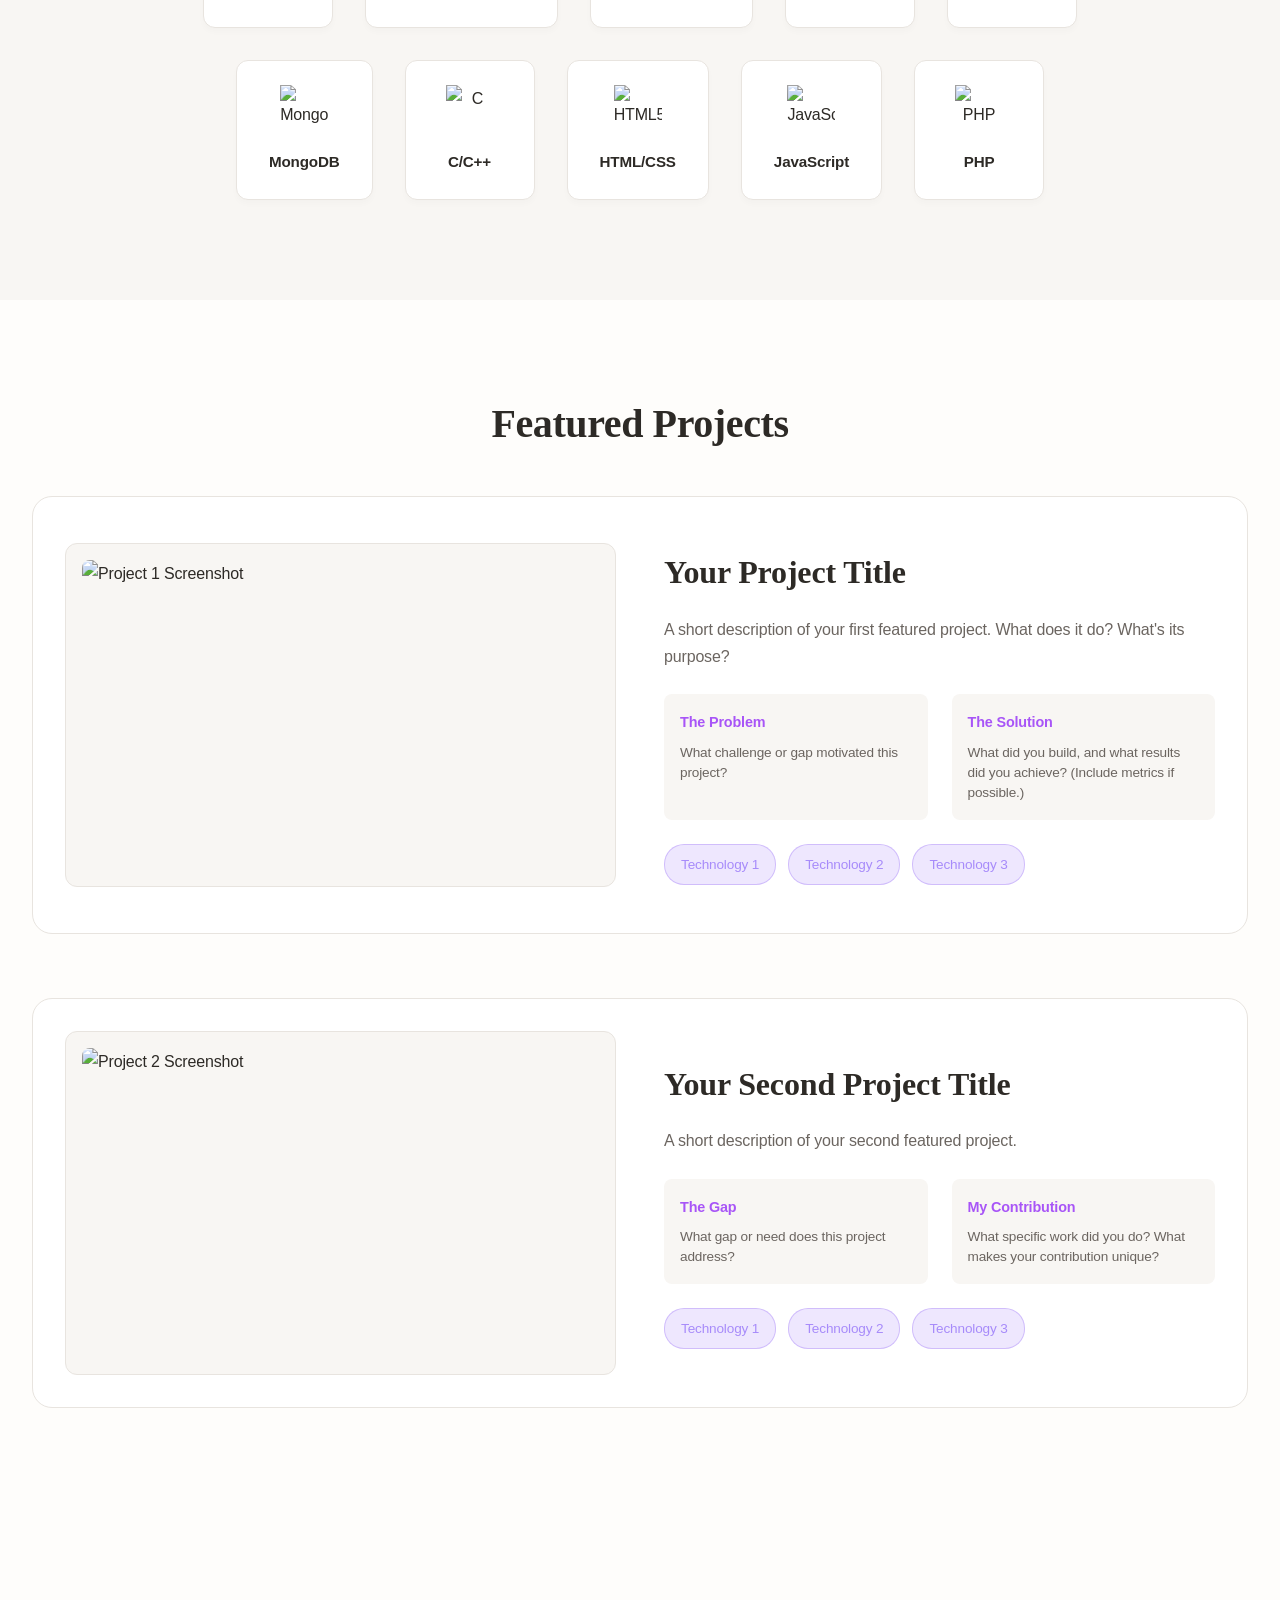
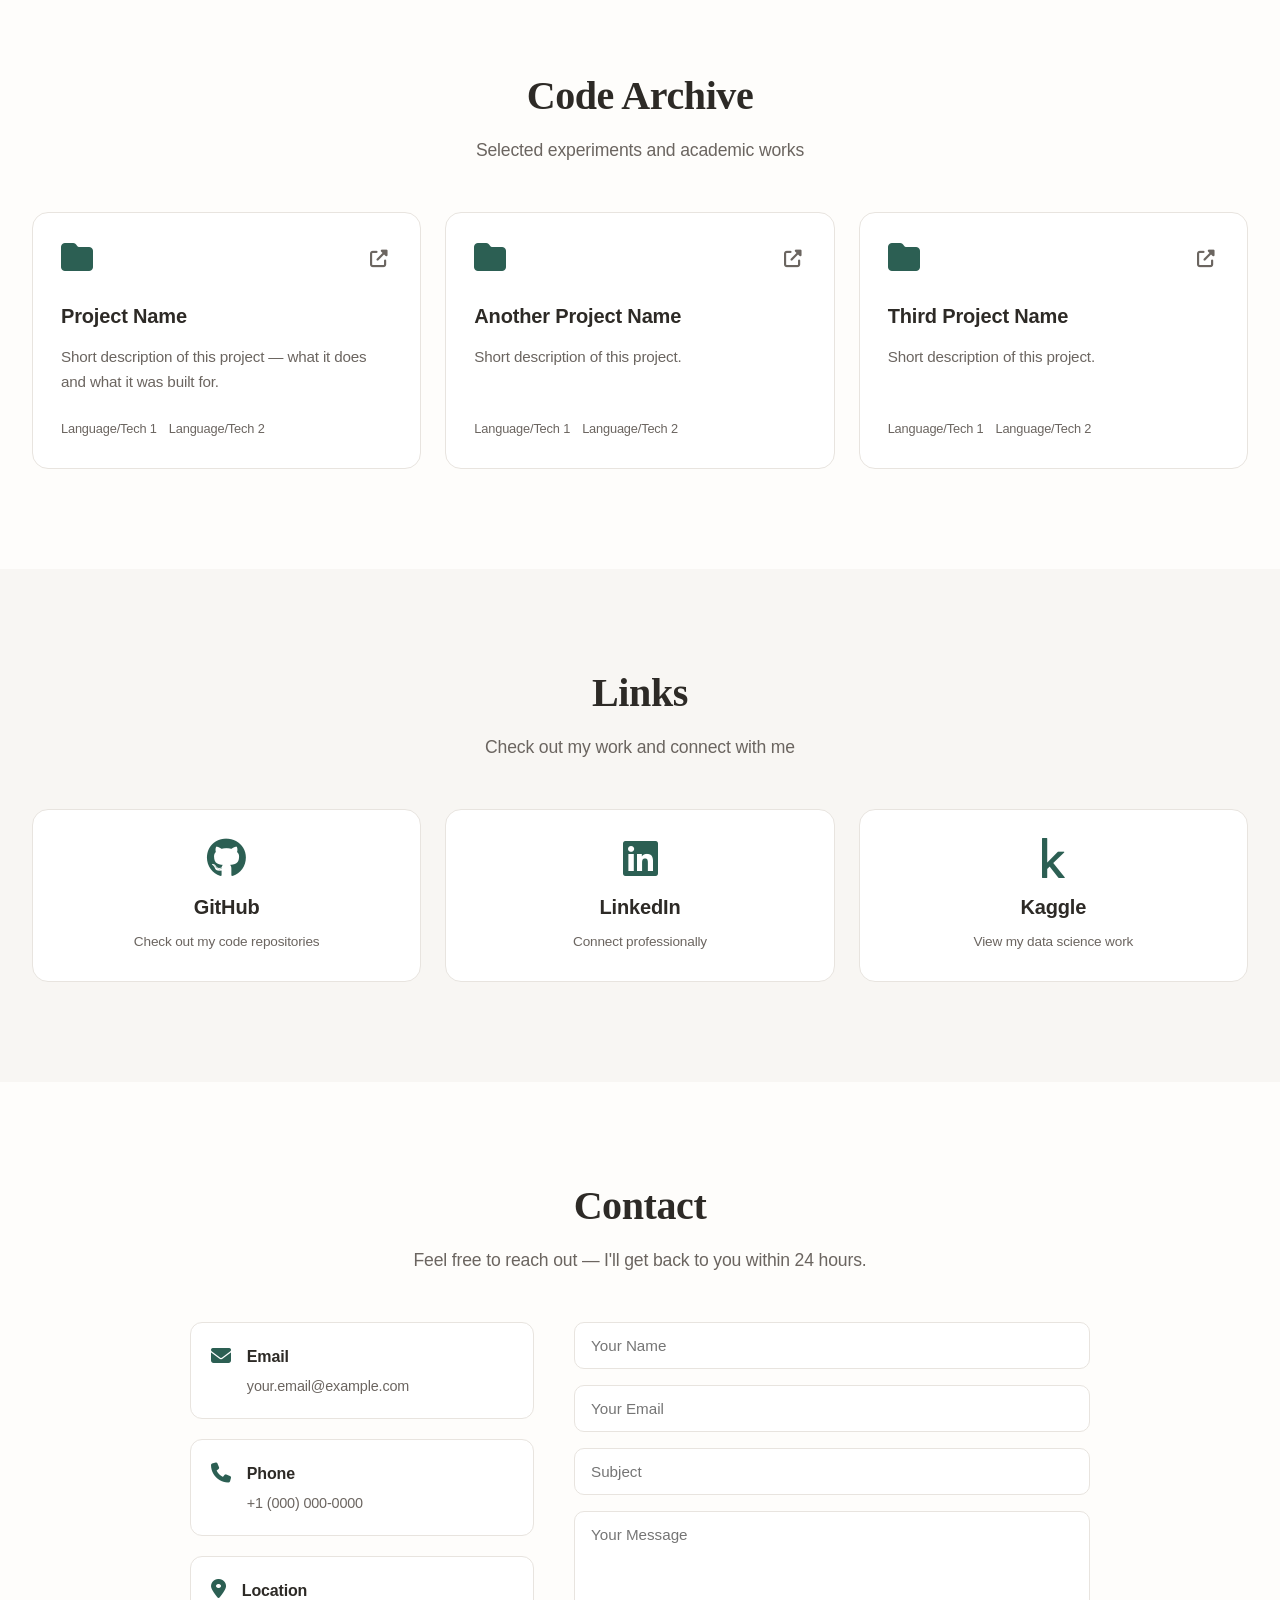
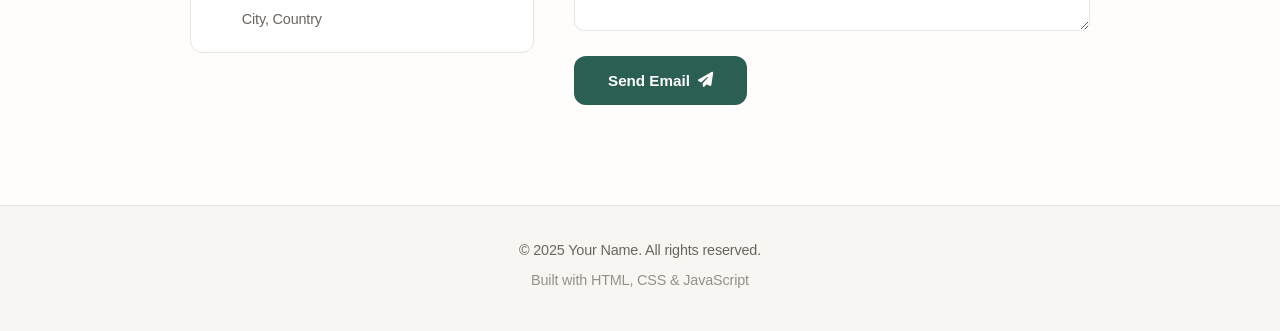
==== commit 95351ed2: "Remove Vercel connections, fix Cloudflare artifacts, and restore truncated HTML - Remove Vercel depl" ====
--- a/index.html
+++ b/index.html
@@ -404,7 +404,7 @@
                         <div>
                             <h3>Email</h3>
                             <!-- TEMPLATE: Replace with your email address -->
-                            <p><a href="/cdn-cgi/l/email-protection" class="__cf_email__" data-cfemail="80f9eff5f2aee5ede1e9ecc0e5f8e1edf0ece5aee3efed">[email&#160;protected]</a></p>
+                            <p>your.email@example.com</p>
                         </div>
                     </div>
 
@@ -469,7 +469,7 @@
         </div>
     </footer>
 
-    <script data-cfasync="false" src="/cdn-cgi/scripts/5c5dd728/cloudflare-static/email-decode.min.js"></script><script>
+    <script>
         document.getElementById("contact-form").addEventListener("submit", function (event) {
             event.preventDefault();
 
@@ -519,4 +519,14 @@
                 formStatus.style.backgroundColor = "#d4edda";
                 formStatus.style.color = "#155724";
                 formStatus.style.border = "1px solid #c3e6cb";
-                formStatus.inner
+                formStatus.innerHTML = '<i class="fas fa-check-circle"></i> Email sent successfully!';
+                document.getElementById("contact-form").reset();
+            }
+        });
+    </script>
+
+    <script src="script.js"></script>
+
+</body>
+
+</html>
--- a/style.css
+++ b/style.css
@@ -205,6 +205,8 @@
     font-family: inherit;
     font-weight: 500;
     padding: 0.5rem 0.875rem;
+    position: relative;
+    z-index: 1001;
 }
 
 .theme-toggle span {
@@ -232,14 +234,15 @@
     border-radius: 2px;
 }
 
+/* FIX: particles z-index lowered from 999 to 0 so it never blocks clicks */
 #particles-js {
     position: fixed;
     width: 100%;
     height: 100%;
     top: 0;
     left: 0;
-    z-index: 999; 
-    background-color: transparent; 
+    z-index: 0;
+    background-color: transparent;
     pointer-events: none;
 }
 
@@ -279,44 +282,6 @@
     align-items: center;
     justify-content: center;
     position: relative;
-}
-
-.floating-shapes {
-    position: relative;
-    width: 100%;
-    max-width: 400px;
-    height: 400px;
-}
-
-.shape {
-    position: absolute;
-    border-radius: 50%;
-    opacity: 0.6;
-}
-
-.shape-1 {
-    width: 250px;
-    height: 250px;
-    background: var(--gradient-1);
-    top: 50%;
-    left: 50%;
-    transform: translate(-50%, -50%);
-}
-
-.shape-2 {
-    width: 180px;
-    height: 180px;
-    background: var(--gradient-2);
-    top: 20%;
-    right: 10%;
-}
-
-.shape-3 {
-    width: 120px;
-    height: 120px;
-    background: linear-gradient(135deg, #4facfe 0%, #00f2fe 100%);
-    bottom: 15%;
-    left: 15%;
 }
 
 .terminal-window {
@@ -350,47 +315,27 @@
     width: 12px;
     height: 12px;
     border-radius: 50%;
+    animation: buttonPulse 2s ease-in-out infinite;
 }
 
 .terminal-buttons .close {
     background: #ff5f56;
+    animation-delay: 0s;
 }
 
 .terminal-buttons .minimize {
     background: #ffbd2e;
+    animation-delay: 0.3s;
 }
 
 .terminal-buttons .maximize {
     background: #27c93f;
-}
-
-.terminal-buttons span {
-    animation: buttonPulse 2s ease-in-out infinite;
-}
-
-.terminal-buttons .close {
-    animation-delay: 0s;
-}
-
-.terminal-buttons .minimize {
-    animation-delay: 0.3s;
-}
-
-.terminal-buttons .maximize {
     animation-delay: 0.6s;
 }
 
 @keyframes buttonPulse {
-    0%,
-    100% {
-        transform: scale(1);
-        opacity: 1;
-    }
-
-    50% {
-        transform: scale(1.1);
-        opacity: 0.8;
-    }
+    0%, 100% { transform: scale(1); opacity: 1; }
+    50% { transform: scale(1.1); opacity: 0.8; }
 }
 
 .terminal-title {
@@ -409,32 +354,24 @@
     scroll-behavior: smooth;
 }
 
-.terminal-body::-webkit-scrollbar {
-    width: 6px;
-}
-.terminal-body::-webkit-scrollbar-thumb {
-    background: #444; 
-    border-radius: 3px;
-}
-.terminal-body::-webkit-scrollbar-thumb:hover {
-    background: #555; 
-}
-.terminal-body::-webkit-scrollbar-track {
-    background: #1e1e1e;
-}
-
+.terminal-body::-webkit-scrollbar { width: 6px; }
+.terminal-body::-webkit-scrollbar-thumb { background: #444; border-radius: 3px; }
+.terminal-body::-webkit-scrollbar-thumb:hover { background: #555; }
+.terminal-body::-webkit-scrollbar-track { background: #1e1e1e; }
+
+/* FIX: only animate initial static lines, not dynamically added ones */
 .terminal-line {
     margin-bottom: 2px;
     word-wrap: break-word;
-}
-
-.terminal-line.indent {
-    margin-left: 20px;
-}
-
-.terminal-line.indent-2 {
-    margin-left: 40px;
-}
+    opacity: 1;
+}
+
+.terminal-line.animate-in {
+    animation: fadeInLine 0.5s ease forwards;
+}
+
+.terminal-line.indent { margin-left: 20px; }
+.terminal-line.indent-2 { margin-left: 40px; }
 
 .input-line {
     display: flex;
@@ -442,41 +379,14 @@
     width: 100%;
 }
 
-.t-keyword {
-    color: #c586c0;
-}
-
-.t-class {
-    color: #4ec9b0;
-}
-
-.t-function {
-    color: #dcdcaa;
-}
-
-.t-string {
-    color: #ce9178;
-}
-
-.t-self {
-    color: #569cd6;
-}
-
-.t-path {
-    color: #4ade80;
-    margin-right: 10px;
-    font-weight: bold;
-    flex-shrink: 0;
-}
-
-.t-comment {
-    color: #6a9955;
-    font-style: italic;
-}
-
-.t-error {
-    color: #ef4444;
-}
+.t-keyword { color: #c586c0; }
+.t-class { color: #4ec9b0; }
+.t-function { color: #dcdcaa; }
+.t-string { color: #ce9178; }
+.t-self { color: #569cd6; }
+.t-path { color: #4ade80; margin-right: 10px; font-weight: bold; flex-shrink: 0; }
+.t-comment { color: #6a9955; font-style: italic; }
+.t-error { color: #ef4444; }
 
 #terminal-input {
     background: transparent;
@@ -486,7 +396,7 @@
     font-size: 0.9rem;
     flex-grow: 1;
     outline: none;
-    caret-color: #4ade80; 
+    caret-color: #4ade80;
 }
 
 .terminal-window:hover {
@@ -495,31 +405,13 @@
 }
 
 @keyframes terminalFloat {
-    0%,
-    100% {
-        transform: translateY(0px);
-    }
-
-    50% {
-        transform: translateY(-10px);
-    }
-}
-
-.terminal-line {
-    opacity: 0;
-    animation: fadeInLine 0.5s ease forwards;
+    0%, 100% { transform: translateY(0px); }
+    50% { transform: translateY(-10px); }
 }
 
 @keyframes fadeInLine {
-    from {
-        opacity: 0;
-        transform: translateX(-10px);
-    }
-
-    to {
-        opacity: 1;
-        transform: translateX(0);
-    }
+    from { opacity: 0; transform: translateX(-10px); }
+    to { opacity: 1; transform: translateX(0); }
 }
 
 .home-title {
@@ -563,8 +455,6 @@
     margin-bottom: 2.5rem;
     line-height: 1.8;
     max-width: 600px;
-    margin-left: auto;  
-    margin-right: auto; 
 }
 
 .home-buttons {
@@ -573,24 +463,6 @@
     justify-content: flex-start;
     flex-wrap: wrap;
     margin-top: 2rem;
-}
-
-@media (max-width: 768px) {
-    .home-buttons {
-        justify-content: center;
-    }
-}
-
-@keyframes fadeSlideUp {
-    from {
-        opacity: 0;
-        transform: translateY(20px);
-    }
-
-    to {
-        opacity: 1;
-        transform: translateY(0);
-    }
 }
 
 .btn {
@@ -677,9 +549,7 @@
     margin-right: auto;
 }
 
-.about {
-    background: var(--bg-secondary);
-}
+.about { background: var(--bg-secondary); }
 
 .skills {
     background: var(--bg-secondary);
@@ -736,9 +606,7 @@
     filter: blur(8px);
 }
 
-.skill-card:hover::before {
-    opacity: 0.4;
-}
+.skill-card:hover::before { opacity: 0.4; }
 
 .skill-card img {
     width: 48px;
@@ -748,9 +616,7 @@
     transition: transform 0.3s ease;
 }
 
-.skill-card:hover img {
-    transform: scale(1.1);
-}
+.skill-card:hover img { transform: scale(1.1); }
 
 .skill-card span {
     display: block;
@@ -759,24 +625,7 @@
     color: var(--text-primary);
 }
 
-@media (max-width: 768px) {
-    .skills-row {
-        gap: 1rem;
-    }
-
-    .skill-card {
-        padding: 1rem;
-        min-width: 110px;
-    }
-
-    .skills .section-title {
-        margin-bottom: 2.5rem;
-    }
-}
-
-.featured-project {
-    background: var(--bg-primary);
-}
+.featured-project { background: var(--bg-primary); }
 
 .project-showcase {
     background: var(--card-bg);
@@ -811,31 +660,9 @@
     transition: transform 0.3s ease;
 }
 
-.project-preview:hover .project-image {
-    transform: scale(1.02);
-}
-
-.preview-placeholder {
-    display: flex;
-    flex-direction: column;
-    align-items: center;
-    gap: 1rem;
-    color: #666;
-}
-
-.preview-placeholder i {
-    font-size: 3rem;
-    color: #4ade80;
-}
-
-.preview-placeholder span {
-    font-size: 0.9rem;
-    color: #888;
-}
-
-.project-details {
-    padding: 1rem 0;
-}
+.project-preview:hover .project-image { transform: scale(1.02); }
+
+.project-details { padding: 1rem 0; }
 
 .project-title {
     font-size: 2rem;
@@ -895,14 +722,8 @@
     border: 1px solid rgba(139, 92, 246, 0.3);
 }
 
-.code-archive {
-    background: var(--bg-primary);
-}
-
-.archive-subtitle {
-    color: var(--text-secondary);
-    font-weight: 500;
-}
+.code-archive { background: var(--bg-primary); }
+.archive-subtitle { color: var(--text-secondary); font-weight: 500; }
 
 .archive-grid {
     display: grid;
@@ -935,10 +756,6 @@
     margin-bottom: 1.25rem;
 }
 
-.folder-icon {
-    font-size: 2.25rem;
-}
-
 .archive-link {
     color: var(--text-secondary);
     font-size: 1.1rem;
@@ -946,9 +763,7 @@
     padding: 0.25rem;
 }
 
-.archive-link:hover {
-    color: var(--primary-color);
-}
+.archive-link:hover { color: var(--primary-color); }
 
 .archive-card h3 {
     font-size: 1.25rem;
@@ -978,9 +793,7 @@
     font-weight: 500;
 }
 
-.links {
-    background: var(--bg-secondary);
-}
+.links { background: var(--bg-secondary); }
 
 .links-grid {
     display: grid;
@@ -1011,19 +824,10 @@
     color: var(--primary-color);
 }
 
-.link-card h3 {
-    font-size: 1.25rem;
-    margin-bottom: 0.4rem;
-}
-
-.link-card p {
-    color: var(--text-secondary);
-    font-size: 0.85rem;
-}
-
-.contact {
-    background: var(--bg-primary);
-}
+.link-card h3 { font-size: 1.25rem; margin-bottom: 0.4rem; }
+.link-card p { color: var(--text-secondary); font-size: 0.85rem; }
+
+.contact { background: var(--bg-primary); }
 
 .contact-content {
     max-width: 900px;
@@ -1050,9 +854,7 @@
     transition: border-color 0.2s ease;
 }
 
-.info-item:hover {
-    border-color: var(--primary-color);
-}
+.info-item:hover { border-color: var(--primary-color); }
 
 .info-item i {
     font-size: 1.25rem;
@@ -1060,16 +862,8 @@
     margin-top: 0.15rem;
 }
 
-.info-item h3 {
-    font-size: 1rem;
-    margin-bottom: 0.2rem;
-    color: var(--text-primary);
-}
-
-.info-item p {
-    color: var(--text-secondary);
-    font-size: 0.9rem;
-}
+.info-item h3 { font-size: 1rem; margin-bottom: 0.2rem; color: var(--text-primary); }
+.info-item p { color: var(--text-secondary); font-size: 0.9rem; }
 
 .contact-form {
     display: flex;
@@ -1096,15 +890,8 @@
     border-color: var(--primary-color);
 }
 
-.form-group textarea {
-    resize: vertical;
-    min-height: 120px;
-}
-
-.btn-submit {
-    align-self: flex-start;
-    padding: 0.875rem 2rem;
-}
+.form-group textarea { resize: vertical; min-height: 120px; }
+.btn-submit { align-self: flex-start; padding: 0.875rem 2rem; }
 
 .footer {
     background: var(--bg-secondary);
@@ -1115,27 +902,12 @@
     z-index: 1;
 }
 
-.footer p {
-    color: var(--text-secondary);
-    margin-bottom: 0.4rem;
-    font-size: 0.9rem;
-}
-
-.footer-note {
-    font-size: 0.85rem;
-    opacity: 0.7;
-}
+.footer p { color: var(--text-secondary); margin-bottom: 0.4rem; font-size: 0.9rem; }
+.footer-note { font-size: 0.85rem; opacity: 0.7; }
 
 @media (max-width: 768px) {
-    .hamburger {
-        display: flex;
-        order: 3;
-    }
-
-    .theme-toggle {
-        order: 2;
-        margin-right: 0.5rem;
-    }
+    .hamburger { display: flex; order: 3; }
+    .theme-toggle { order: 2; margin-right: 0.5rem; }
 
     .nav-menu {
         position: fixed;
@@ -1143,23 +915,17 @@
         top: 54px;
         flex-direction: column;
         background: var(--bg-primary);
-        backdrop-filter: none;
         width: 100%;
         text-align: center;
         transition: 0.3s;
         padding: 1.5rem 0;
         gap: 0.25rem;
         border-bottom: 1px solid var(--border-color);
+        z-index: 999;
     }
 
-    .nav-menu.active {
-        left: 0;
-    }
-
-    .nav-item {
-        margin: 0;
-        width: 100%;
-    }
+    .nav-menu.active { left: 0; }
+    .nav-item { margin: 0; width: 100%; }
 
     .nav-theme-toggle {
         display: block;
@@ -1168,16 +934,8 @@
         border-top: 1px solid var(--border-color);
     }
 
-    .nav-link {
-        padding: 0.75rem 1.5rem;
-        display: block;
-        border-radius: 0;
-    }
-
-    .nav-link:hover,
-    .nav-link.active {
-        background: var(--bg-secondary);
-    }
+    .nav-link { padding: 0.75rem 1.5rem; display: block; border-radius: 0; }
+    .nav-link:hover, .nav-link.active { background: var(--bg-secondary); }
 
     .theme-toggle {
         width: 100%;
@@ -1188,21 +946,11 @@
         background: transparent;
     }
 
-    .theme-toggle span {
-        display: inline;
-    }
-
-    .theme-toggle:hover {
-        background: var(--bg-secondary);
-    }
-
-    .container {
-        padding: 0 20px;
-    }
-
-    .home {
-        padding: 100px 20px 60px;
-    }
+    .theme-toggle span { display: inline; }
+    .theme-toggle:hover { background: var(--bg-secondary); }
+
+    .container { padding: 0 20px; }
+    .home { padding: 100px 20px 60px; }
 
     .home-content {
         grid-template-columns: 1fr;
@@ -1210,46 +958,13 @@
         text-align: center;
     }
 
-    .home-text {
-        text-align: center;
-    }
-
-    .terminal-window {
-        max-width: 100%;
-    }
-
-    .terminal-body {
-        font-size: 0.8rem;
-        padding: 15px;
-    }
-
-    .home-title {
-        font-size: 2.25rem;
-    }
-
-    .home-buttons {
-        justify-content: center;
-    }
-
-    .contact-content,
-    .about-grid {
-        grid-template-columns: 1fr;
-    }
-
-    .about-title {
-        text-align: center;
-    }
-
-    .about-text {
-        font-size: 1.1rem;
-        color: var(--text-secondary);
-        margin-bottom: 1.5rem;
-        line-height: 1.8;
-    }
-
-    .skills-section h3 {
-        text-align: center;
-    }
+    .home-text { text-align: center; }
+    .terminal-window { max-width: 100%; }
+    .terminal-body { font-size: 0.8rem; padding: 15px; }
+    .home-title { font-size: 2.25rem; }
+    .home-buttons { justify-content: center; }
+
+    .contact-content { grid-template-columns: 1fr; }
 
     .project-showcase {
         grid-template-columns: 1fr;
@@ -1257,18 +972,9 @@
         padding: 1.25rem;
     }
 
-    .project-info-grid {
-        grid-template-columns: 1fr;
-    }
-
-    .project-title {
-        font-size: 1.5rem;
-    }
-
-    .links-grid,
-    .archive-grid {
-        grid-template-columns: 1fr;
-    }
+    .project-info-grid { grid-template-columns: 1fr; }
+    .project-title { font-size: 1.5rem; }
+    .links-grid, .archive-grid { grid-template-columns: 1fr; }
 
     .skills-row {
         gap: 1rem;
@@ -1276,37 +982,16 @@
         grid-template-columns: repeat(2, 1fr);
     }
 
-    .skill-card {
-        padding: 1rem;
-        min-width: 0;
-        width: 100%;
-    }
-
-    section {
-        padding: 60px 0;
-    }
-
-    .section-title {
-        font-size: 1.75rem;
-    }
+    .skill-card { padding: 1rem; min-width: 0; width: 100%; }
+    section { padding: 60px 0; }
+    .section-title { font-size: 1.75rem; }
 }
 
 @media (max-width: 480px) {
-    .home-title {
-        font-size: 1.85rem;
-    }
-
-    .greeting {
-        font-size: 1rem;
-    }
-
-    .home-subtitle {
-        font-size: 1.1rem;
-    }
-
-    .home-buttons {
-        gap: 1rem;
-    }
+    .home-title { font-size: 1.85rem; }
+    .greeting { font-size: 1rem; }
+    .home-subtitle { font-size: 1.1rem; }
+    .home-buttons { gap: 1rem; }
 
     .btn {
         padding: 0.75rem 1.25rem;
@@ -1314,17 +999,8 @@
         width: 100%;
         justify-content: center;
     }
-    
-    .terminal-body {
-        font-size: 0.75rem;
-        padding: 10px;
-    }
-    
-    .t-path {
-        margin-right: 5px;
-    }
-    
-    .project-title {
-        font-size: 1.25rem;
-    }
-}
+
+    .terminal-body { font-size: 0.75rem; padding: 10px; }
+    .t-path { margin-right: 5px; }
+    .project-title { font-size: 1.25rem; }
+}
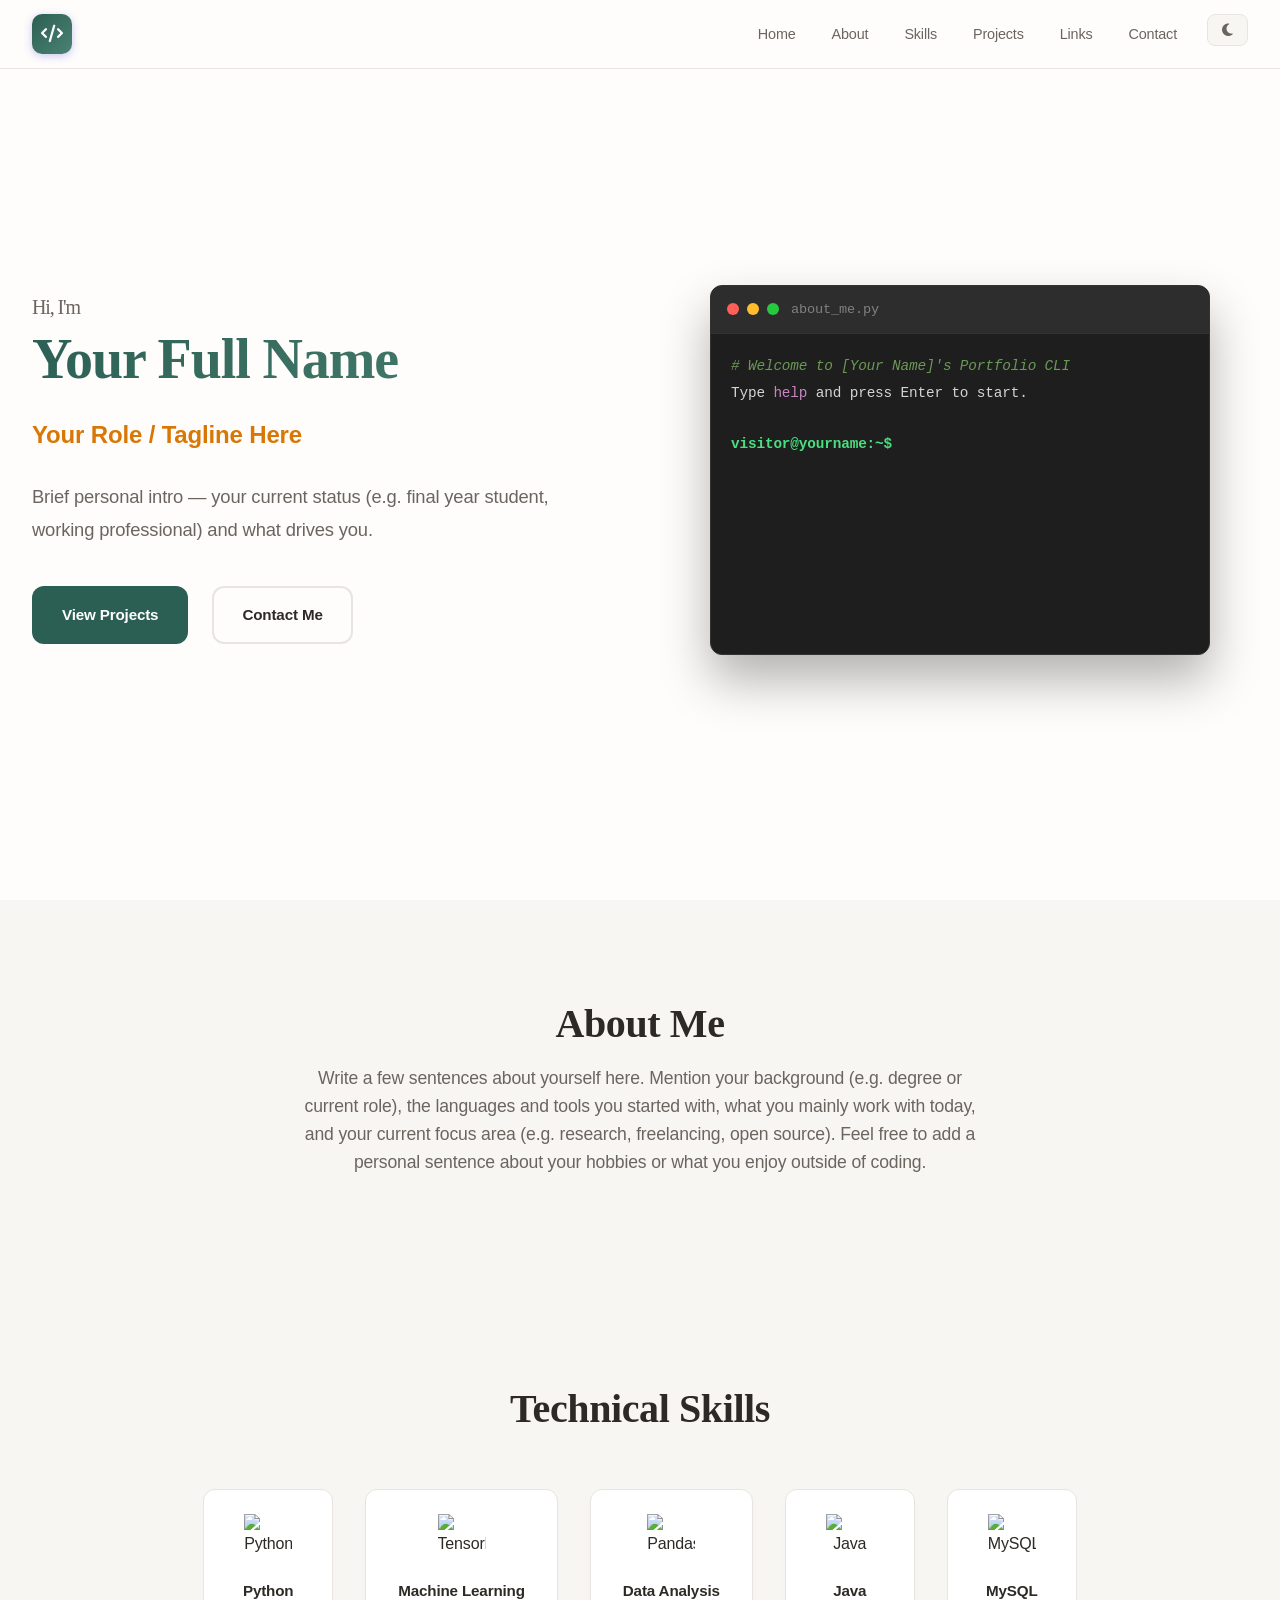
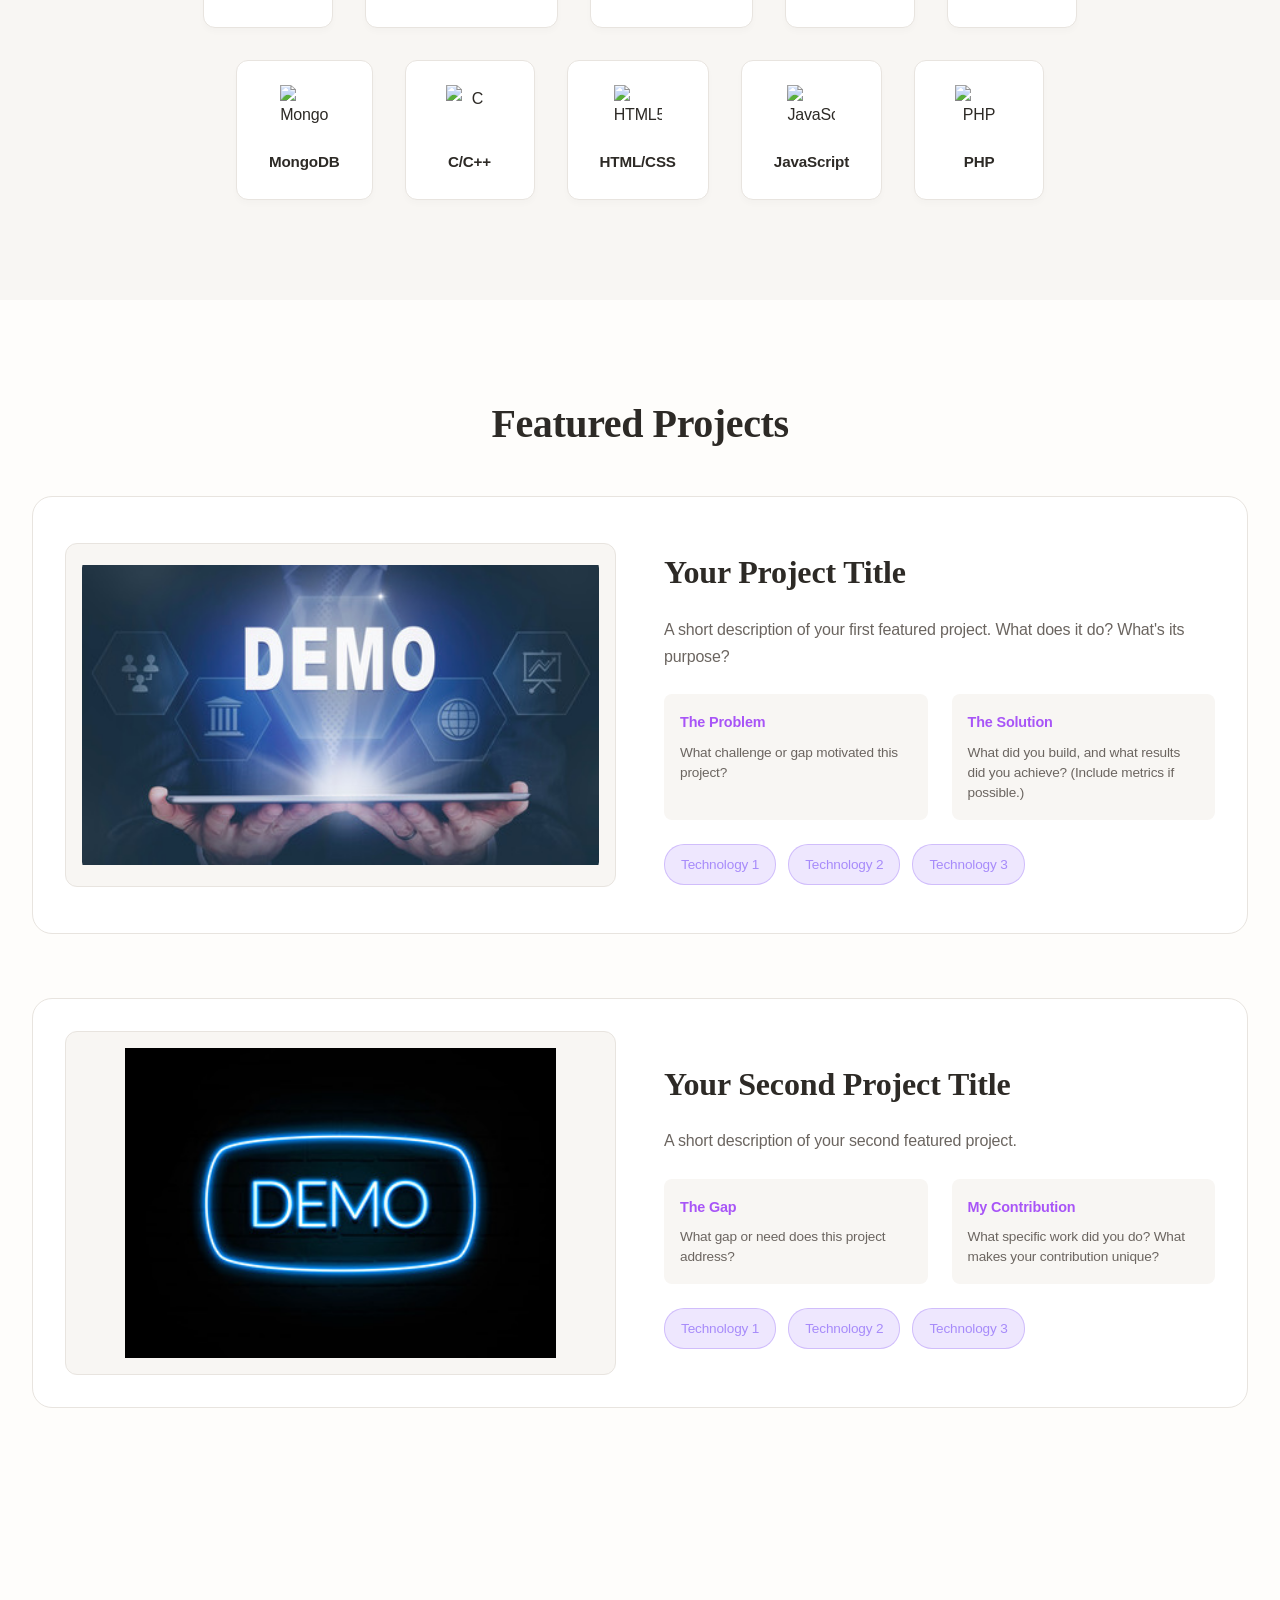
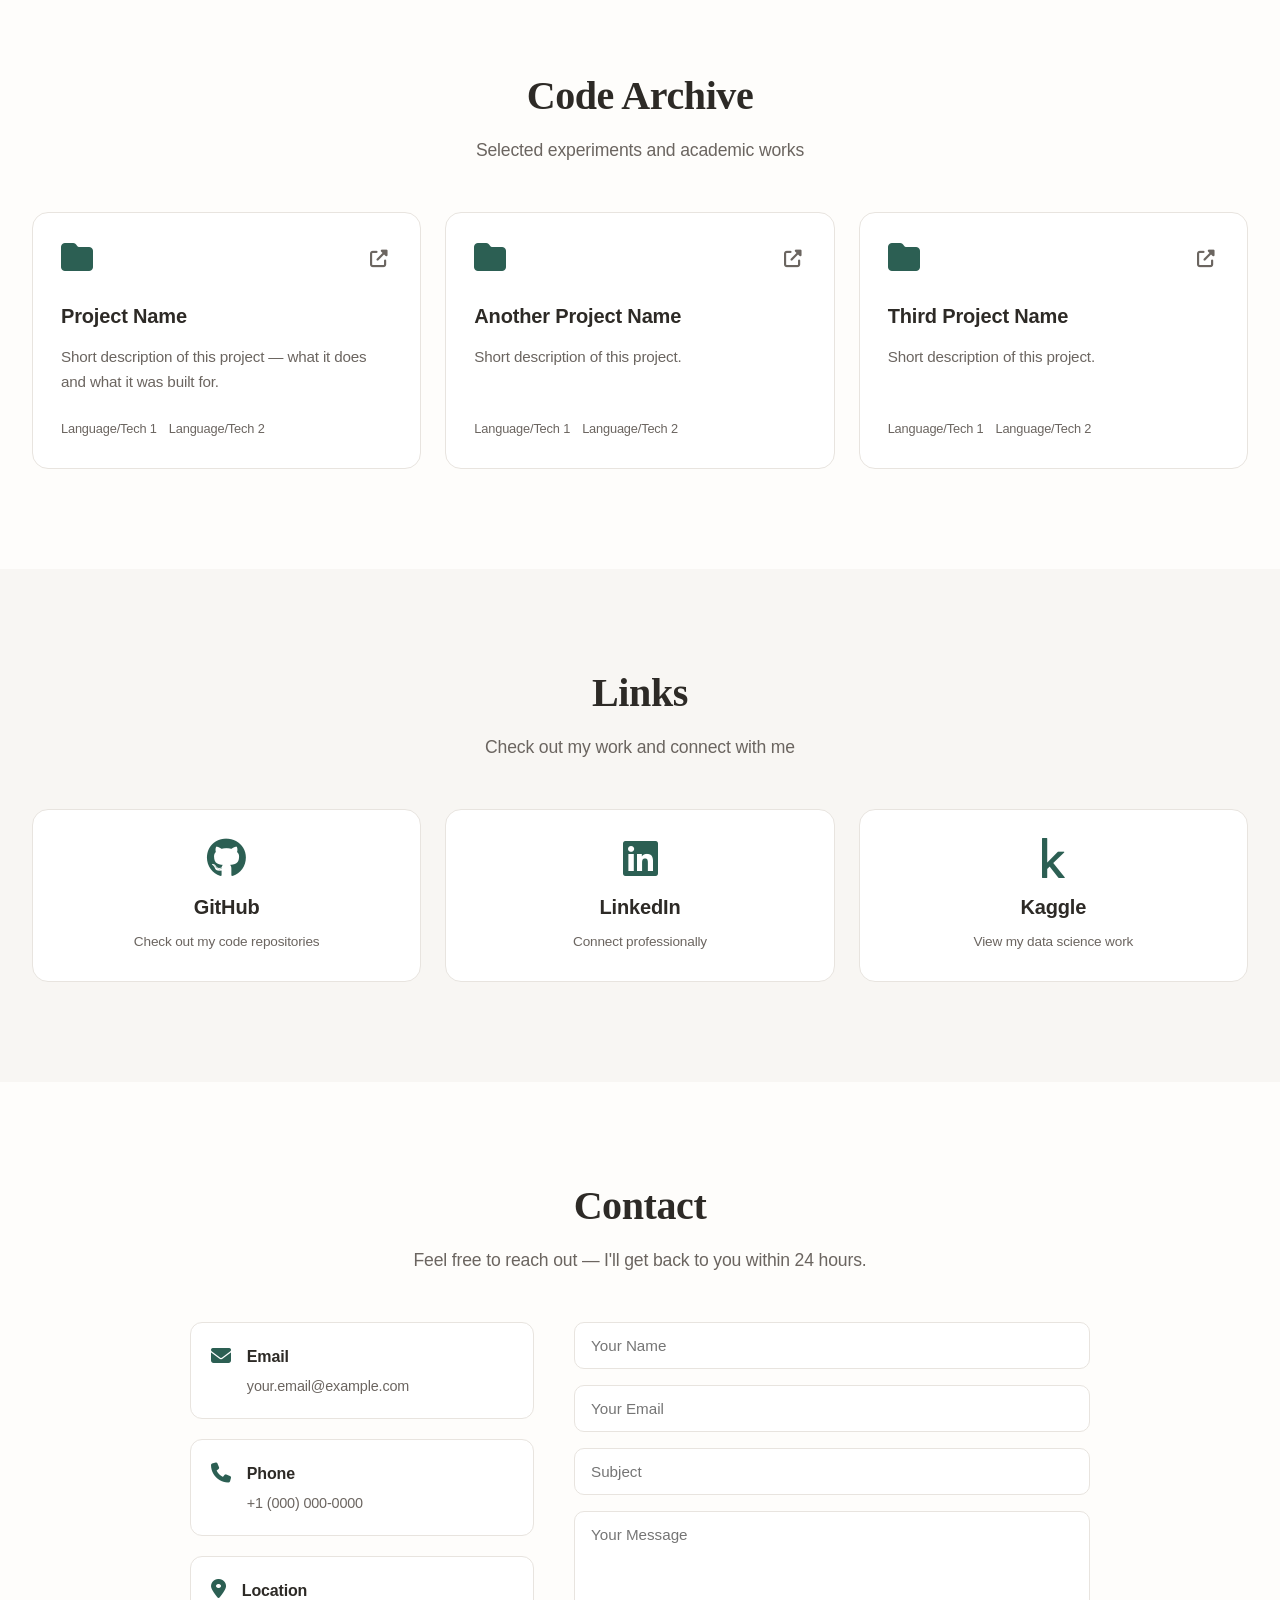
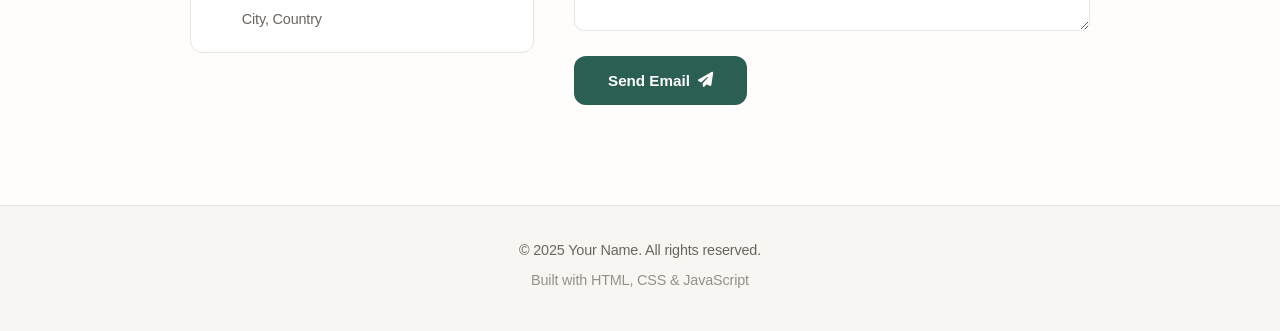
==== commit f0d2e9c6: "Fix particles effect to display across entire page and fix broken project images Co-authored-by: dew" ====
--- a/index.html
+++ b/index.html
@@ -220,7 +220,7 @@
                 <div class="project-preview">
                     <!-- TEMPLATE: Replace with your project's image file or URL.
                          Ideal size: ~600×400px. Use a diagram, screenshot, or mockup. -->
-                    <img src="project1_image.png" alt="Project 1 Screenshot" class="project-image">
+                    <img src="demo.jpg" alt="Project 1 Screenshot" class="project-image">
                 </div>
                 <div class="project-details">
                     <!-- TEMPLATE: Replace with your project title -->
@@ -254,7 +254,7 @@
             <div class="project-showcase">
                 <div class="project-preview">
                     <!-- TEMPLATE: Replace with your second project's image -->
-                    <img src="project2_image.png" alt="Project 2 Screenshot" class="project-image">
+                    <img src="demoo.jpg" alt="Project 2 Screenshot" class="project-image">
                 </div>
                 <div class="project-details">
                     <!-- TEMPLATE: Replace with your second project title -->
--- a/style.css
+++ b/style.css
@@ -234,14 +234,15 @@
     border-radius: 2px;
 }
 
-/* FIX: particles z-index lowered from 999 to 0 so it never blocks clicks */
+/* FIX: particles z-index set to 1 so it displays over all sections across the page.
+   pointer-events: none ensures it never blocks clicks. */
 #particles-js {
     position: fixed;
     width: 100%;
     height: 100%;
     top: 0;
     left: 0;
-    z-index: 0;
+    z-index: 1;
     background-color: transparent;
     pointer-events: none;
 }
